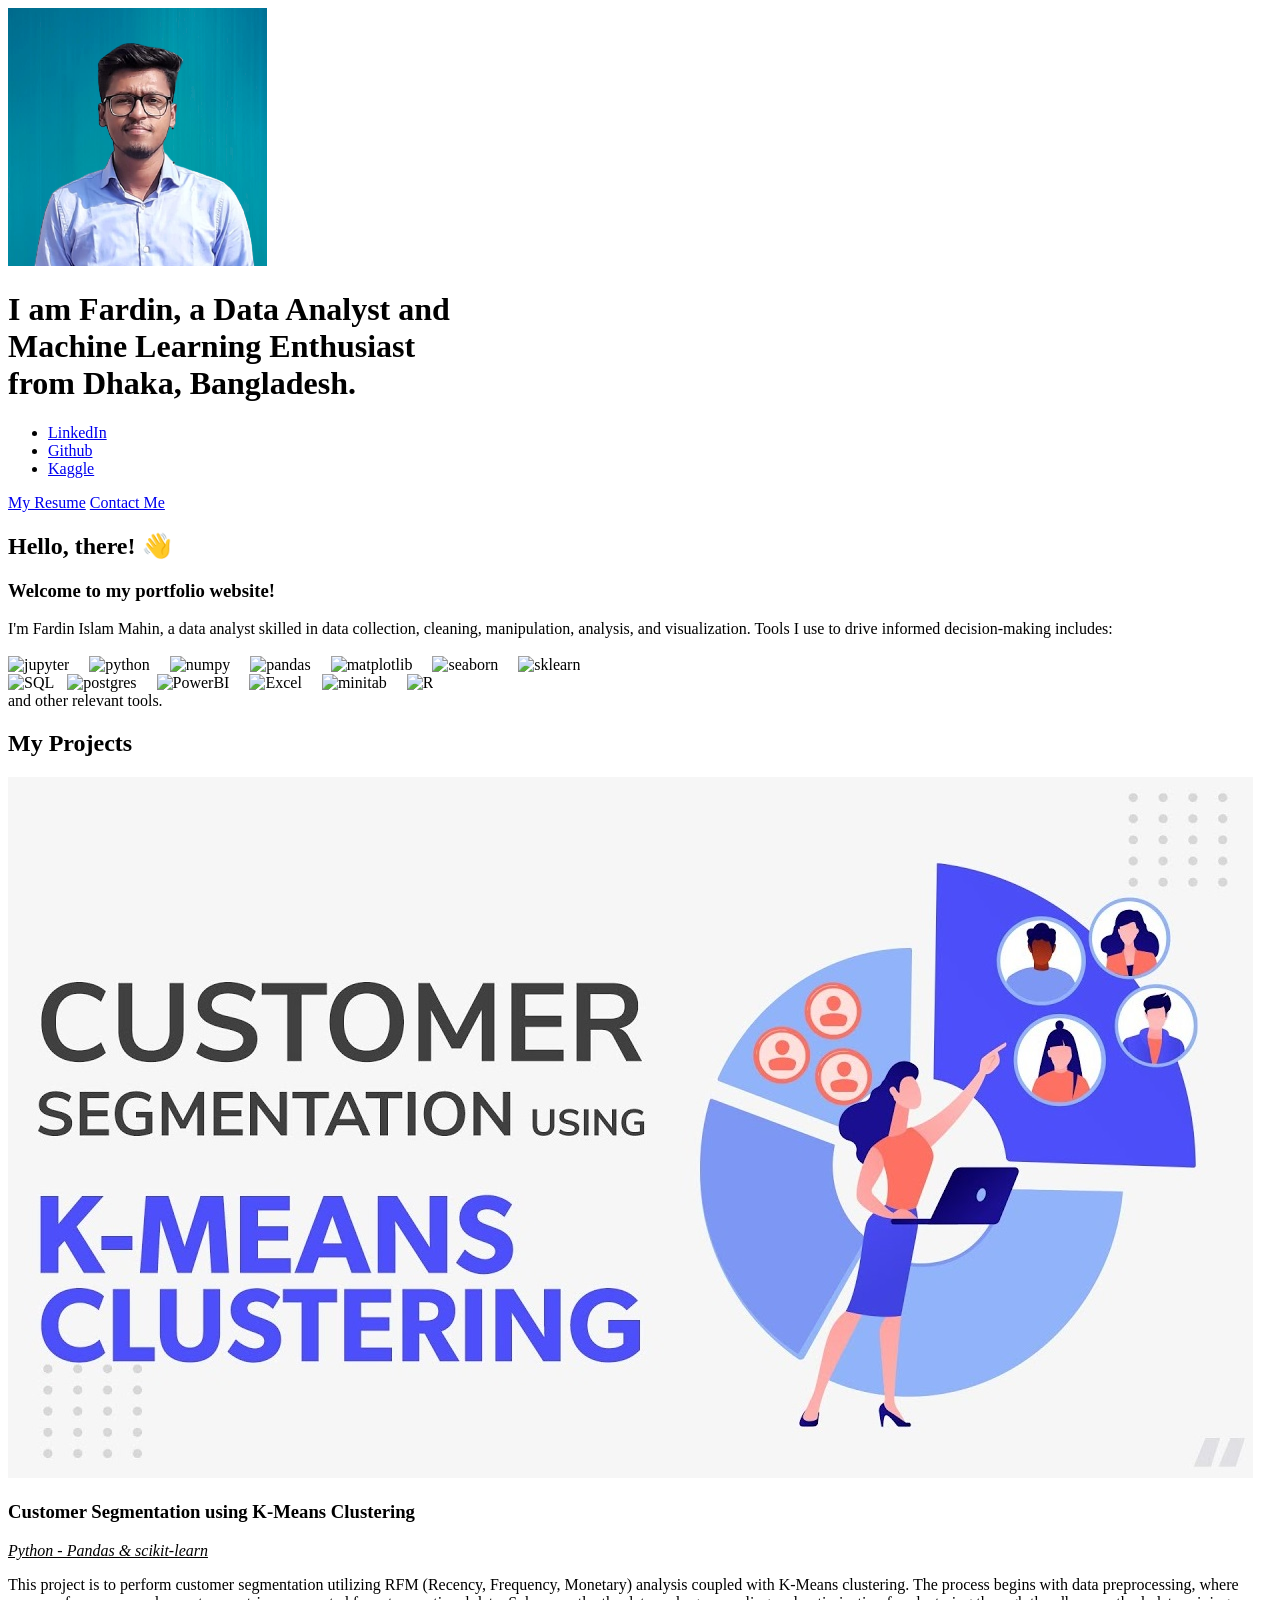
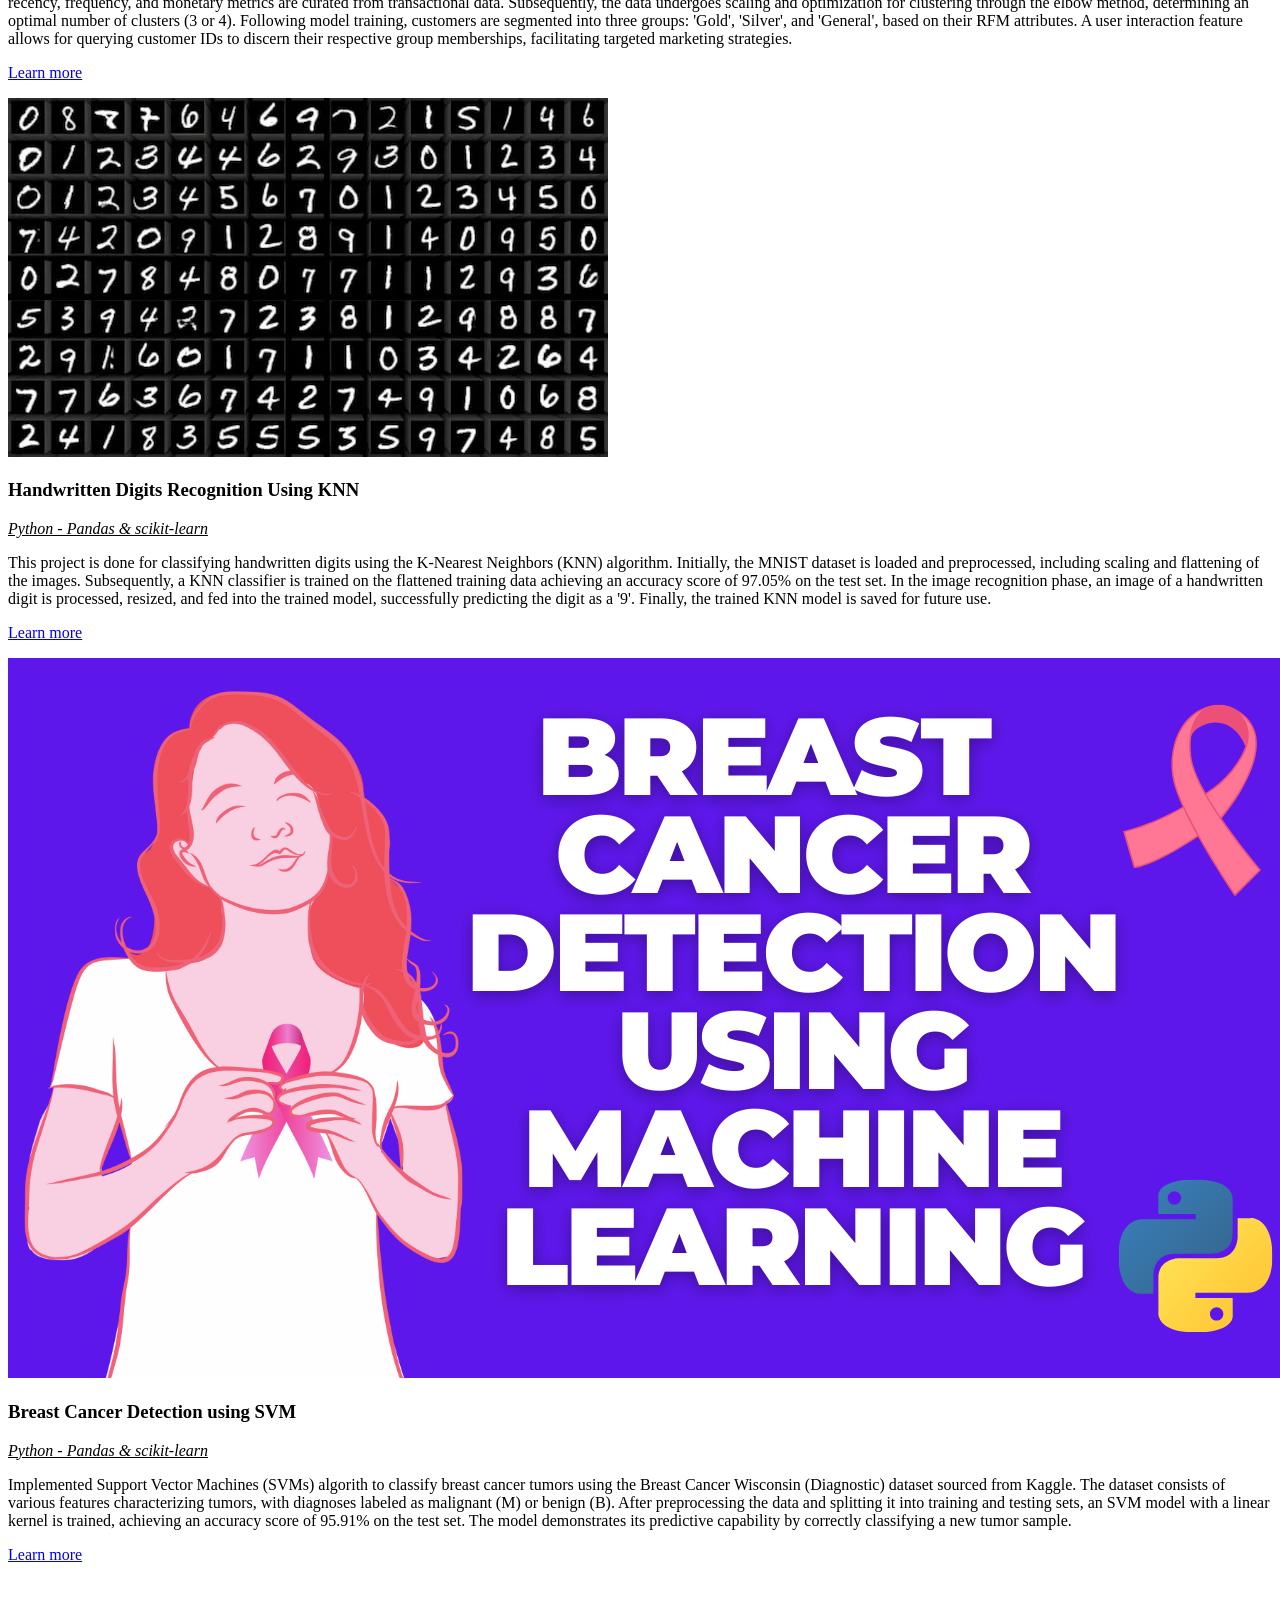
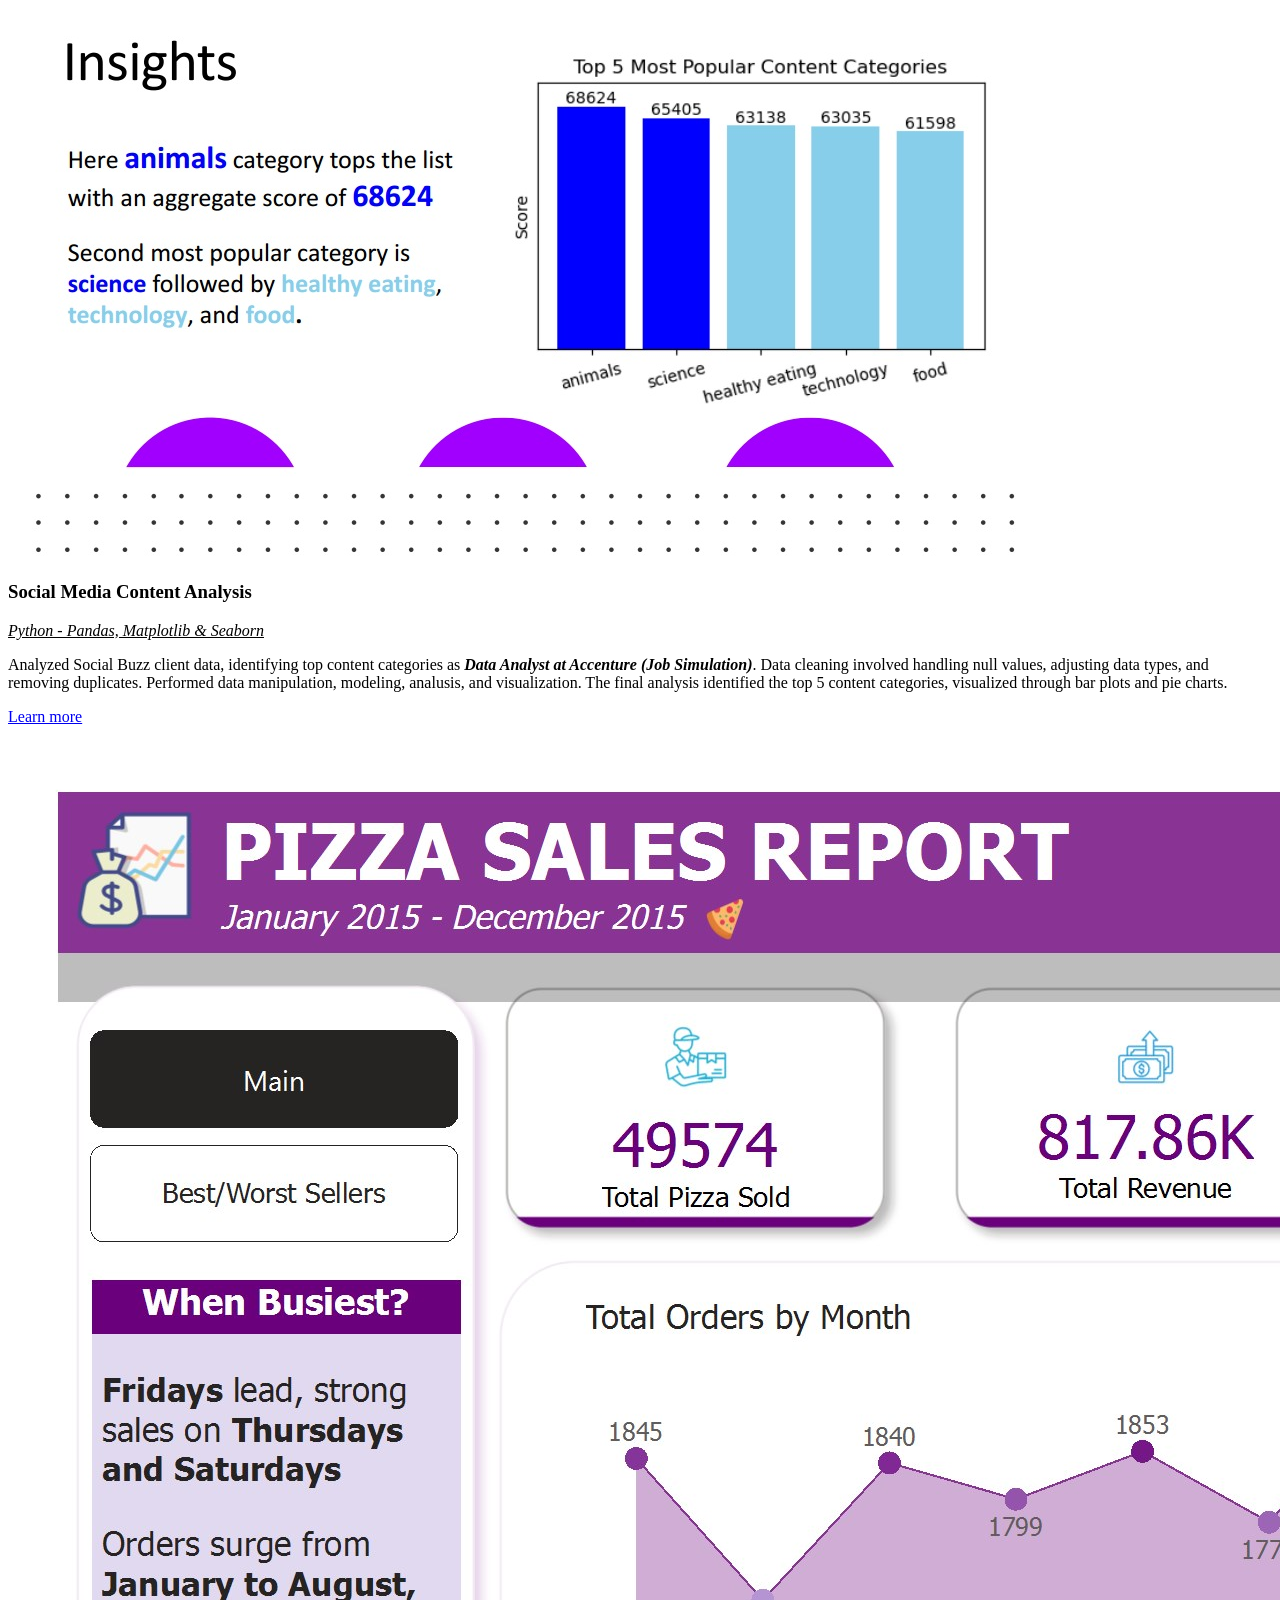
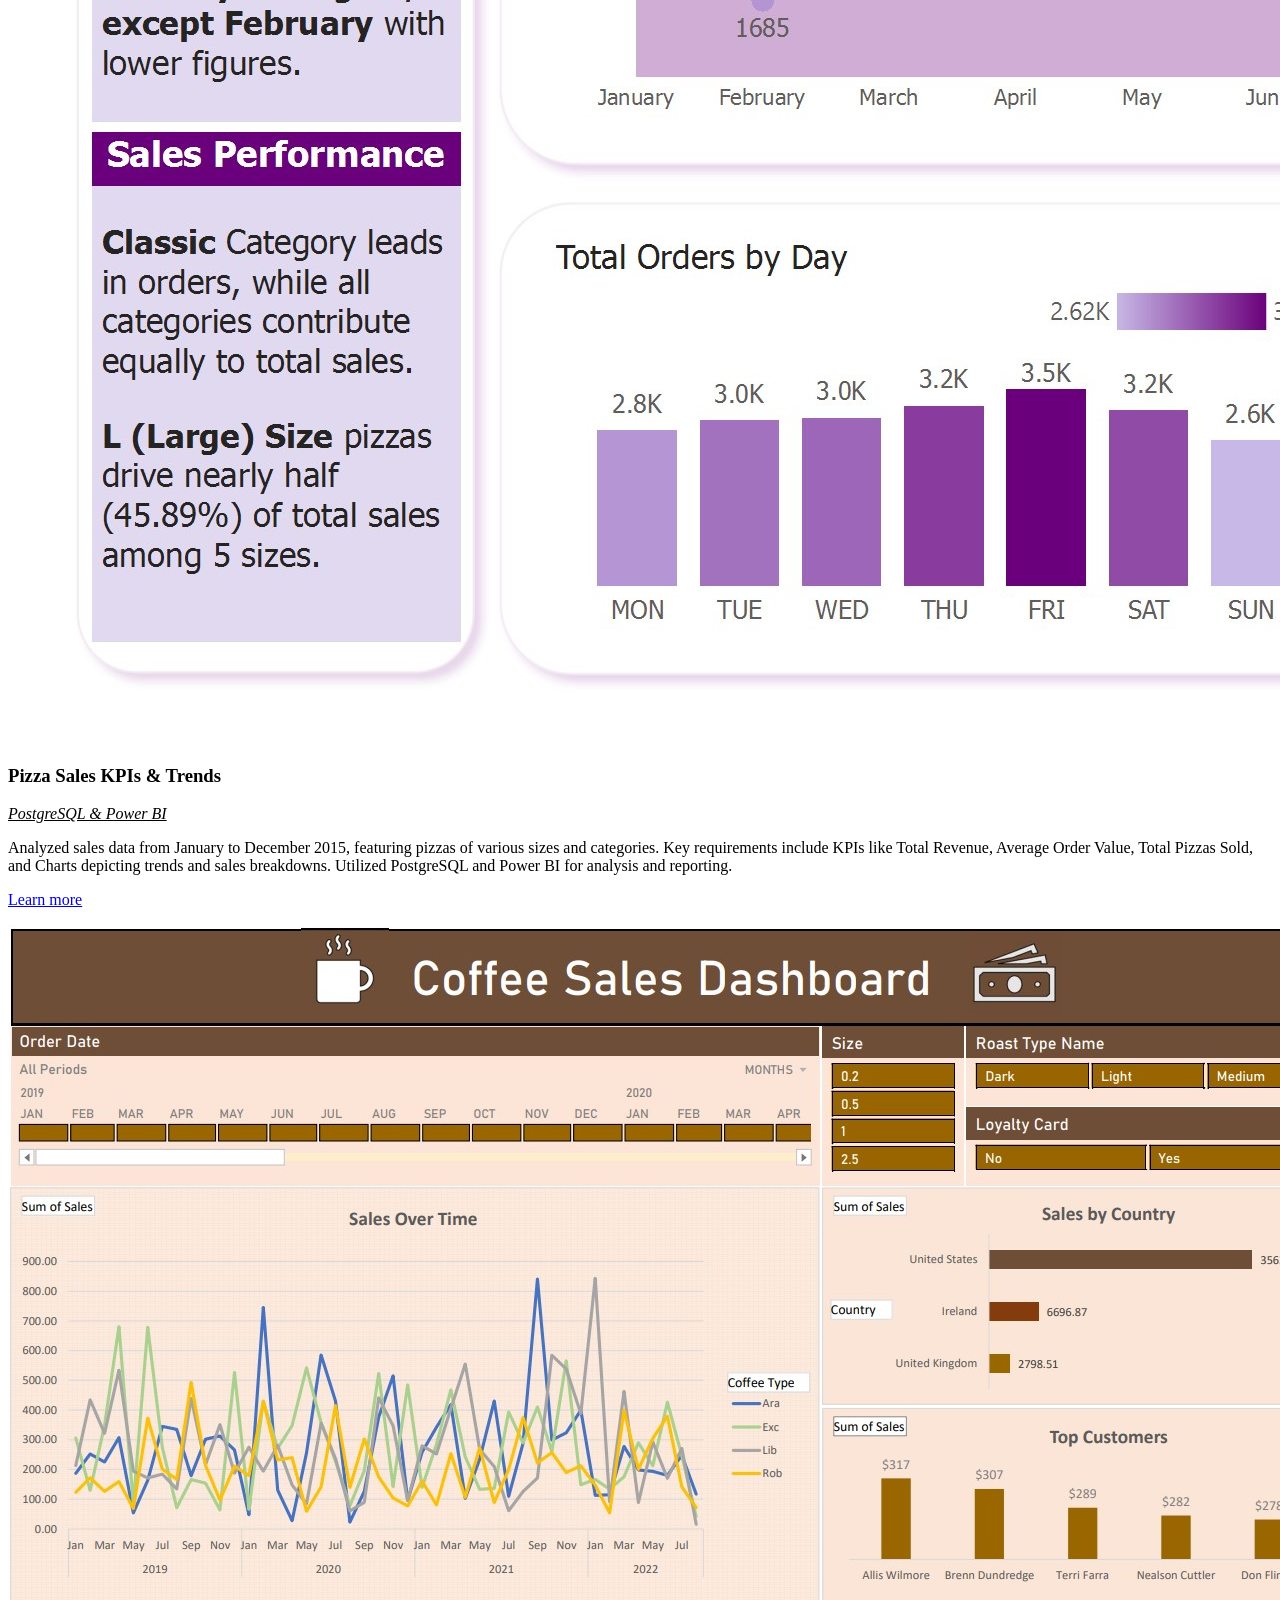
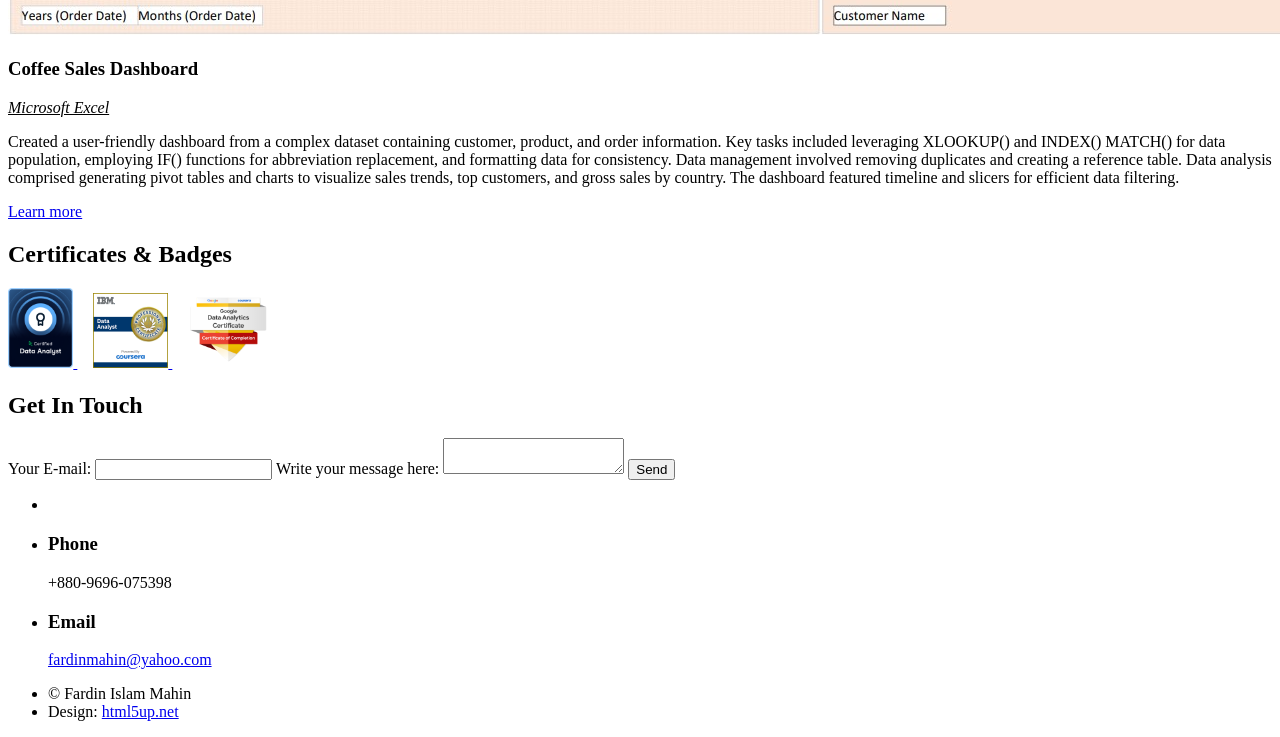
==== index.html @ 9aa083cc "Update index.html" ====
<!DOCTYPE HTML>

<html>
	<head>
		<title>Fardin's Portfolio</title>
		<meta charset="utf-8" />
		<meta name="viewport" content="width=device-width, initial-scale=1, user-scalable=no" />
		<link rel="stylesheet" href="assets/css/main.css" />
	
		<link rel="icon" type="image/x-icon" href="favicon_bar.ico" />
	</head>
	<body class="is-preload">

		<!-- Header -->
			<header id="header">
				<div class="inner">
					<a href="#" class="image avatar"><img src="images/avatar.jpg" alt="" /></a>
					<h1><strong>I am Fardin</strong>, a Data Analyst and<br/>Machine Learning Enthusiast<br/>
					from Dhaka, Bangladesh.</h1>
				</div>
				<p>
					<ul class="icons">
						<li><a href="https://www.linkedin.com/in/fardin-islam-mahin/" class="icon brands fa-linkedin"><span class="label">LinkedIn</span></a></li>
						<li><a href="https://github.com/fardiiin" class="icon brands fa-github"><span class="label">Github</span></a></li>
						<li><a href="https://www.kaggle.com/fardinmahin" class="icon brands fa-kaggle"><span class="label">Kaggle</span></a></li>
					</ul>
				</p>
				<p>
					<a href="https://www.overleaf.com/read/scmyfkswdjpd#27a4f5" class="button primary small">My Resume</a>
					<a href="#three" class="button primary small">Contact Me</a>
				</p>
			</header>

		<!-- Main -->
			<div id="main">

				<!-- One -->
					<section id="one">
						<header class="major">
							<h2>Hello, there! 👋</h2>
							<h3>Welcome to my portfolio website!</h3>
						</header>
						<p>I'm Fardin Islam Mahin, a data analyst skilled in data collection, cleaning, manipulation, analysis, and visualization.
							Tools I use to drive informed decision-making includes: <br><br>
								<img src="https://upload.wikimedia.org/wikipedia/commons/3/38/Jupyter_logo.svg" height="25" alt="jupyter"  />
								<img width="12" />
								<img src="https://upload.wikimedia.org/wikipedia/commons/c/c3/Python-logo-notext.svg" height="25" alt="python"  />
								<img width="12" /> 
								<img src="https://numpy.org/images/logo.svg" height="25" alt="numpy"  />
								<img width="12" />
								<img src="https://pandas.pydata.org/static/img/pandas_mark.svg" height="25" alt="pandas"  />
								<img width="12" />
								<img src="https://upload.wikimedia.org/wikipedia/commons/8/84/Matplotlib_icon.svg" height="25" alt="matplotlib"  />
								<img width="12" />
								<img src="https://seaborn.pydata.org/_images/logo-mark-lightbg.svg" height="25" alt="seaborn"  />
								<img width="12" />
								<img src="https://scikit-learn.org/stable/_images/scikit-learn-logo-notext.png" height="25" alt="sklearn"  /> <br>
								<img src="https://upload.wikimedia.org/wikipedia/commons/8/87/Sql_data_base_with_logo.png" height="25" alt="SQL"  />
								<img width="5" />
								<img src="https://upload.wikimedia.org/wikipedia/commons/2/29/Postgresql_elephant.svg" height="25" alt="postgres"  />
								<img width="12" /> 
								<img src="https://upload.wikimedia.org/wikipedia/commons/c/cf/New_Power_BI_Logo.svg" height="25" alt="PowerBI"  />
								<img width="12" />
								<img src="https://github.com/fardiiin/fardiiin.github.io/blob/main/images/excel.png" height="25" alt="Excel"  />
								<img width="12" />
								<img src="https://upload.wikimedia.org/wikipedia/commons/thumb/d/d2/Minitab_Logo.svg/135px-Minitab_Logo.svg.png" height="25" alt="minitab"  />
								<img width="12" />
								<img src="https://upload.wikimedia.org/wikipedia/commons/thumb/1/1b/R_logo.svg/1086px-R_logo.svg.png?20240131042527" height="22" alt="R"  />
								<img width="12" /> <br>
							and other relevant tools.
						</p>
						<!-- <ul class="actions">
							<li><a href="https://www.overleaf.com/read/scmyfkswdjpd#27a4f5" class="button">My Resume</a></li>
							<li><a href="#three" class="button">Contact Me</a></li> -->
					</section>

				<!-- Two -->
					<section id="two">
						<h2>My Projects</h2>
						<div class="row">

							<article class="col-6 col-12-xsmall work-item">
								<a href="images/fulls/05.jpg" class="image fit thumb"><img src="images/thumbs/05.jpg" alt="" /></a>
								<h3><strong></strong>Customer Segmentation using K-Means Clustering</strong></h3>
								<p><u><i>Python - Pandas & scikit-learn</i></u></p>
								<p>This project is to perform customer segmentation utilizing RFM (Recency, Frequency, Monetary) analysis coupled with K-Means clustering. The process begins 
									with data preprocessing, where recency, frequency, and monetary metrics are curated from transactional data. Subsequently, the data undergoes 
									scaling and optimization for clustering through the elbow method, determining an optimal number of clusters (3 or 4). Following model training, 
									customers are segmented into three groups: 'Gold', 'Silver', and 'General', based on their RFM attributes. A user interaction feature allows for 
									querying customer IDs to discern their respective group memberships, facilitating targeted marketing strategies.</p>
								<p><a href="https://github.com/fardiiin/ostad-ds-32/tree/main/Customer_Segmentation_RFM_using_K_Mean_Clustering" alt="kmeans_customer_seg">Learn more</a></p>
							</article>
							
							<article class="col-6 col-12-xsmall work-item">
								<a href="images/fulls/04.jpg" class="image fit thumb"><img src="images/thumbs/04.jpg" alt="" /></a>
								<h3><strong></strong>Handwritten Digits Recognition Using KNN</strong></h3>
								<p><u><i>Python - Pandas & scikit-learn</i></u></p>
								<p>This project is done for classifying handwritten digits using the K-Nearest Neighbors (KNN) algorithm. Initially, the MNIST dataset is loaded and preprocessed, 
									including scaling and flattening of the images. Subsequently, a KNN classifier is trained on the flattened training data achieving an accuracy score of 
									97.05% on the test set. In the image recognition phase, an image of a handwritten digit is processed, resized, and fed into the trained model, successfully
									predicting the digit as a '9'. Finally, the trained KNN model is saved for future use.</p>
								<p><a href="https://github.com/fardiiin/ostad-ds-32/tree/main/Digits_recognition_knn" alt="knn_digit_rec">Learn more</a></p>
							</article>
							
							<article class="col-6 col-12-xsmall work-item">
								<a href="images/fulls/03.png" class="image fit thumb"><img src="images/thumbs/03.png" alt="" /></a>
								<h3><strong></strong>Breast Cancer Detection using SVM</strong></h3>
								<p><u><i>Python - Pandas & scikit-learn</i></u></p>
								<p>Implemented Support Vector Machines (SVMs) algorith to classify breast cancer tumors using 
									the Breast Cancer Wisconsin (Diagnostic) dataset sourced from Kaggle. The dataset consists of various features characterizing tumors, 
									with diagnoses labeled as malignant (M) or benign (B). After preprocessing the data and splitting it into training and testing sets, an 
									SVM model with a linear kernel is trained, achieving an accuracy score of 95.91% on the test set. The model demonstrates its predictive 
									capability by correctly classifying a new tumor sample.</p>
								<p><a href="https://github.com/fardiiin/ostad-ds-32/blob/main/svm_breast_cancer_prediction/svm_breast_cancer_prediction.ipynb" alt="svm_breast_cancer">Learn more</a></p>
							</article>
							
							<article class="col-6 col-12-xsmall work-item">
								<a href="images/fulls/01.jpg" class="image fit thumb"><img src="images/thumbs/01.jpg" alt="" /></a>
								<h3><strong></strong>Social Media Content Analysis</strong></h3>
								<p><u><i>Python - Pandas, Matplotlib & Seaborn</i></u></p>
								<p>Analyzed Social Buzz client data, identifying top content categories as <b><i>Data Analyst at Accenture (Job Simulation)</i></b>. 
									Data cleaning involved handling null values, adjusting data types, and removing duplicates. 
									Performed data manipulation, modeling, analusis, and visualization. 
									The final analysis identified the top 5 content categories, visualized through bar plots and 
									pie charts.</p>
								<p><a href="https://github.com/fardiiin/accenture-social-buzz/" alt="accenture">Learn more</a></p>
							</article>

							<article class="col-6 col-12-xsmall work-item">
								<a href="images/fulls/02.jpg" class="image fit thumb"><img src="images/thumbs/02.jpg" alt="" /></a>
								<h3><strong>Pizza Sales KPIs & Trends</strong></h3>
								<p><u><i>PostgreSQL & Power BI</i></u></p>
								<p>Analyzed sales data from January to December 2015, featuring pizzas of various sizes and categories. 
									Key requirements include KPIs like Total Revenue, Average Order Value, Total Pizzas Sold, and 
									Charts depicting trends and sales breakdowns. Utilized PostgreSQL and Power BI for analysis and reporting.</p>
								<p><a href="https://github.com/fardiiin/Pizza-Sales-KPIs-Trends-and-Insights" alt="Pizza-PowerBI">Learn more</a></p>
							</article>

							<article class="col-6 col-12-xsmall work-item">
								<a href="images/fulls/0.jpg" class="image fit thumb"><img src="images/thumbs/0.jpg" alt="" /></a>
								<h3><strong></strong>Coffee Sales Dashboard</strong></h3>
								<p><u><i>Microsoft Excel</i></u></p>
								<p>Created a user-friendly dashboard from a complex dataset containing customer, product, and order information. Key tasks included 
									leveraging XLOOKUP() and INDEX() MATCH() for data population, employing IF() functions for abbreviation replacement, and 
									formatting data for consistency. Data management involved removing duplicates and creating a reference table. Data analysis 
									comprised generating pivot tables and charts to visualize sales trends, top customers, and gross 
									sales by country. The dashboard featured timeline and slicers for efficient data filtering.</p>
								<p><a href="https://github.com/fardiiin/Coffee-Sales-Excel" alt="cofee_sales_excel">Learn more</a></p>
							</article>
						</div>
						<!--
						<ul class="actions">
							<li><a href="#" class="button">Full Portfolio</a></li>
						</ul> -->
					</section>

					<section id="two.1">
						<h2>Certificates & Badges</h2>
							<a href="https://www.datacamp.com/certificate/DA0026322188772">
							<img src="images/badges/DA_Badge_with_outline.png" alt="datacamp" style="height: 80px;" />
							</a>
							<img width="12" /> 
							<a href="https://www.credly.com/badges/72d4d0ea-7f81-4b77-afaf-230e9be0acf6/public_url">
							<img src="images/badges/ibm-data-analyst-professional-certificate.png" alt="ibm" style="height: 75px;" />
							</a>
							<img width="12" /> 
							<a href="https://www.credly.com/badges/44e04091-5e87-43d4-b211-81f739883a97/public_url">
							<img src="images/badges/google-data-analytics-professional-certificate.2.png" alt="ggl" style="height: 80px;" />
							</a>
					</section>

				<!-- Three -->
					<section id="three">
						<h2>Get In Touch</h2>
						<!-- <p>Accumsan pellentesque commodo blandit enim arcu non at amet id arcu magna. Accumsan orci faucibus id eu lorem semper nunc nisi lorem vulputate lorem neque lorem ipsum dolor.</p> -->
						<div class="row">
							<div class="col-8 col-12-small">
								
								<!-- modify this form HTML and place wherever you want your form -->
								<form
								action="https://formspree.io/f/xpzvyjlj"
								method="POST"
								>
								<label>
									Your E-mail:
									<input type="email" name="email">
								</label>
								<label>
									Write your message here:
									<textarea name="message"></textarea>
								</label>
								<!-- your other form fields go here -->
								<button type="submit" class="button small">Send</button>
								</form>

							</div>
							<div class="col-4 col-12-small">
								<ul class="labeled-icons">
									<li>

									</li>
									<li>
										<h3 class="icon solid fa-mobile-alt"><span class="label">Phone</span></h3>
										+880-9696-075398
									</li>
									<li>
										<h3 class="icon solid fa-envelope"><span class="label">Email</span></h3>
										<a href="mailto:fardinmahin@yahoo.com">fardinmahin@yahoo.com</a>
									</li>
								</ul>
							</div>
						</div>
					</section>

				<!-- Four -->

		<!-- Footer -->
			<footer id="footer">
				<div class="inner">
					<!-- <ul class="icons">
						<li><a href="https://www.linkedin.com/in/fardin-islam-mahin/" class="icon brands fa-linkedin"><span class="label">LinkedIn</span></a></li>
						<li><a href="https://github.com/fardiiin" class="icon brands fa-github"><span class="label">Github</span></a></li>
						<li><a href="https://www.kaggle.com/fardinmahin" class="icon brands fa-kaggle"><span class="label">Kaggle</span></a></li>
					</ul> -->
					<ul class="copyright">
						<li>&copy; Fardin Islam Mahin</li><li>Design: <a href="http://html5up.net">html5up.net</a></li>
					</ul>
				</div>
			</footer>

		<!-- Scripts -->
			<script src="assets/js/jquery.min.js"></script>
			<script src="assets/js/jquery.poptrox.min.js"></script>
			<script src="assets/js/browser.min.js"></script>
			<script src="assets/js/breakpoints.min.js"></script>
			<script src="assets/js/util.js"></script>
			<script src="assets/js/main.js"></script>

	</body>
</html>
---- assets/css/main.css ----
@import url("fontawesome-all.min.css");
@import url("https://fonts.googleapis.com/css?family=Source+Sans+Pro:400,400italic");

/*
	Strata by HTML5 UP
	html5up.net | @ajlkn
	Free for personal and commercial use under the CCA 3.0 license (html5up.net/license)
*/

html, body, div, span, applet, object,
iframe, h1, h2, h3, h4, h5, h6, p, blockquote,
pre, a, abbr, acronym, address, big, cite,
code, del, dfn, em, img, ins, kbd, q, s, samp,
small, strike, strong, sub, sup, tt, var, b,
u, i, center, dl, dt, dd, ol, ul, li, fieldset,
form, label, legend, table, caption, tbody,
tfoot, thead, tr, th, td, article, aside,
canvas, details, embed, figure, figcaption,
footer, header, hgroup, menu, nav, output, ruby,
section, summary, time, mark, audio, video {
	margin: 0;
	padding: 0;
	border: 0;
	font-size: 100%;
	font: inherit;
	vertical-align: baseline;}

article, aside, details, figcaption, figure,
footer, header, hgroup, menu, nav, section {
	display: block;}

body {
	line-height: 1;
}

ol, ul {
	list-style: none;
}

blockquote, q {
	quotes: none;
}

	blockquote:before, blockquote:after, q:before, q:after {
		content: '';
		content: none;
	}

table {
	border-collapse: collapse;
	border-spacing: 0;
}

body {
	-webkit-text-size-adjust: none;
}

mark {
	background-color: transparent;
	color: inherit;
}

input::-moz-focus-inner {
	border: 0;
	padding: 0;
}

input, select, textarea {
	-moz-appearance: none;
	-webkit-appearance: none;
	-ms-appearance: none;
	appearance: none;
}

/* Basic */

	html {
		box-sizing: border-box;
	}

	*, *:before, *:after {
		box-sizing: inherit;
	}

	body {
		background: #fff;
	}

		body.is-preload *, body.is-preload *:before, body.is-preload *:after {
			-moz-animation: none !important;
			-webkit-animation: none !important;
			-ms-animation: none !important;
			animation: none !important;
			-moz-transition: none !important;
			-webkit-transition: none !important;
			-ms-transition: none !important;
			transition: none !important;
		}

	body, input, select, textarea {
		color: #a2a2a2;
		font-family: "Source Sans Pro", Helvetica, sans-serif;
		font-size: 16pt;
		font-weight: 400;
		line-height: 1.75em;
	}

	a {
		-moz-transition: color 0.2s ease-in-out, border-color 0.2s ease-in-out;
		-webkit-transition: color 0.2s ease-in-out, border-color 0.2s ease-in-out;
		-ms-transition: color 0.2s ease-in-out, border-color 0.2s ease-in-out;
		transition: color 0.2s ease-in-out, border-color 0.2s ease-in-out;
		border-bottom: dotted 1px;
		color: #49bf9d;
		text-decoration: none;
	}

		a:hover {
			border-bottom-color: transparent;
			color: #49bf9d !important;
			text-decoration: none;
		}

	strong, b {
		color: #787878;
		font-weight: 400;
	}

	em, i {
		font-style: italic;
	}

	p {
		margin: 0 0 2em 0;
	}

	h1, h2, h3, h4, h5, h6 {
		color: #787878;
		font-weight: 400;
		line-height: 1em;
		margin: 0 0 1em 0;
	}

		h1 a, h2 a, h3 a, h4 a, h5 a, h6 a {
			color: inherit;
			text-decoration: none;
		}

	h1 {
		font-size: 2em;
		line-height: 1.5em;
	}

	h2 {
		font-size: 1.5em;
		line-height: 1.5em;
	}

	h3 {
		font-size: 1.25em;
		line-height: 1.5em;
	}

	h4 {
		font-size: 1.1em;
		line-height: 1.5em;
	}

	h5 {
		font-size: 0.9em;
		line-height: 1.5em;
	}

	h6 {
		font-size: 0.7em;
		line-height: 1.5em;
	}

	sub {
		font-size: 0.8em;
		position: relative;
		top: 0.5em;
	}

	sup {
		font-size: 0.8em;
		position: relative;
		top: -0.5em;
	}

	hr {
		border: 0;
		border-bottom: solid 2px #efefef;
		margin: 2em 0;
	}

		hr.major {
			margin: 3em 0;
		}

	blockquote {
		border-left: solid 6px #efefef;
		font-style: italic;
		margin: 0 0 2em 0;
		padding: 0.5em 0 0.5em 1.5em;
	}

	code {
		background: #f7f7f7;
		border-radius: 0.35em;
		border: solid 2px #efefef;
		font-family: "Courier New", monospace;
		font-size: 0.9em;
		margin: 0 0.25em;
		padding: 0.25em 0.65em;
	}

	pre {
		-webkit-overflow-scrolling: touch;
		font-family: "Courier New", monospace;
		font-size: 0.9em;
		margin: 0 0 2em 0;
	}

		pre code {
			display: block;
			line-height: 1.75em;
			padding: 1em 1.5em;
			overflow-x: auto;
		}

	.align-left {
		text-align: left;
	}

	.align-center {
		text-align: center;
	}

	.align-right {
		text-align: right;
	}

/* Container */

	.container {
		margin: 0 auto;
		max-width: calc(100% - 4em);
		width: 100%;
	}

		.container.xsmall {
			width: 25%;
		}

		.container.small {
			width: 50%;
		}

		.container.medium {
			width: 75%;
		}

		.container.large {
			width: 125%;
		}

		.container.xlarge {
			width: 150%;
		}

		.container.max {
			width: 100%;
		}

		@media screen and (max-width: 980px) {

			.container {
				width: 100% !important;
				max-width: 100% !important;
			}

		}

		@media screen and (max-width: 480px) {

			.container {
				max-width: calc(100% - 3em);
			}

		}

/* Row */

	.row {
		display: flex;
		flex-wrap: wrap;
		box-sizing: border-box;
		align-items: stretch;
	}

		.row > * {
			box-sizing: border-box;
		}

		.row.gtr-uniform > * > :last-child {
			margin-bottom: 0;
		}

		.row.aln-left {
			justify-content: flex-start;
		}

		.row.aln-center {
			justify-content: center;
		}

		.row.aln-right {
			justify-content: flex-end;
		}

		.row.aln-top {
			align-items: flex-start;
		}

		.row.aln-middle {
			align-items: center;
		}

		.row.aln-bottom {
			align-items: flex-end;
		}

		.row > .imp {
			order: -1;
		}

		.row > .col-1 {
			width: 8.33333%;
		}

		.row > .off-1 {
			margin-left: 8.33333%;
		}

		.row > .col-2 {
			width: 16.66667%;
		}

		.row > .off-2 {
			margin-left: 16.66667%;
		}

		.row > .col-3 {
			width: 25%;
		}

		.row > .off-3 {
			margin-left: 25%;
		}

		.row > .col-4 {
			width: 33.33333%;
		}

		.row > .off-4 {
			margin-left: 33.33333%;
		}

		.row > .col-5 {
			width: 41.66667%;
		}

		.row > .off-5 {
			margin-left: 41.66667%;
		}

		.row > .col-6 {
			width: 50%;
		}

		.row > .off-6 {
			margin-left: 50%;
		}

		.row > .col-7 {
			width: 58.33333%;
		}

		.row > .off-7 {
			margin-left: 58.33333%;
		}

		.row > .col-8 {
			width: 66.66667%;
		}

		.row > .off-8 {
			margin-left: 66.66667%;
		}

		.row > .col-9 {
			width: 75%;
		}

		.row > .off-9 {
			margin-left: 75%;
		}

		.row > .col-10 {
			width: 83.33333%;
		}

		.row > .off-10 {
			margin-left: 83.33333%;
		}

		.row > .col-11 {
			width: 91.66667%;
		}

		.row > .off-11 {
			margin-left: 91.66667%;
		}

		.row > .col-12 {
			width: 100%;
		}

		.row > .off-12 {
			margin-left: 100%;
		}

		.row.gtr-0 {
			margin-top: 0;
			margin-left: 0em;
		}

			.row.gtr-0 > * {
				padding: 0 0 0 0em;
			}

			.row.gtr-0.gtr-uniform {
				margin-top: 0em;
			}

				.row.gtr-0.gtr-uniform > * {
					padding-top: 0em;
				}

		.row.gtr-25 {
			margin-top: 0;
			margin-left: -0.625em;
		}

			.row.gtr-25 > * {
				padding: 0 0 0 0.625em;
			}

			.row.gtr-25.gtr-uniform {
				margin-top: -0.625em;
			}

				.row.gtr-25.gtr-uniform > * {
					padding-top: 0.625em;
				}

		.row.gtr-50 {
			margin-top: 0;
			margin-left: -1.25em;
		}

			.row.gtr-50 > * {
				padding: 0 0 0 1.25em;
			}

			.row.gtr-50.gtr-uniform {
				margin-top: -1.25em;
			}

				.row.gtr-50.gtr-uniform > * {
					padding-top: 1.25em;
				}

		.row {
			margin-top: 0;
			margin-left: -2.5em;
		}

			.row > * {
				padding: 0 0 0 2.5em;
			}

			.row.gtr-uniform {
				margin-top: -2.5em;
			}

				.row.gtr-uniform > * {
					padding-top: 2.5em;
				}

		.row.gtr-150 {
			margin-top: 0;
			margin-left: -3.75em;
		}

			.row.gtr-150 > * {
				padding: 0 0 0 3.75em;
			}

			.row.gtr-150.gtr-uniform {
				margin-top: -3.75em;
			}

				.row.gtr-150.gtr-uniform > * {
					padding-top: 3.75em;
				}

		.row.gtr-200 {
			margin-top: 0;
			margin-left: -5em;
		}

			.row.gtr-200 > * {
				padding: 0 0 0 5em;
			}

			.row.gtr-200.gtr-uniform {
				margin-top: -5em;
			}

				.row.gtr-200.gtr-uniform > * {
					padding-top: 5em;
				}

		@media screen and (max-width: 1800px) {

			.row {
				display: flex;
				flex-wrap: wrap;
				box-sizing: border-box;
				align-items: stretch;
			}

				.row > * {
					box-sizing: border-box;
				}

				.row.gtr-uniform > * > :last-child {
					margin-bottom: 0;
				}

				.row.aln-left {
					justify-content: flex-start;
				}

				.row.aln-center {
					justify-content: center;
				}

				.row.aln-right {
					justify-content: flex-end;
				}

				.row.aln-top {
					align-items: flex-start;
				}

				.row.aln-middle {
					align-items: center;
				}

				.row.aln-bottom {
					align-items: flex-end;
				}

				.row > .imp-xlarge {
					order: -1;
				}

				.row > .col-1-xlarge {
					width: 8.33333%;
				}

				.row > .off-1-xlarge {
					margin-left: 8.33333%;
				}

				.row > .col-2-xlarge {
					width: 16.66667%;
				}

				.row > .off-2-xlarge {
					margin-left: 16.66667%;
				}

				.row > .col-3-xlarge {
					width: 25%;
				}

				.row > .off-3-xlarge {
					margin-left: 25%;
				}

				.row > .col-4-xlarge {
					width: 33.33333%;
				}

				.row > .off-4-xlarge {
					margin-left: 33.33333%;
				}

				.row > .col-5-xlarge {
					width: 41.66667%;
				}

				.row > .off-5-xlarge {
					margin-left: 41.66667%;
				}

				.row > .col-6-xlarge {
					width: 50%;
				}

				.row > .off-6-xlarge {
					margin-left: 50%;
				}

				.row > .col-7-xlarge {
					width: 58.33333%;
				}

				.row > .off-7-xlarge {
					margin-left: 58.33333%;
				}

				.row > .col-8-xlarge {
					width: 66.66667%;
				}

				.row > .off-8-xlarge {
					margin-left: 66.66667%;
				}

				.row > .col-9-xlarge {
					width: 75%;
				}

				.row > .off-9-xlarge {
					margin-left: 75%;
				}

				.row > .col-10-xlarge {
					width: 83.33333%;
				}

				.row > .off-10-xlarge {
					margin-left: 83.33333%;
				}

				.row > .col-11-xlarge {
					width: 91.66667%;
				}

				.row > .off-11-xlarge {
					margin-left: 91.66667%;
				}

				.row > .col-12-xlarge {
					width: 100%;
				}

				.row > .off-12-xlarge {
					margin-left: 100%;
				}

				.row.gtr-0 {
					margin-top: 0;
					margin-left: 0em;
				}

					.row.gtr-0 > * {
						padding: 0 0 0 0em;
					}

					.row.gtr-0.gtr-uniform {
						margin-top: 0em;
					}

						.row.gtr-0.gtr-uniform > * {
							padding-top: 0em;
						}

				.row.gtr-25 {
					margin-top: 0;
					margin-left: -0.625em;
				}

					.row.gtr-25 > * {
						padding: 0 0 0 0.625em;
					}

					.row.gtr-25.gtr-uniform {
						margin-top: -0.625em;
					}

						.row.gtr-25.gtr-uniform > * {
							padding-top: 0.625em;
						}

				.row.gtr-50 {
					margin-top: 0;
					margin-left: -1.25em;
				}

					.row.gtr-50 > * {
						padding: 0 0 0 1.25em;
					}

					.row.gtr-50.gtr-uniform {
						margin-top: -1.25em;
					}

						.row.gtr-50.gtr-uniform > * {
							padding-top: 1.25em;
						}

				.row {
					margin-top: 0;
					margin-left: -2.5em;
				}

					.row > * {
						padding: 0 0 0 2.5em;
					}

					.row.gtr-uniform {
						margin-top: -2.5em;
					}

						.row.gtr-uniform > * {
							padding-top: 2.5em;
						}

				.row.gtr-150 {
					margin-top: 0;
					margin-left: -3.75em;
				}

					.row.gtr-150 > * {
						padding: 0 0 0 3.75em;
					}

					.row.gtr-150.gtr-uniform {
						margin-top: -3.75em;
					}

						.row.gtr-150.gtr-uniform > * {
							padding-top: 3.75em;
						}

				.row.gtr-200 {
					margin-top: 0;
					margin-left: -5em;
				}

					.row.gtr-200 > * {
						padding: 0 0 0 5em;
					}

					.row.gtr-200.gtr-uniform {
						margin-top: -5em;
					}

						.row.gtr-200.gtr-uniform > * {
							padding-top: 5em;
						}

		}

		@media screen and (max-width: 1280px) {

			.row {
				display: flex;
				flex-wrap: wrap;
				box-sizing: border-box;
				align-items: stretch;
			}

				.row > * {
					box-sizing: border-box;
				}

				.row.gtr-uniform > * > :last-child {
					margin-bottom: 0;
				}

				.row.aln-left {
					justify-content: flex-start;
				}

				.row.aln-center {
					justify-content: center;
				}

				.row.aln-right {
					justify-content: flex-end;
				}

				.row.aln-top {
					align-items: flex-start;
				}

				.row.aln-middle {
					align-items: center;
				}

				.row.aln-bottom {
					align-items: flex-end;
				}

				.row > .imp-large {
					order: -1;
				}

				.row > .col-1-large {
					width: 8.33333%;
				}

				.row > .off-1-large {
					margin-left: 8.33333%;
				}

				.row > .col-2-large {
					width: 16.66667%;
				}

				.row > .off-2-large {
					margin-left: 16.66667%;
				}

				.row > .col-3-large {
					width: 25%;
				}

				.row > .off-3-large {
					margin-left: 25%;
				}

				.row > .col-4-large {
					width: 33.33333%;
				}

				.row > .off-4-large {
					margin-left: 33.33333%;
				}

				.row > .col-5-large {
					width: 41.66667%;
				}

				.row > .off-5-large {
					margin-left: 41.66667%;
				}

				.row > .col-6-large {
					width: 50%;
				}

				.row > .off-6-large {
					margin-left: 50%;
				}

				.row > .col-7-large {
					width: 58.33333%;
				}

				.row > .off-7-large {
					margin-left: 58.33333%;
				}

				.row > .col-8-large {
					width: 66.66667%;
				}

				.row > .off-8-large {
					margin-left: 66.66667%;
				}

				.row > .col-9-large {
					width: 75%;
				}

				.row > .off-9-large {
					margin-left: 75%;
				}

				.row > .col-10-large {
					width: 83.33333%;
				}

				.row > .off-10-large {
					margin-left: 83.33333%;
				}

				.row > .col-11-large {
					width: 91.66667%;
				}

				.row > .off-11-large {
					margin-left: 91.66667%;
				}

				.row > .col-12-large {
					width: 100%;
				}

				.row > .off-12-large {
					margin-left: 100%;
				}

				.row.gtr-0 {
					margin-top: 0;
					margin-left: 0em;
				}

					.row.gtr-0 > * {
						padding: 0 0 0 0em;
					}

					.row.gtr-0.gtr-uniform {
						margin-top: 0em;
					}

						.row.gtr-0.gtr-uniform > * {
							padding-top: 0em;
						}

				.row.gtr-25 {
					margin-top: 0;
					margin-left: -0.5em;
				}

					.row.gtr-25 > * {
						padding: 0 0 0 0.5em;
					}

					.row.gtr-25.gtr-uniform {
						margin-top: -0.5em;
					}

						.row.gtr-25.gtr-uniform > * {
							padding-top: 0.5em;
						}

				.row.gtr-50 {
					margin-top: 0;
					margin-left: -1em;
				}

					.row.gtr-50 > * {
						padding: 0 0 0 1em;
					}

					.row.gtr-50.gtr-uniform {
						margin-top: -1em;
					}

						.row.gtr-50.gtr-uniform > * {
							padding-top: 1em;
						}

				.row {
					margin-top: 0;
					margin-left: -2em;
				}

					.row > * {
						padding: 0 0 0 2em;
					}

					.row.gtr-uniform {
						margin-top: -2em;
					}

						.row.gtr-uniform > * {
							padding-top: 2em;
						}

				.row.gtr-150 {
					margin-top: 0;
					margin-left: -3em;
				}

					.row.gtr-150 > * {
						padding: 0 0 0 3em;
					}

					.row.gtr-150.gtr-uniform {
						margin-top: -3em;
					}

						.row.gtr-150.gtr-uniform > * {
							padding-top: 3em;
						}

				.row.gtr-200 {
					margin-top: 0;
					margin-left: -4em;
				}

					.row.gtr-200 > * {
						padding: 0 0 0 4em;
					}

					.row.gtr-200.gtr-uniform {
						margin-top: -4em;
					}

						.row.gtr-200.gtr-uniform > * {
							padding-top: 4em;
						}

		}

		@media screen and (max-width: 980px) {

			.row {
				display: flex;
				flex-wrap: wrap;
				box-sizing: border-box;
				align-items: stretch;
			}

				.row > * {
					box-sizing: border-box;
				}

				.row.gtr-uniform > * > :last-child {
					margin-bottom: 0;
				}

				.row.aln-left {
					justify-content: flex-start;
				}

				.row.aln-center {
					justify-content: center;
				}

				.row.aln-right {
					justify-content: flex-end;
				}

				.row.aln-top {
					align-items: flex-start;
				}

				.row.aln-middle {
					align-items: center;
				}

				.row.aln-bottom {
					align-items: flex-end;
				}

				.row > .imp-medium {
					order: -1;
				}

				.row > .col-1-medium {
					width: 8.33333%;
				}

				.row > .off-1-medium {
					margin-left: 8.33333%;
				}

				.row > .col-2-medium {
					width: 16.66667%;
				}

				.row > .off-2-medium {
					margin-left: 16.66667%;
				}

				.row > .col-3-medium {
					width: 25%;
				}

				.row > .off-3-medium {
					margin-left: 25%;
				}

				.row > .col-4-medium {
					width: 33.33333%;
				}

				.row > .off-4-medium {
					margin-left: 33.33333%;
				}

				.row > .col-5-medium {
					width: 41.66667%;
				}

				.row > .off-5-medium {
					margin-left: 41.66667%;
				}

				.row > .col-6-medium {
					width: 50%;
				}

				.row > .off-6-medium {
					margin-left: 50%;
				}

				.row > .col-7-medium {
					width: 58.33333%;
				}

				.row > .off-7-medium {
					margin-left: 58.33333%;
				}

				.row > .col-8-medium {
					width: 66.66667%;
				}

				.row > .off-8-medium {
					margin-left: 66.66667%;
				}

				.row > .col-9-medium {
					width: 75%;
				}

				.row > .off-9-medium {
					margin-left: 75%;
				}

				.row > .col-10-medium {
					width: 83.33333%;
				}

				.row > .off-10-medium {
					margin-left: 83.33333%;
				}

				.row > .col-11-medium {
					width: 91.66667%;
				}

				.row > .off-11-medium {
					margin-left: 91.66667%;
				}

				.row > .col-12-medium {
					width: 100%;
				}

				.row > .off-12-medium {
					margin-left: 100%;
				}

				.row.gtr-0 {
					margin-top: 0;
					margin-left: 0em;
				}

					.row.gtr-0 > * {
						padding: 0 0 0 0em;
					}

					.row.gtr-0.gtr-uniform {
						margin-top: 0em;
					}

						.row.gtr-0.gtr-uniform > * {
							padding-top: 0em;
						}

				.row.gtr-25 {
					margin-top: 0;
					margin-left: -0.5em;
				}

					.row.gtr-25 > * {
						padding: 0 0 0 0.5em;
					}

					.row.gtr-25.gtr-uniform {
						margin-top: -0.5em;
					}

						.row.gtr-25.gtr-uniform > * {
							padding-top: 0.5em;
						}

				.row.gtr-50 {
					margin-top: 0;
					margin-left: -1em;
				}

					.row.gtr-50 > * {
						padding: 0 0 0 1em;
					}

					.row.gtr-50.gtr-uniform {
						margin-top: -1em;
					}

						.row.gtr-50.gtr-uniform > * {
							padding-top: 1em;
						}

				.row {
					margin-top: 0;
					margin-left: -2em;
				}

					.row > * {
						padding: 0 0 0 2em;
					}

					.row.gtr-uniform {
						margin-top: -2em;
					}

						.row.gtr-uniform > * {
							padding-top: 2em;
						}

				.row.gtr-150 {
					margin-top: 0;
					margin-left: -3em;
				}

					.row.gtr-150 > * {
						padding: 0 0 0 3em;
					}

					.row.gtr-150.gtr-uniform {
						margin-top: -3em;
					}

						.row.gtr-150.gtr-uniform > * {
							padding-top: 3em;
						}

				.row.gtr-200 {
					margin-top: 0;
					margin-left: -4em;
				}

					.row.gtr-200 > * {
						padding: 0 0 0 4em;
					}

					.row.gtr-200.gtr-uniform {
						margin-top: -4em;
					}

						.row.gtr-200.gtr-uniform > * {
							padding-top: 4em;
						}

		}

		@media screen and (max-width: 736px) {

			.row {
				display: flex;
				flex-wrap: wrap;
				box-sizing: border-box;
				align-items: stretch;
			}

				.row > * {
					box-sizing: border-box;
				}

				.row.gtr-uniform > * > :last-child {
					margin-bottom: 0;
				}

				.row.aln-left {
					justify-content: flex-start;
				}

				.row.aln-center {
					justify-content: center;
				}

				.row.aln-right {
					justify-content: flex-end;
				}

				.row.aln-top {
					align-items: flex-start;
				}

				.row.aln-middle {
					align-items: center;
				}

				.row.aln-bottom {
					align-items: flex-end;
				}

				.row > .imp-small {
					order: -1;
				}

				.row > .col-1-small {
					width: 8.33333%;
				}

				.row > .off-1-small {
					margin-left: 8.33333%;
				}

				.row > .col-2-small {
					width: 16.66667%;
				}

				.row > .off-2-small {
					margin-left: 16.66667%;
				}

				.row > .col-3-small {
					width: 25%;
				}

				.row > .off-3-small {
					margin-left: 25%;
				}

				.row > .col-4-small {
					width: 33.33333%;
				}

				.row > .off-4-small {
					margin-left: 33.33333%;
				}

				.row > .col-5-small {
					width: 41.66667%;
				}

				.row > .off-5-small {
					margin-left: 41.66667%;
				}

				.row > .col-6-small {
					width: 50%;
				}

				.row > .off-6-small {
					margin-left: 50%;
				}

				.row > .col-7-small {
					width: 58.33333%;
				}

				.row > .off-7-small {
					margin-left: 58.33333%;
				}

				.row > .col-8-small {
					width: 66.66667%;
				}

				.row > .off-8-small {
					margin-left: 66.66667%;
				}

				.row > .col-9-small {
					width: 75%;
				}

				.row > .off-9-small {
					margin-left: 75%;
				}

				.row > .col-10-small {
					width: 83.33333%;
				}

				.row > .off-10-small {
					margin-left: 83.33333%;
				}

				.row > .col-11-small {
					width: 91.66667%;
				}

				.row > .off-11-small {
					margin-left: 91.66667%;
				}

				.row > .col-12-small {
					width: 100%;
				}

				.row > .off-12-small {
					margin-left: 100%;
				}

				.row.gtr-0 {
					margin-top: 0;
					margin-left: 0em;
				}

					.row.gtr-0 > * {
						padding: 0 0 0 0em;
					}

					.row.gtr-0.gtr-uniform {
						margin-top: 0em;
					}

						.row.gtr-0.gtr-uniform > * {
							padding-top: 0em;
						}

				.row.gtr-25 {
					margin-top: 0;
					margin-left: -0.375em;
				}

					.row.gtr-25 > * {
						padding: 0 0 0 0.375em;
					}

					.row.gtr-25.gtr-uniform {
						margin-top: -0.375em;
					}

						.row.gtr-25.gtr-uniform > * {
							padding-top: 0.375em;
						}

				.row.gtr-50 {
					margin-top: 0;
					margin-left: -0.75em;
				}

					.row.gtr-50 > * {
						padding: 0 0 0 0.75em;
					}

					.row.gtr-50.gtr-uniform {
						margin-top: -0.75em;
					}

						.row.gtr-50.gtr-uniform > * {
							padding-top: 0.75em;
						}

				.row {
					margin-top: 0;
					margin-left: -1.5em;
				}

					.row > * {
						padding: 0 0 0 1.5em;
					}

					.row.gtr-uniform {
						margin-top: -1.5em;
					}

						.row.gtr-uniform > * {
							padding-top: 1.5em;
						}

				.row.gtr-150 {
					margin-top: 0;
					margin-left: -2.25em;
				}

					.row.gtr-150 > * {
						padding: 0 0 0 2.25em;
					}

					.row.gtr-150.gtr-uniform {
						margin-top: -2.25em;
					}

						.row.gtr-150.gtr-uniform > * {
							padding-top: 2.25em;
						}

				.row.gtr-200 {
					margin-top: 0;
					margin-left: -3em;
				}

					.row.gtr-200 > * {
						padding: 0 0 0 3em;
					}

					.row.gtr-200.gtr-uniform {
						margin-top: -3em;
					}

						.row.gtr-200.gtr-uniform > * {
							padding-top: 3em;
						}

		}

		@media screen and (max-width: 480px) {

			.row {
				display: flex;
				flex-wrap: wrap;
				box-sizing: border-box;
				align-items: stretch;
			}

				.row > * {
					box-sizing: border-box;
				}

				.row.gtr-uniform > * > :last-child {
					margin-bottom: 0;
				}

				.row.aln-left {
					justify-content: flex-start;
				}

				.row.aln-center {
					justify-content: center;
				}

				.row.aln-right {
					justify-content: flex-end;
				}

				.row.aln-top {
					align-items: flex-start;
				}

				.row.aln-middle {
					align-items: center;
				}

				.row.aln-bottom {
					align-items: flex-end;
				}

				.row > .imp-xsmall {
					order: -1;
				}

				.row > .col-1-xsmall {
					width: 8.33333%;
				}

				.row > .off-1-xsmall {
					margin-left: 8.33333%;
				}

				.row > .col-2-xsmall {
					width: 16.66667%;
				}

				.row > .off-2-xsmall {
					margin-left: 16.66667%;
				}

				.row > .col-3-xsmall {
					width: 25%;
				}

				.row > .off-3-xsmall {
					margin-left: 25%;
				}

				.row > .col-4-xsmall {
					width: 33.33333%;
				}

				.row > .off-4-xsmall {
					margin-left: 33.33333%;
				}

				.row > .col-5-xsmall {
					width: 41.66667%;
				}

				.row > .off-5-xsmall {
					margin-left: 41.66667%;
				}

				.row > .col-6-xsmall {
					width: 50%;
				}

				.row > .off-6-xsmall {
					margin-left: 50%;
				}

				.row > .col-7-xsmall {
					width: 58.33333%;
				}

				.row > .off-7-xsmall {
					margin-left: 58.33333%;
				}

				.row > .col-8-xsmall {
					width: 66.66667%;
				}

				.row > .off-8-xsmall {
					margin-left: 66.66667%;
				}

				.row > .col-9-xsmall {
					width: 75%;
				}

				.row > .off-9-xsmall {
					margin-left: 75%;
				}

				.row > .col-10-xsmall {
					width: 83.33333%;
				}

				.row > .off-10-xsmall {
					margin-left: 83.33333%;
				}

				.row > .col-11-xsmall {
					width: 91.66667%;
				}

				.row > .off-11-xsmall {
					margin-left: 91.66667%;
				}

				.row > .col-12-xsmall {
					width: 100%;
				}

				.row > .off-12-xsmall {
					margin-left: 100%;
				}

				.row.gtr-0 {
					margin-top: 0;
					margin-left: 0em;
				}

					.row.gtr-0 > * {
						padding: 0 0 0 0em;
					}

					.row.gtr-0.gtr-uniform {
						margin-top: 0em;
					}

						.row.gtr-0.gtr-uniform > * {
							padding-top: 0em;
						}

				.row.gtr-25 {
					margin-top: 0;
					margin-left: -0.375em;
				}

					.row.gtr-25 > * {
						padding: 0 0 0 0.375em;
					}

					.row.gtr-25.gtr-uniform {
						margin-top: -0.375em;
					}

						.row.gtr-25.gtr-uniform > * {
							padding-top: 0.375em;
						}

				.row.gtr-50 {
					margin-top: 0;
					margin-left: -0.75em;
				}

					.row.gtr-50 > * {
						padding: 0 0 0 0.75em;
					}

					.row.gtr-50.gtr-uniform {
						margin-top: -0.75em;
					}

						.row.gtr-50.gtr-uniform > * {
							padding-top: 0.75em;
						}

				.row {
					margin-top: 0;
					margin-left: -1.5em;
				}

					.row > * {
						padding: 0 0 0 1.5em;
					}

					.row.gtr-uniform {
						margin-top: -1.5em;
					}

						.row.gtr-uniform > * {
							padding-top: 1.5em;
						}

				.row.gtr-150 {
					margin-top: 0;
					margin-left: -2.25em;
				}

					.row.gtr-150 > * {
						padding: 0 0 0 2.25em;
					}

					.row.gtr-150.gtr-uniform {
						margin-top: -2.25em;
					}

						.row.gtr-150.gtr-uniform > * {
							padding-top: 2.25em;
						}

				.row.gtr-200 {
					margin-top: 0;
					margin-left: -3em;
				}

					.row.gtr-200 > * {
						padding: 0 0 0 3em;
					}

					.row.gtr-200.gtr-uniform {
						margin-top: -3em;
					}

						.row.gtr-200.gtr-uniform > * {
							padding-top: 3em;
						}

		}

/* Section/Article */

	section.special, article.special {
		text-align: center;
	}

	header p {
		color: #b2b2b2;
		position: relative;
		margin: 0 0 1.5em 0;
	}

	header h2 + p {
		font-size: 1.25em;
		margin-top: -1em;
		line-height: 1.5em;
	}

	header h3 + p {
		font-size: 1.1em;
		margin-top: -0.8em;
		line-height: 1.5em;
	}

	header h4 + p,
	header h5 + p,
	header h6 + p {
		font-size: 0.9em;
		margin-top: -0.6em;
		line-height: 1.5em;
	}

	header.major h2 {
		font-size: 2em;
	}

/* Form */

	form {
		margin: 0 0 2em 0;
	}

	label {
		color: #787878;
		display: block;
		font-size: 0.9em;
		font-weight: 400;
		margin: 0 0 1em 0;
	}

	input[type="text"],
	input[type="password"],
	input[type="email"],
	select,
	textarea {
		-moz-appearance: none;
		-webkit-appearance: none;
		-ms-appearance: none;
		appearance: none;
		background: #f7f7f7;
		border-radius: 0.35em;
		border: solid 2px transparent;
		color: inherit;
		display: block;
		outline: 0;
		padding: 0 0.75em;
		text-decoration: none;
		width: 100%;
	}

		input[type="text"]:invalid,
		input[type="password"]:invalid,
		input[type="email"]:invalid,
		select:invalid,
		textarea:invalid {
			box-shadow: none;
		}

		input[type="text"]:focus,
		input[type="password"]:focus,
		input[type="email"]:focus,
		select:focus,
		textarea:focus {
			border-color: #49bf9d;
		}

	select {
		background-image: url("data:image/svg+xml;charset=utf8,%3Csvg xmlns='http://www.w3.org/2000/svg' width='40' height='40' preserveAspectRatio='none' viewBox='0 0 40 40'%3E%3Cpath d='M9.4,12.3l10.4,10.4l10.4-10.4c0.2-0.2,0.5-0.4,0.9-0.4c0.3,0,0.6,0.1,0.9,0.4l3.3,3.3c0.2,0.2,0.4,0.5,0.4,0.9 c0,0.4-0.1,0.6-0.4,0.9L20.7,31.9c-0.2,0.2-0.5,0.4-0.9,0.4c-0.3,0-0.6-0.1-0.9-0.4L4.3,17.3c-0.2-0.2-0.4-0.5-0.4-0.9 c0-0.4,0.1-0.6,0.4-0.9l3.3-3.3c0.2-0.2,0.5-0.4,0.9-0.4S9.1,12.1,9.4,12.3z' fill='%23dfdfdf' /%3E%3C/svg%3E");
		background-size: 1.25rem;
		background-repeat: no-repeat;
		background-position: calc(100% - 1rem) center;
		height: 2.75em;
		padding-right: 2.75em;
		text-overflow: ellipsis;
	}

		select option {
			color: #787878;
			background: #fff;
		}

		select:focus::-ms-value {
			background-color: transparent;
		}

		select::-ms-expand {
			display: none;
		}

	input[type="text"],
	input[type="password"],
	input[type="email"],
	select {
		height: 2.75em;
	}

	textarea {
		padding: 0.75em;
	}

	input[type="checkbox"],
	input[type="radio"] {
		-moz-appearance: none;
		-webkit-appearance: none;
		-ms-appearance: none;
		appearance: none;
		display: block;
		float: left;
		margin-right: -2em;
		opacity: 0;
		width: 1em;
		z-index: -1;
	}

		input[type="checkbox"] + label,
		input[type="radio"] + label {
			text-decoration: none;
			color: #a2a2a2;
			cursor: pointer;
			display: inline-block;
			font-size: 1em;
			font-weight: 400;
			padding-left: 2.4em;
			padding-right: 0.75em;
			position: relative;
		}

			input[type="checkbox"] + label:before,
			input[type="radio"] + label:before {
				-moz-osx-font-smoothing: grayscale;
				-webkit-font-smoothing: antialiased;
				display: inline-block;
				font-style: normal;
				font-variant: normal;
				text-rendering: auto;
				line-height: 1;
				text-transform: none !important;
				font-family: 'Font Awesome 5 Free';
				font-weight: 900;
			}

			input[type="checkbox"] + label:before,
			input[type="radio"] + label:before {
				background: #f7f7f7;
				border-radius: 0.35em;
				border: solid 2px transparent;
				content: '';
				display: inline-block;
				font-size: 0.8em;
				height: 2.0625em;
				left: 0;
				line-height: 1.85625em;
				position: absolute;
				text-align: center;
				top: 0;
				width: 2.0625em;
			}

		input[type="checkbox"]:checked + label:before,
		input[type="radio"]:checked + label:before {
			background: #787878;
			border-color: #787878;
			color: #fff;
			content: '\f00c';
		}

		input[type="checkbox"]:focus + label:before,
		input[type="radio"]:focus + label:before {
			border-color: #49bf9d;
		}

	input[type="checkbox"] + label:before {
		border-radius: 0.35em;
	}

	input[type="radio"] + label:before {
		border-radius: 100%;
	}

	::-webkit-input-placeholder {
		color: #b2b2b2 !important;
		opacity: 1.0;
	}

	:-moz-placeholder {
		color: #b2b2b2 !important;
		opacity: 1.0;
	}

	::-moz-placeholder {
		color: #b2b2b2 !important;
		opacity: 1.0;
	}

	:-ms-input-placeholder {
		color: #b2b2b2 !important;
		opacity: 1.0;
	}

/* Box */

	.box {
		border-radius: 0.35em;
		border: solid 2px #efefef;
		margin-bottom: 2em;
		padding: 1.5em;
	}

		.box > :last-child,
		.box > :last-child > :last-child,
		.box > :last-child > :last-child > :last-child {
			margin-bottom: 0;
		}

		.box.alt {
			border: 0;
			border-radius: 0;
			padding: 0;
		}

/* Icon */

	.icon {
		text-decoration: none;
		border-bottom: none;
		position: relative;
	}

		.icon:before {
			-moz-osx-font-smoothing: grayscale;
			-webkit-font-smoothing: antialiased;
			display: inline-block;
			font-style: normal;
			font-variant: normal;
			text-rendering: auto;
			line-height: 1;
			text-transform: none !important;
			font-family: 'Font Awesome 5 Free';
			font-weight: 400;
		}

		.icon > .label {
			display: none;
		}

		.icon:before {
			line-height: inherit;
		}

		.icon.solid:before {
			font-weight: 900;
		}

		.icon.brands:before {
			font-family: 'Font Awesome 5 Brands';
		}

/* Image */

	.image {
		border-radius: 0.35em;
		border: 0;
		display: inline-block;
		position: relative;
	}

		.image:before {
			-moz-transition: opacity 0.2s ease-in-out;
			-webkit-transition: opacity 0.2s ease-in-out;
			-ms-transition: opacity 0.2s ease-in-out;
			transition: opacity 0.2s ease-in-out;
			background: url("images/overlay.png");
			border-radius: 0.35em;
			content: '';
			display: block;
			height: 100%;
			left: 0;
			opacity: 0.5;
			position: absolute;
			top: 0;
			width: 100%;
		}

		.image.thumb {
			text-align: center;
		}

			.image.thumb:after {
				-moz-transition: opacity 0.2s ease-in-out;
				-webkit-transition: opacity 0.2s ease-in-out;
				-ms-transition: opacity 0.2s ease-in-out;
				transition: opacity 0.2s ease-in-out;
				border-radius: 0.35em;
				border: solid 3px rgba(255, 255, 255, 0.5);
				color: #fff;
				content: 'View';
				display: inline-block;
				font-size: 0.8em;
				font-weight: 400;
				left: 50%;
				line-height: 2.25em;
				margin: -1.25em 0 0 -3em;
				opacity: 0;
				padding: 0 1.5em;
				position: absolute;
				text-align: center;
				text-decoration: none;
				top: 50%;
				white-space: nowrap;
			}

			.image.thumb:hover:after {
				opacity: 1.0;
			}

			.image.thumb:hover:before {
				background: url("images/overlay.png"), url("images/overlay.png");
				opacity: 1.0;
			}

		.image img {
			border-radius: 0.35em;
			display: block;
		}

		.image.left {
			float: left;
			margin: 0 1.5em 1em 0;
			top: 0.25em;
		}

		.image.right {
			float: right;
			margin: 0 0 1em 1.5em;
			top: 0.25em;
		}

		.image.left, .image.right {
			max-width: 40%;
		}

			.image.left img, .image.right img {
				width: 100%;
			}

		.image.fit {
			display: block;
			margin: 0 0 2em 0;
			width: 100%;
		}

			.image.fit img {
				width: 100%;
			}

		.image.avatar {
			border-radius: 100%;
		}

			.image.avatar:before {
				display: none;
			}

			.image.avatar img {
				border-radius: 100%;
				width: 100%;
			}

/* List */

	ol {
		list-style: decimal;
		margin: 0 0 2em 0;
		padding-left: 1.25em;
	}

		ol li {
			padding-left: 0.25em;
		}

	ul {
		list-style: disc;
		margin: 0 0 2em 0;
		padding-left: 1em;
	}

		ul li {
			padding-left: 0.5em;
		}

		ul.alt {
			list-style: none;
			padding-left: 0;
		}

			ul.alt li {
				border-top: solid 2px #efefef;
				padding: 0.5em 0;
			}

				ul.alt li:first-child {
					border-top: 0;
					padding-top: 0;
				}

	dl {
		margin: 0 0 2em 0;
	}

/* Icons */

	ul.icons {
		cursor: default;
		list-style: none;
		padding-left: 0;
	}

		ul.icons li {
			display: inline-block;
			padding: 0 1em 0 0;
		}

			ul.icons li:last-child {
				padding-right: 0;
			}

			ul.icons li .icon:before {
				font-size: 1.5em;
			}

/* Labeled Icons */

	ul.labeled-icons {
		list-style: none;
		padding: 0;
	}

		ul.labeled-icons li {
			line-height: 1.75em;
			margin: 1.5em 0 0 0;
			padding-left: 2.25em;
			position: relative;
		}

			ul.labeled-icons li:first-child {
				margin-top: 0;
			}

			ul.labeled-icons li a {
				color: inherit;
			}

			ul.labeled-icons li h3 {
				color: #b2b2b2;
				left: 0;
				position: absolute;
				text-align: center;
				top: 0;
				width: 1em;
			}

/* Actions */

	ul.actions {
		display: -moz-flex;
		display: -webkit-flex;
		display: -ms-flex;
		display: flex;
		cursor: default;
		list-style: none;
		margin-left: -1em;
		padding-left: 0;
	}

		ul.actions li {
			padding: 0 0 0 1em;
			vertical-align: middle;
		}

		ul.actions.special {
			-moz-justify-content: center;
			-webkit-justify-content: center;
			-ms-justify-content: center;
			justify-content: center;
			width: 100%;
			margin-left: 0;
		}

			ul.actions.special li:first-child {
				padding-left: 0;
			}

		ul.actions.stacked {
			-moz-flex-direction: column;
			-webkit-flex-direction: column;
			-ms-flex-direction: column;
			flex-direction: column;
			margin-left: 0;
		}

			ul.actions.stacked li {
				padding: 1.3em 0 0 0;
			}

				ul.actions.stacked li:first-child {
					padding-top: 0;
				}

		ul.actions.fit {
			width: calc(100% + 1em);
		}

			ul.actions.fit li {
				-moz-flex-grow: 1;
				-webkit-flex-grow: 1;
				-ms-flex-grow: 1;
				flex-grow: 1;
				-moz-flex-shrink: 1;
				-webkit-flex-shrink: 1;
				-ms-flex-shrink: 1;
				flex-shrink: 1;
				width: 100%;
			}

				ul.actions.fit li > * {
					width: 100%;
				}

			ul.actions.fit.stacked {
				width: 100%;
			}

		@media screen and (max-width: 480px) {

			ul.actions:not(.fixed) {
				-moz-flex-direction: column;
				-webkit-flex-direction: column;
				-ms-flex-direction: column;
				flex-direction: column;
				margin-left: 0;
				width: 100% !important;
			}

				ul.actions:not(.fixed) li {
					-moz-flex-grow: 1;
					-webkit-flex-grow: 1;
					-ms-flex-grow: 1;
					flex-grow: 1;
					-moz-flex-shrink: 1;
					-webkit-flex-shrink: 1;
					-ms-flex-shrink: 1;
					flex-shrink: 1;
					padding: 1em 0 0 0;
					text-align: center;
					width: 100%;
				}

					ul.actions:not(.fixed) li > * {
						width: 100%;
					}

					ul.actions:not(.fixed) li:first-child {
						padding-top: 0;
					}

					ul.actions:not(.fixed) li input[type="submit"],
					ul.actions:not(.fixed) li input[type="reset"],
					ul.actions:not(.fixed) li input[type="button"],
					ul.actions:not(.fixed) li button,
					ul.actions:not(.fixed) li .button {
						width: 100%;
					}

						ul.actions:not(.fixed) li input[type="submit"].icon:before,
						ul.actions:not(.fixed) li input[type="reset"].icon:before,
						ul.actions:not(.fixed) li input[type="button"].icon:before,
						ul.actions:not(.fixed) li button.icon:before,
						ul.actions:not(.fixed) li .button.icon:before {
							margin-left: -0.5em;
						}

		}

/* Table */

	.table-wrapper {
		-webkit-overflow-scrolling: touch;
		overflow-x: auto;
	}

	table {
		margin: 0 0 2em 0;
		width: 100%;
	}

		table tbody tr {
			border: solid 1px #efefef;
			border-left: 0;
			border-right: 0;
		}

			table tbody tr:nth-child(2n + 1) {
				background-color: #f7f7f7;
			}

		table td {
			padding: 0.75em 0.75em;
		}

		table th {
			color: #787878;
			font-size: 0.9em;
			font-weight: 400;
			padding: 0 0.75em 0.75em 0.75em;
			text-align: left;
		}

		table thead {
			border-bottom: solid 2px #efefef;
		}

		table tfoot {
			border-top: solid 2px #efefef;
		}

		table.alt {
			border-collapse: separate;
		}

			table.alt tbody tr td {
				border: solid 2px #efefef;
				border-left-width: 0;
				border-top-width: 0;
			}

				table.alt tbody tr td:first-child {
					border-left-width: 2px;
				}

			table.alt tbody tr:first-child td {
				border-top-width: 2px;
			}

			table.alt thead {
				border-bottom: 0;
			}

			table.alt tfoot {
				border-top: 0;
			}

/* Button */

	input[type="submit"],
	input[type="reset"],
	input[type="button"],
	.button {
		-moz-appearance: none;
		-webkit-appearance: none;
		-ms-appearance: none;
		appearance: none;
		-moz-transition: background-color 0.2s ease-in-out, color 0.2s ease-in-out, border-color 0.2s ease-in-out;
		-webkit-transition: background-color 0.2s ease-in-out, color 0.2s ease-in-out, border-color 0.2s ease-in-out;
		-ms-transition: background-color 0.2s ease-in-out, color 0.2s ease-in-out, border-color 0.2s ease-in-out;
		transition: background-color 0.2s ease-in-out, color 0.2s ease-in-out, border-color 0.2s ease-in-out;
		background-color: transparent;
		border-radius: 0.35em;
		border: solid 3px #efefef;
		color: #787878 !important;
		cursor: pointer;
		display: inline-block;
		font-weight: 400;
		height: 3.15em;
		height: calc(2.75em + 6px);
		line-height: 2.75em;
		min-width: 10em;
		padding: 0 1.5em;
		text-align: center;
		text-decoration: none;
		white-space: nowrap;
	}

		input[type="submit"]:hover,
		input[type="reset"]:hover,
		input[type="button"]:hover,
		.button:hover {
			border-color: #49bf9d;
			color: #49bf9d !important;
		}

		input[type="submit"]:active,
		input[type="reset"]:active,
		input[type="button"]:active,
		.button:active {
			background-color: rgba(73, 191, 157, 0.1);
			border-color: #49bf9d;
			color: #49bf9d !important;
		}

		input[type="submit"].icon,
		input[type="reset"].icon,
		input[type="button"].icon,
		.button.icon {
			padding-left: 1.35em;
		}

			input[type="submit"].icon:before,
			input[type="reset"].icon:before,
			input[type="button"].icon:before,
			.button.icon:before {
				margin-right: 0.5em;
			}

		input[type="submit"].fit,
		input[type="reset"].fit,
		input[type="button"].fit,
		.button.fit {
			min-width: 0;
			width: 100%;
		}

		input[type="submit"].small,
		input[type="reset"].small,
		input[type="button"].small,
		.button.small {
			font-size: 0.8em;
		}

		input[type="submit"].large,
		input[type="reset"].large,
		input[type="button"].large,
		.button.large {
			font-size: 1.35em;
		}

		input[type="submit"].primary,
		input[type="reset"].primary,
		input[type="button"].primary,
		.button.primary {
			background-color: #49bf9d;
			border-color: #49bf9d;
			color: #ffffff !important;
		}

			input[type="submit"].primary:hover,
			input[type="reset"].primary:hover,
			input[type="button"].primary:hover,
			.button.primary:hover {
				background-color: #5cc6a7;
				border-color: #5cc6a7;
			}

			input[type="submit"].primary:active,
			input[type="reset"].primary:active,
			input[type="button"].primary:active,
			.button.primary:active {
				background-color: #3eb08f;
				border-color: #3eb08f;
			}

		input[type="submit"].disabled, input[type="submit"]:disabled,
		input[type="reset"].disabled,
		input[type="reset"]:disabled,
		input[type="button"].disabled,
		input[type="button"]:disabled,
		.button.disabled,
		.button:disabled {
			background-color: #e7e7e7 !important;
			border-color: #e7e7e7 !important;
			color: #b2b2b2 !important;
			cursor: default;
		}

/* Work Item */

	.work-item {
		margin: 0 0 2em 0;
	}

		.work-item .image {
			margin: 0 0 1.5em 0;
		}

		.work-item h3 {
			font-size: 1em;
			margin: 0 0 0.5em 0;
		}

		.work-item p {
			font-size: 0.8em;
			line-height: 1.5em;
			margin: 0;
		}

/* Header */

	#header {
		display: -moz-flex;
		display: -webkit-flex;
		display: -ms-flex;
		display: flex;
		-moz-flex-direction: column;
		-webkit-flex-direction: column;
		-ms-flex-direction: column;
		flex-direction: column;
		-moz-align-items: -moz-flex-end;
		-webkit-align-items: -webkit-flex-end;
		-ms-align-items: -ms-flex-end;
		align-items: flex-end;
		-moz-justify-content: space-between;
		-webkit-justify-content: space-between;
		-ms-justify-content: space-between;
		justify-content: space-between;
		background-color: #1f1815;
		background-attachment: scroll,								scroll;
		background-image: url("images/overlay.png"), url("../../images/bg.jpg");
		background-position: top left,							top left;
		background-repeat: repeat,								no-repeat;
		background-size: auto,								150%;
		color: rgba(255, 255, 255, 0.5);
		height: 100%;
		left: 0;
		padding: 8em 4em;
		position: fixed;
		text-align: right;
		top: 0;
		width: 35%;
	}

		#header > * {
			-moz-flex-shrink: 0;
			-webkit-flex-shrink: 0;
			-ms-flex-shrink: 0;
			flex-shrink: 0;
			width: 100%;
		}

		#header > .inner {
			-moz-flex-grow: 1;
			-webkit-flex-grow: 1;
			-ms-flex-grow: 1;
			flex-grow: 1;
			margin: 0 0 2em 0;
		}

		#header strong, #header b {
			color: #ffffff;
		}

		#header h2, #header h3, #header h4, #header h5, #header h6 {
			color: #ffffff;
		}

		#header h1 {
			color: rgba(255, 255, 255, 0.5);
			font-size: 1.35em;
			line-height: 1.75em;
			margin: 0;
		}

		#header .image.avatar {
			margin: 0 0 1em 0;
			width: 6.25em;
		}

/* Footer */

	#footer .icons {
		margin: 1em 0 0 0;
	}

		#footer .icons a {
			color: rgba(255, 255, 255, 0.4);
		}

	#footer .copyright {
		color: rgba(255, 255, 255, 0.4);
		font-size: 0.8em;
		list-style: none;
		margin: 1em 0 0 0;
		padding: 0;
	}

		#footer .copyright li {
			border-left: solid 1px rgba(255, 255, 255, 0.25);
			display: inline-block;
			line-height: 1em;
			margin-left: 0.75em;
			padding-left: 0.75em;
		}

			#footer .copyright li:first-child {
				border-left: 0;
				margin-left: 0;
				padding-left: 0;
			}

			#footer .copyright li a {
				color: inherit;
			}

/* Main */

	#main {
		margin-left: 35%;
		max-width: 54em;
		padding: 8em 4em 4em 4em;
		width: calc(100% - 35%);
	}

		#main > section {
			border-top: solid 2px #efefef;
			margin: 4em 0 0 0;
			padding: 4em 0 0 0;
		}

			#main > section:first-child {
				border-top: 0;
				margin-top: 0;
				padding-top: 0;
			}

/* Poptrox */

	@-moz-keyframes spin {
		0% {
			-moz-transform: rotate(0deg);
			-webkit-transform: rotate(0deg);
			-ms-transform: rotate(0deg);
			transform: rotate(0deg);
		}

		100% {
			-moz-transform: rotate(360deg);
			-webkit-transform: rotate(360deg);
			-ms-transform: rotate(360deg);
			transform: rotate(360deg);
		}
	}

	@-webkit-keyframes spin {
		0% {
			-moz-transform: rotate(0deg);
			-webkit-transform: rotate(0deg);
			-ms-transform: rotate(0deg);
			transform: rotate(0deg);
		}

		100% {
			-moz-transform: rotate(360deg);
			-webkit-transform: rotate(360deg);
			-ms-transform: rotate(360deg);
			transform: rotate(360deg);
		}
	}

	@-ms-keyframes spin {
		0% {
			-moz-transform: rotate(0deg);
			-webkit-transform: rotate(0deg);
			-ms-transform: rotate(0deg);
			transform: rotate(0deg);
		}

		100% {
			-moz-transform: rotate(360deg);
			-webkit-transform: rotate(360deg);
			-ms-transform: rotate(360deg);
			transform: rotate(360deg);
		}
	}

	@keyframes spin {
		0% {
			-moz-transform: rotate(0deg);
			-webkit-transform: rotate(0deg);
			-ms-transform: rotate(0deg);
			transform: rotate(0deg);
		}

		100% {
			-moz-transform: rotate(360deg);
			-webkit-transform: rotate(360deg);
			-ms-transform: rotate(360deg);
			transform: rotate(360deg);
		}
	}

	.poptrox-popup {
		-moz-box-sizing: content-box;
		-webkit-box-sizing: content-box;
		-ms-box-sizing: content-box;
		box-sizing: content-box;
		-webkit-tap-highlight-color: rgba(255, 255, 255, 0);
		background: #fff;
		border-radius: 0.35em;
		box-shadow: 0 0.1em 0.15em 0 rgba(0, 0, 0, 0.15);
		overflow: hidden;
		padding-bottom: 3em;
	}

		.poptrox-popup .loader {
			text-decoration: none;
			-moz-animation: spin 1s linear infinite;
			-webkit-animation: spin 1s linear infinite;
			-ms-animation: spin 1s linear infinite;
			animation: spin 1s linear infinite;
			font-size: 1.5em;
			height: 1em;
			left: 50%;
			line-height: 1em;
			margin: -0.5em 0 0 -0.5em;
			position: absolute;
			top: 50%;
			width: 1em;
		}

			.poptrox-popup .loader:before {
				-moz-osx-font-smoothing: grayscale;
				-webkit-font-smoothing: antialiased;
				display: inline-block;
				font-style: normal;
				font-variant: normal;
				text-rendering: auto;
				line-height: 1;
				text-transform: none !important;
				font-family: 'Font Awesome 5 Free';
				font-weight: 900;
			}

			.poptrox-popup .loader:before {
				content: '\f1ce';
			}

		.poptrox-popup .caption {
			background: #fff;
			bottom: 0;
			cursor: default;
			font-size: 0.9em;
			height: 3em;
			left: 0;
			line-height: 2.8em;
			position: absolute;
			text-align: center;
			width: 100%;
			z-index: 1;
		}

		.poptrox-popup .nav-next,
		.poptrox-popup .nav-previous {
			text-decoration: none;
			-moz-transition: opacity 0.2s ease-in-out;
			-webkit-transition: opacity 0.2s ease-in-out;
			-ms-transition: opacity 0.2s ease-in-out;
			transition: opacity 0.2s ease-in-out;
			-webkit-tap-highlight-color: rgba(255, 255, 255, 0);
			background: rgba(0, 0, 0, 0.01);
			cursor: pointer;
			height: 100%;
			opacity: 0;
			position: absolute;
			top: 0;
			width: 50%;
		}

			.poptrox-popup .nav-next:before,
			.poptrox-popup .nav-previous:before {
				-moz-osx-font-smoothing: grayscale;
				-webkit-font-smoothing: antialiased;
				display: inline-block;
				font-style: normal;
				font-variant: normal;
				text-rendering: auto;
				line-height: 1;
				text-transform: none !important;
				font-family: 'Font Awesome 5 Free';
				font-weight: 900;
			}

			.poptrox-popup .nav-next:before,
			.poptrox-popup .nav-previous:before {
				color: #fff;
				font-size: 2.5em;
				height: 1em;
				line-height: 1em;
				margin-top: -0.75em;
				position: absolute;
				text-align: center;
				top: 50%;
				width: 1.5em;
			}

		.poptrox-popup .nav-next {
			right: 0;
		}

			.poptrox-popup .nav-next:before {
				content: '\f105';
				right: 0;
			}

		.poptrox-popup .nav-previous {
			left: 0;
		}

			.poptrox-popup .nav-previous:before {
				content: '\f104';
				left: 0;
			}

		.poptrox-popup .closer {
			text-decoration: none;
			-moz-transition: opacity 0.2s ease-in-out;
			-webkit-transition: opacity 0.2s ease-in-out;
			-ms-transition: opacity 0.2s ease-in-out;
			transition: opacity 0.2s ease-in-out;
			-webkit-tap-highlight-color: rgba(255, 255, 255, 0);
			color: #fff;
			height: 4em;
			line-height: 4em;
			opacity: 0;
			position: absolute;
			right: 0;
			text-align: center;
			top: 0;
			width: 4em;
			z-index: 2;
		}

			.poptrox-popup .closer:before {
				-moz-osx-font-smoothing: grayscale;
				-webkit-font-smoothing: antialiased;
				display: inline-block;
				font-style: normal;
				font-variant: normal;
				text-rendering: auto;
				line-height: 1;
				text-transform: none !important;
				font-family: 'Font Awesome 5 Free';
				font-weight: 900;
			}

			.poptrox-popup .closer:before {
				-moz-box-sizing: content-box;
				-webkit-box-sizing: content-box;
				-ms-box-sizing: content-box;
				box-sizing: content-box;
				border-radius: 100%;
				border: solid 3px rgba(255, 255, 255, 0.5);
				content: '\f00d';
				display: block;
				font-size: 1em;
				height: 1.75em;
				left: 50%;
				line-height: 1.75em;
				margin: -0.875em 0 0 -0.875em;
				position: absolute;
				top: 50%;
				width: 1.75em;
			}

		.poptrox-popup:hover .nav-next,
		.poptrox-popup:hover .nav-previous {
			opacity: 0.5;
		}

			.poptrox-popup:hover .nav-next:hover,
			.poptrox-popup:hover .nav-previous:hover {
				opacity: 1.0;
			}

		.poptrox-popup:hover .closer {
			opacity: 0.5;
		}

			.poptrox-popup:hover .closer:hover {
				opacity: 1.0;
			}

/* Touch */

	body.is-touch .image.thumb:before {
		opacity: 0.5 !important;
	}

	body.is-touch .image.thumb:after {
		display: none !important;
	}

	body.is-touch #header {
		background-attachment: scroll;
		background-size: auto, cover;
	}

	body.is-touch .poptrox-popup .nav-next,
	body.is-touch .poptrox-popup .nav-previous,
	body.is-touch .poptrox-popup .closer {
		opacity: 1.0 !important;
	}

/* XLarge */

	@media screen and (max-width: 1800px) {

		/* Basic */

			body, input, select, textarea {
				font-size: 12pt;
			}

	}

/* Large */

	@media screen and (max-width: 1280px) {

		/* Header */

			#header {
				padding: 6em 3em 3em 3em;
				width: 30%;
			}

				#header h1 {
					font-size: 1.25em;
				}

					#header h1 br {
						display: none;
					}

				#header > .inner {
					margin-bottom: 0;
				}

		/* Footer */

			#footer .copyright li {
				border-left-width: 0;
				display: block;
				line-height: 2.25em;
				margin-left: 0;
				padding-left: 0;
			}

		/* Main */

			#main {
				margin-left: 30%;
				max-width: none;
				padding: 6em 3em 3em 3em;
				width: calc(100% - 30%);
			}

	}

/* Medium */

	@media screen and (max-width: 980px) {

		/* Basic */

			h1 br, h2 br, h3 br, h4 br, h5 br, h6 br {
				display: none;
			}

		/* List */

			ul.icons li .icon {
				font-size: 1.25em;
			}

		/* Header */

			#header {
				background-attachment: scroll;
				background-position: top left, center center;
				background-size: auto,		cover;
				left: auto;
				padding: 6em 4em;
				position: relative;
				text-align: center;
				top: auto;
				width: 100%;
				display: block;
			}

				#header h1 {
					font-size: 1.75em;
				}

					#header h1 br {
						display: inline;
					}

		/* Footer */

			#footer {
				background-attachment: scroll;
				background-color: #1f1815;
				background-image: url("images/overlay.png"), url("../../images/bg.jpg");
				background-position: top left,						bottom center;
				background-repeat: repeat,							no-repeat;
				background-size: auto,							cover;
				bottom: auto;
				left: auto;
				padding: 4em 4em 6em 4em;
				position: relative;
				text-align: center;
				width: 100%;
			}

				#footer .icons {
					margin: 0 0 1em 0;
				}

				#footer .copyright {
					margin: 0 0 1em 0;
				}

					#footer .copyright li {
						border-left-width: 1px;
						display: inline-block;
						line-height: 1em;
						margin-left: 0.75em;
						padding-left: 0.75em;
					}

		/* Main */

			#main {
				margin: 0;
				padding: 6em 4em;
				width: 100%;
			}

	}

/* Small */

	@media screen and (max-width: 736px) {

		/* Basic */

			h1 {
				font-size: 1.5em;
			}

			h2 {
				font-size: 1.2em;
			}

			h3 {
				font-size: 1em;
			}

		/* Section/Article */

			section.special, article.special {
				text-align: center;
			}

			header.major h2 {
				font-size: 1.35em;
			}

		/* List */

			ul.labeled-icons li {
				padding-left: 2em;
			}

				ul.labeled-icons li h3 {
					line-height: 1.75em;
				}

		/* Header */

			#header {
				padding: 2.25em 1.5em;
			}

				#header h1 {
					font-size: 1.35em;
				}

		/* Footer */

			#footer {
				padding: 2.25em 1.5em;
			}

		/* Main */

			#main {
				padding: 2.25em 1.5em 0.25em 1.5em;
			}

				#main > section {
					margin: 2.25em 0 0 0;
					padding: 2.25em 0 0 0;
				}

		/* Poptrox */

			.poptrox-popup {
				border-radius: 0;
			}

				.poptrox-popup .nav-next:before,
				.poptrox-popup .nav-previous:before {
					margin-top: -1em;
				}

	}

/* XSmall */

	@media screen and (max-width: 480px) {

		/* Header */

			#header {
				padding: 4.5em 1.5em;
			}

				#header h1 br {
					display: none;
				}

		/* Footer */

			#footer .copyright li {
				border-left-width: 0;
				display: block;
				line-height: 2.25em;
				margin-left: 0;
				padding-left: 0;
			}

	}
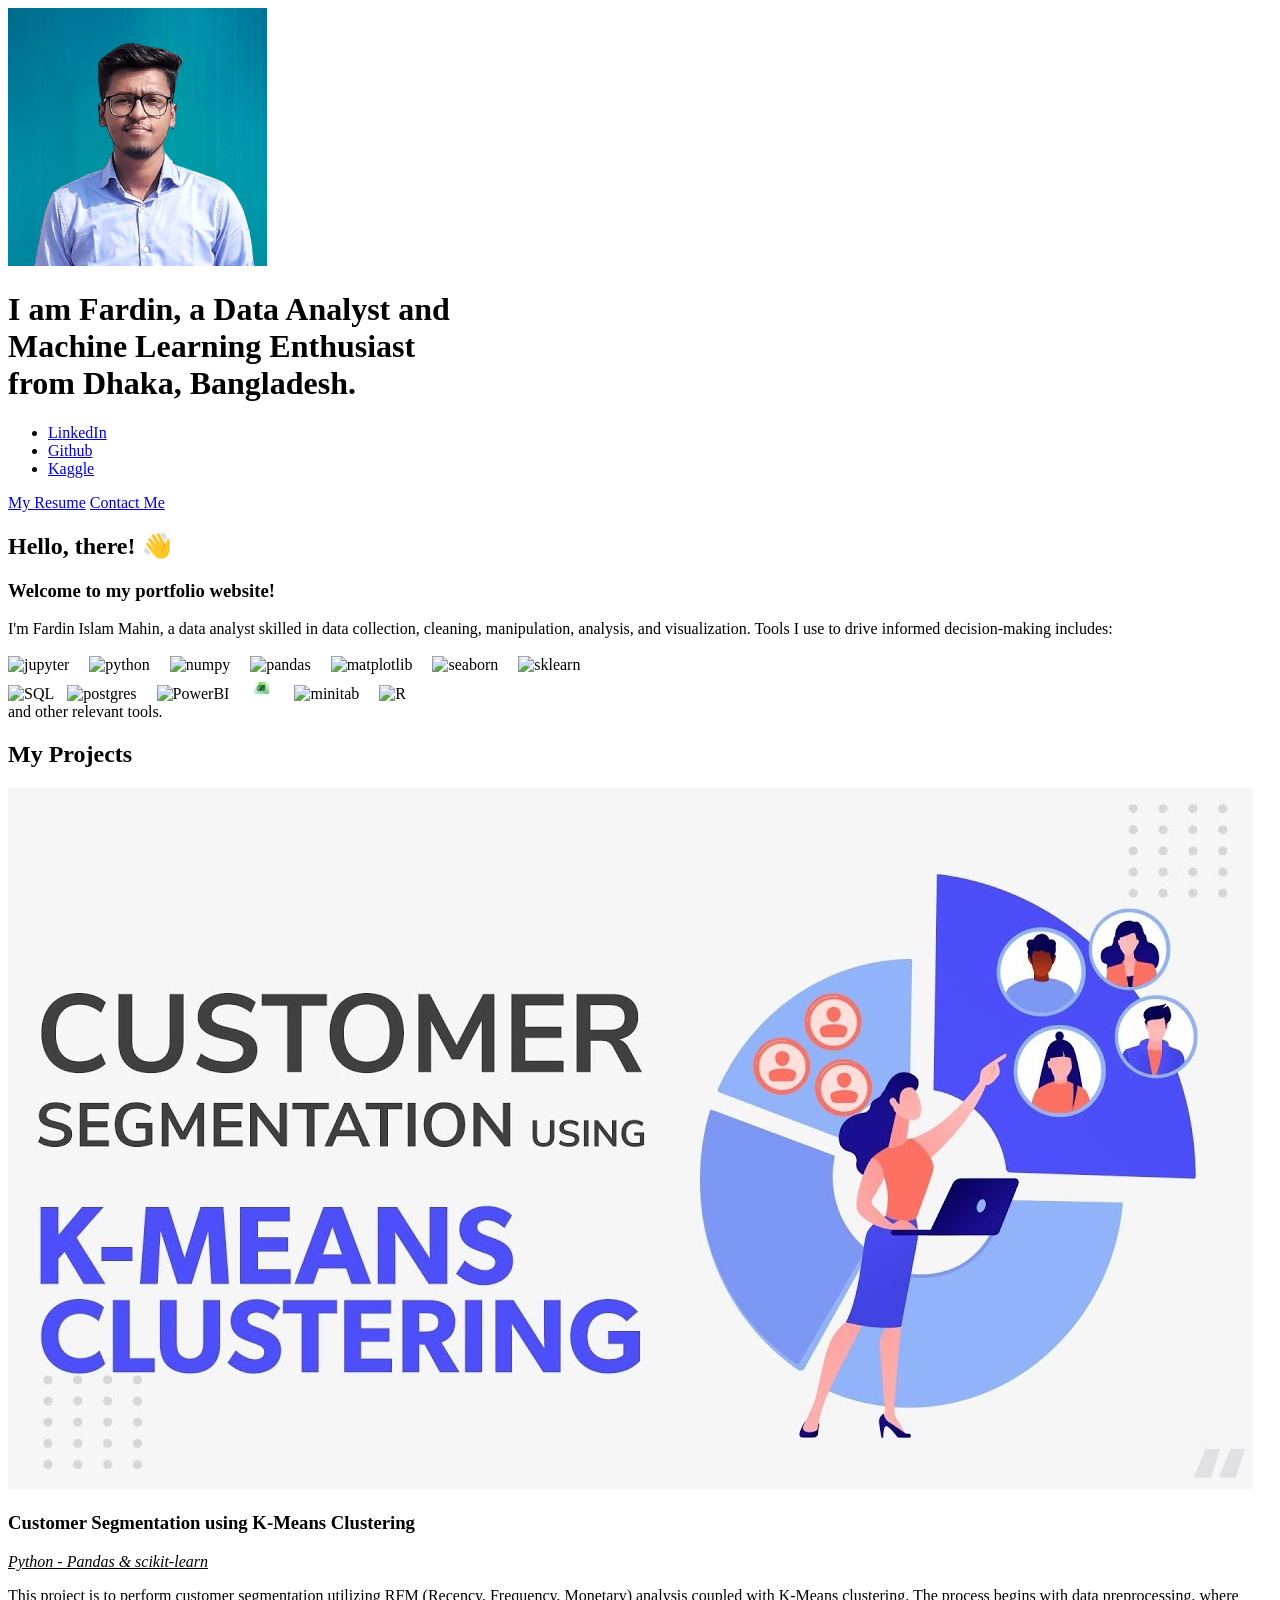
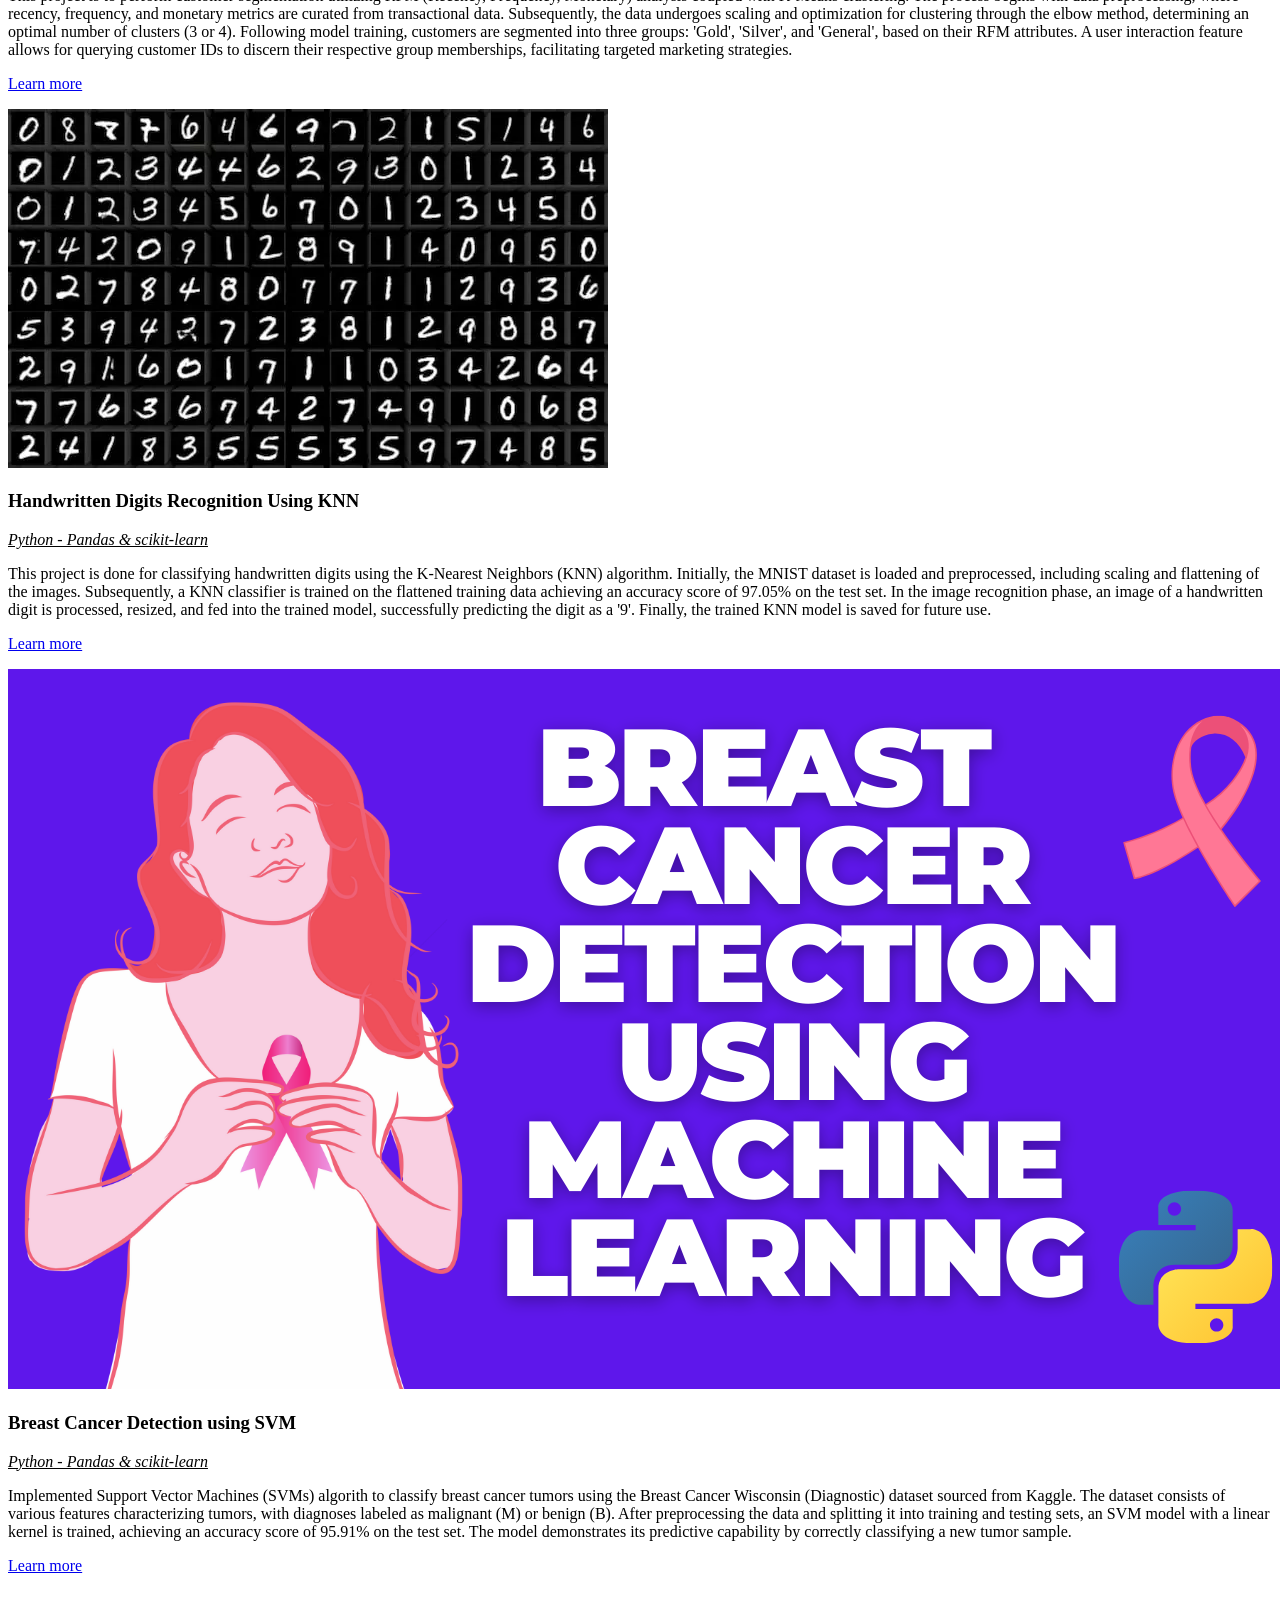
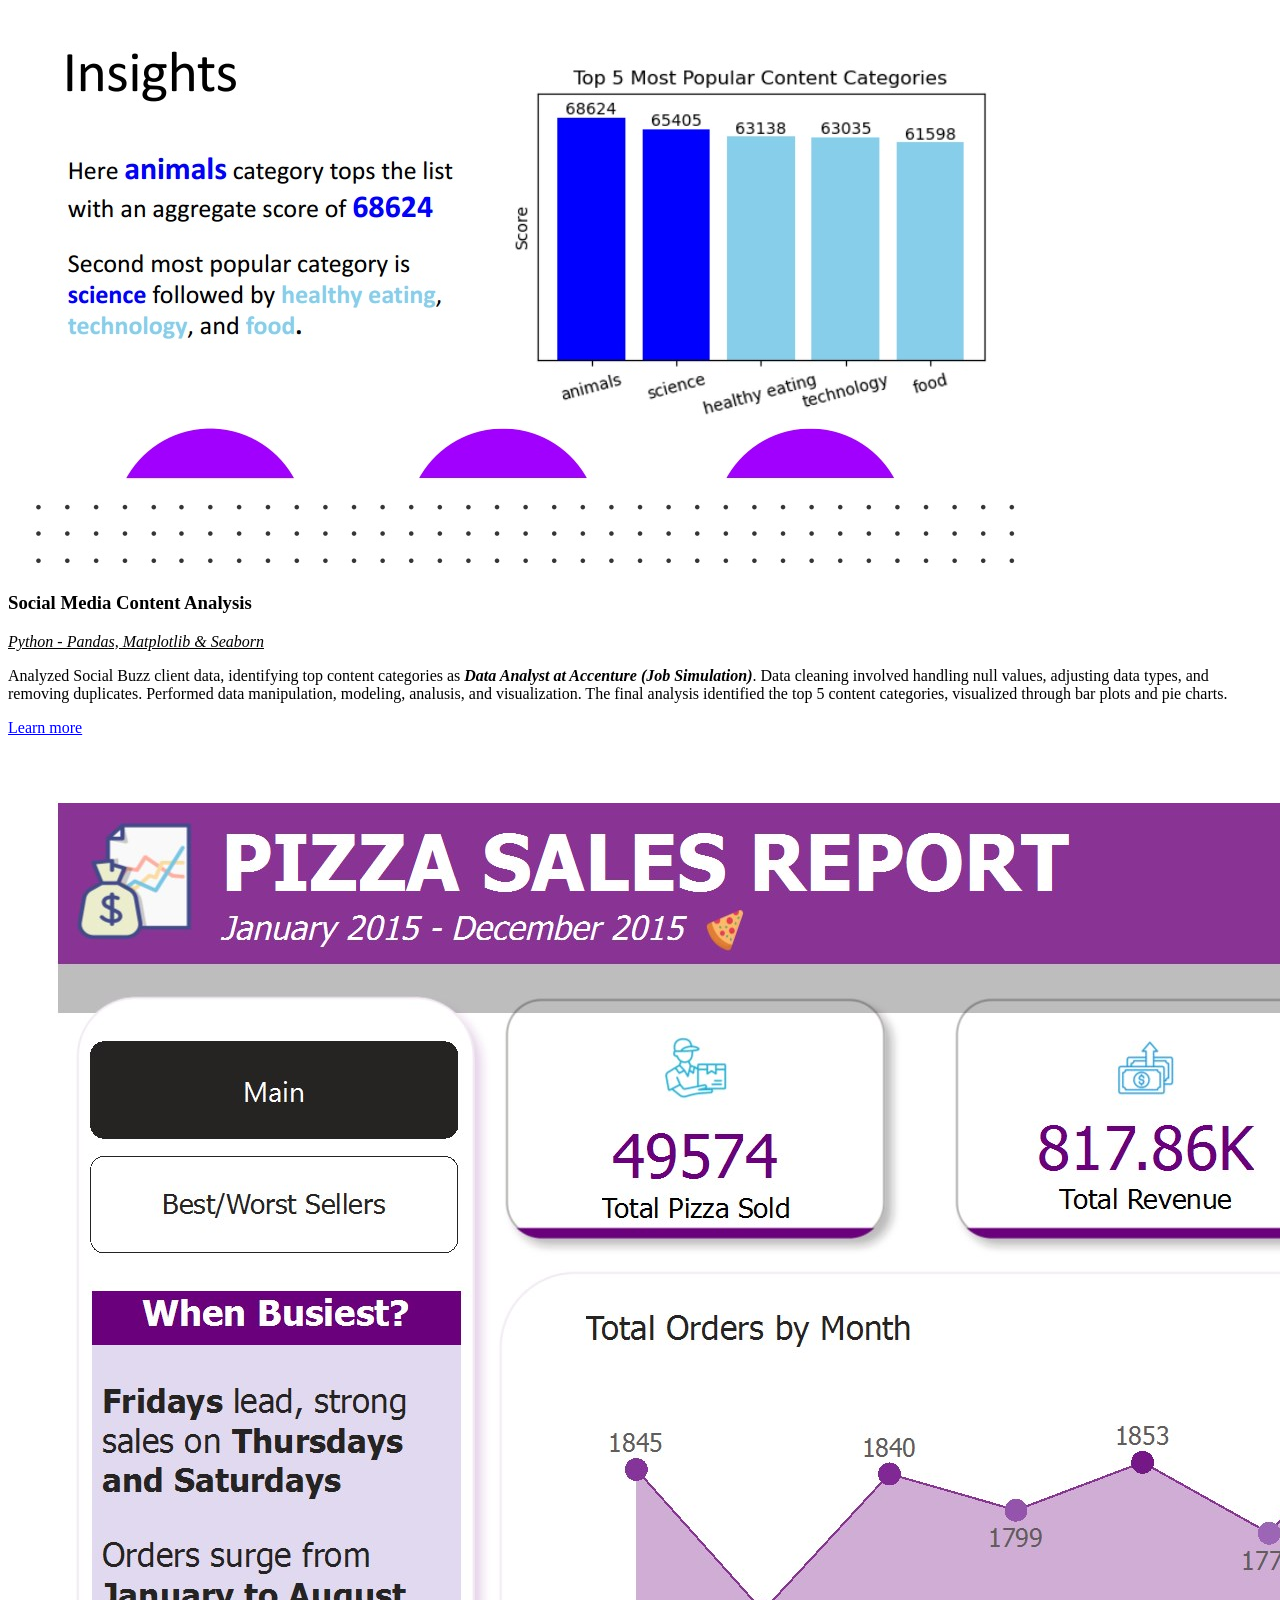
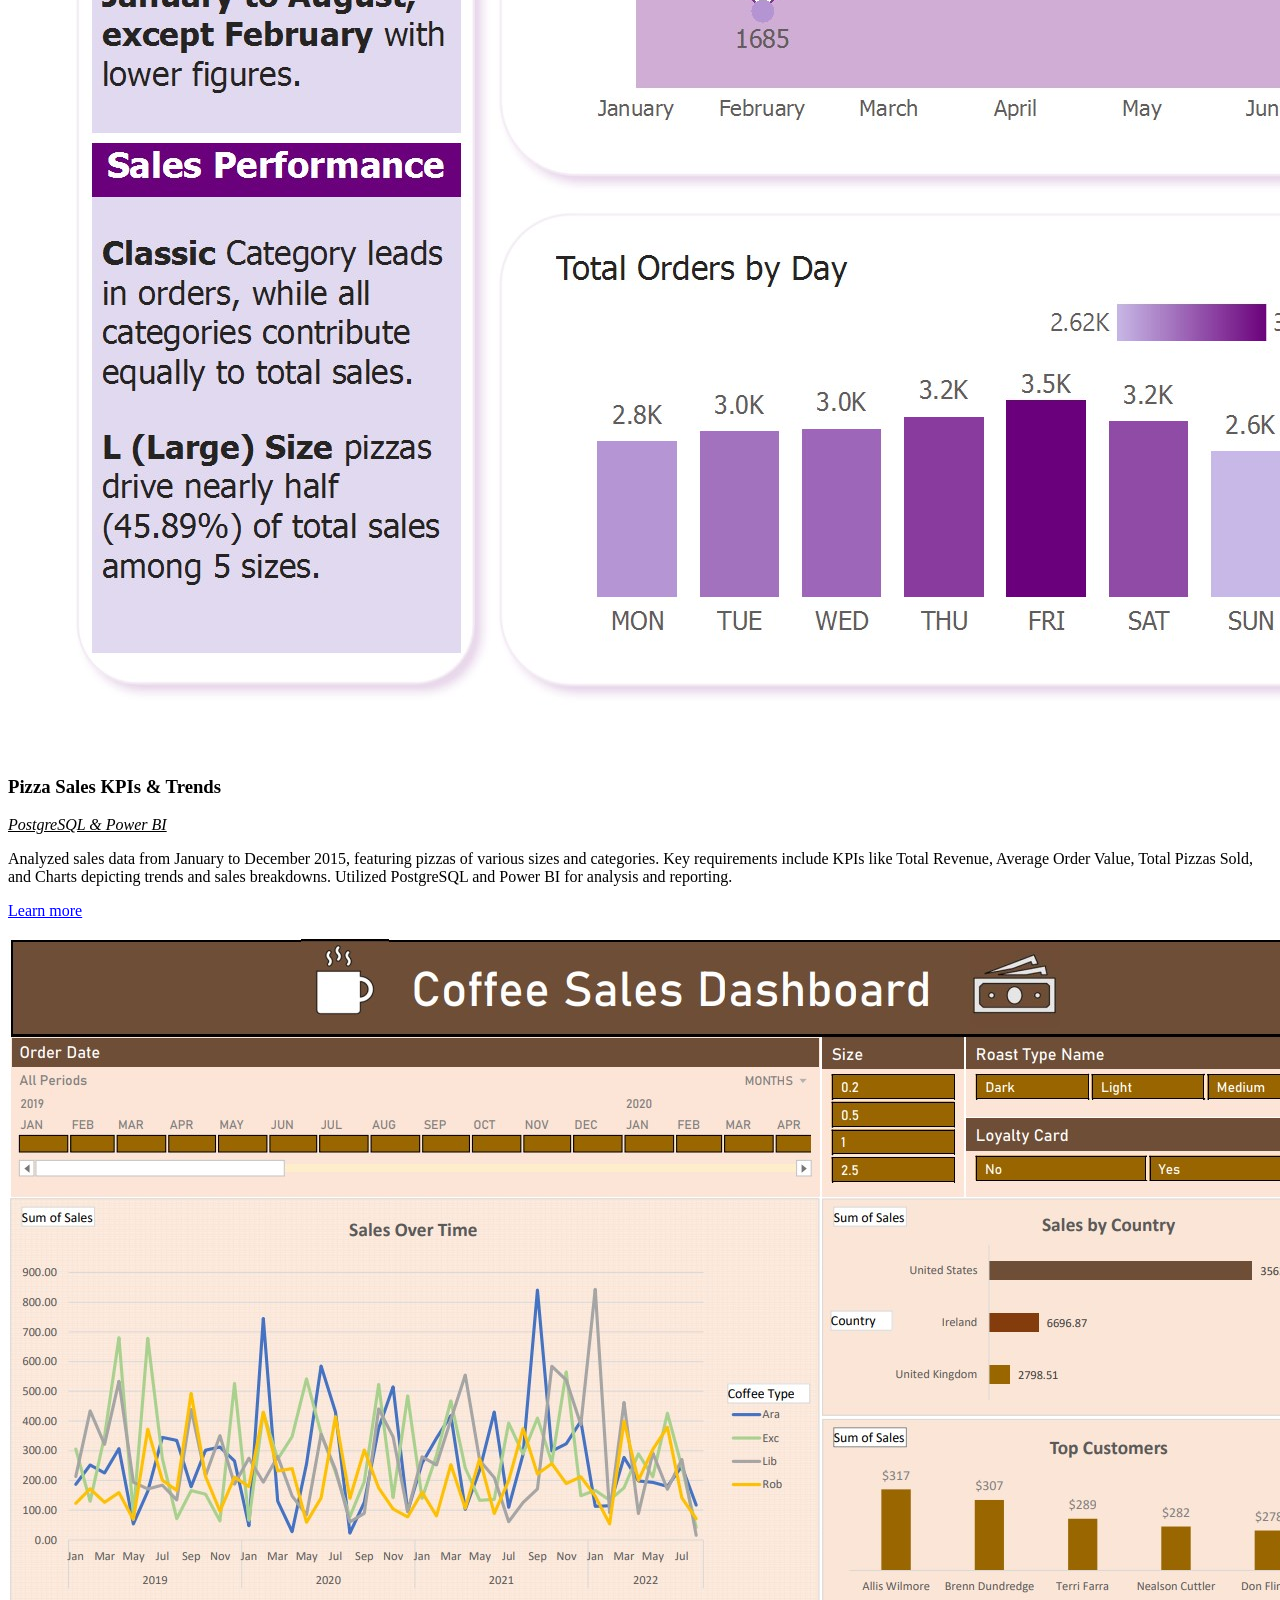
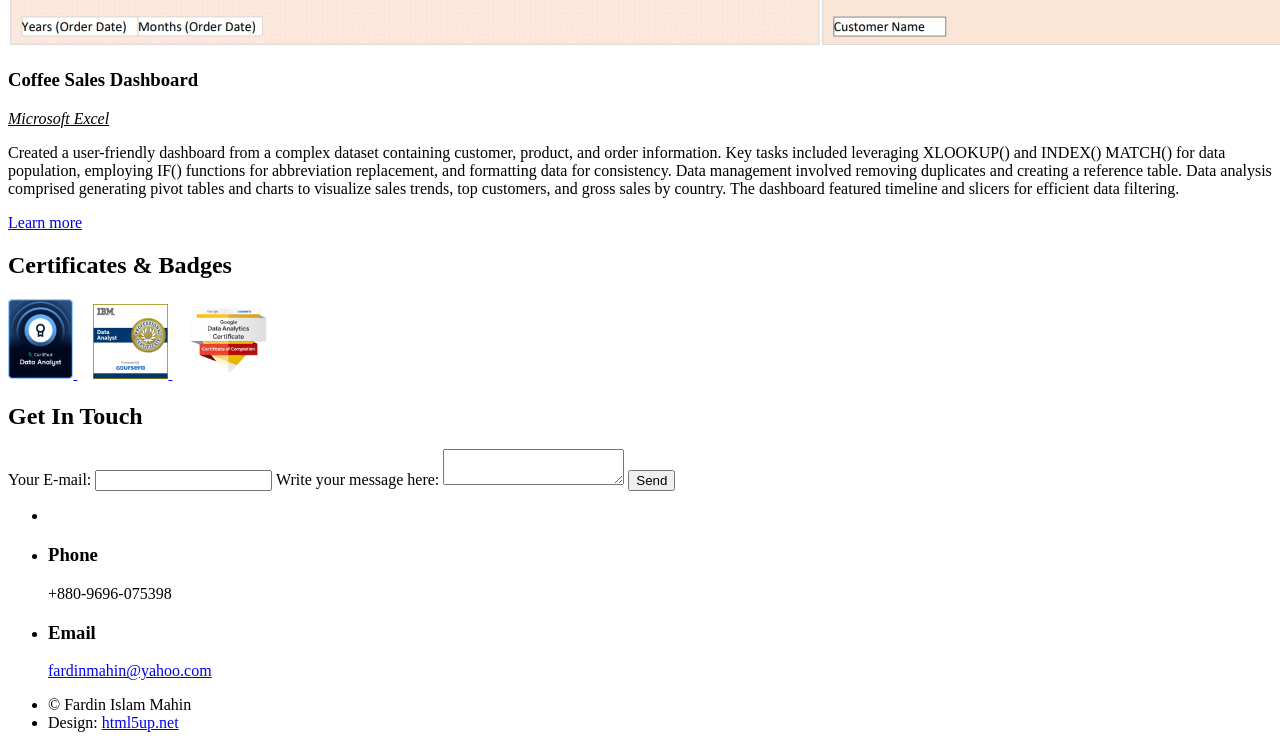
==== commit 912cf5d8: "Update index.html" ====
--- a/index.html
+++ b/index.html
@@ -26,7 +26,7 @@
 					</ul>
 				</p>
 				<p>
-					<a href="https://www.overleaf.com/read/scmyfkswdjpd#27a4f5" class="button primary small">My Resume</a>
+					<a href="Fardin_Mahin_Resume.pdf" class="button primary small">My Resume</a>
 					<a href="#three" class="button primary small">Contact Me</a>
 				</p>
 			</header>
@@ -61,7 +61,7 @@
 								<img width="12" /> 
 								<img src="https://upload.wikimedia.org/wikipedia/commons/c/cf/New_Power_BI_Logo.svg" height="25" alt="PowerBI"  />
 								<img width="12" />
-								<img src="https://github.com/fardiiin/fardiiin.github.io/blob/main/images/excel.png" height="25" alt="Excel"  />
+								<img src="images/excel.png" height="25" alt="Excel"  />
 								<img width="12" />
 								<img src="https://upload.wikimedia.org/wikipedia/commons/thumb/d/d2/Minitab_Logo.svg/135px-Minitab_Logo.svg.png" height="25" alt="minitab"  />
 								<img width="12" />
@@ -240,3 +240,4 @@
 </html>
 
 
+
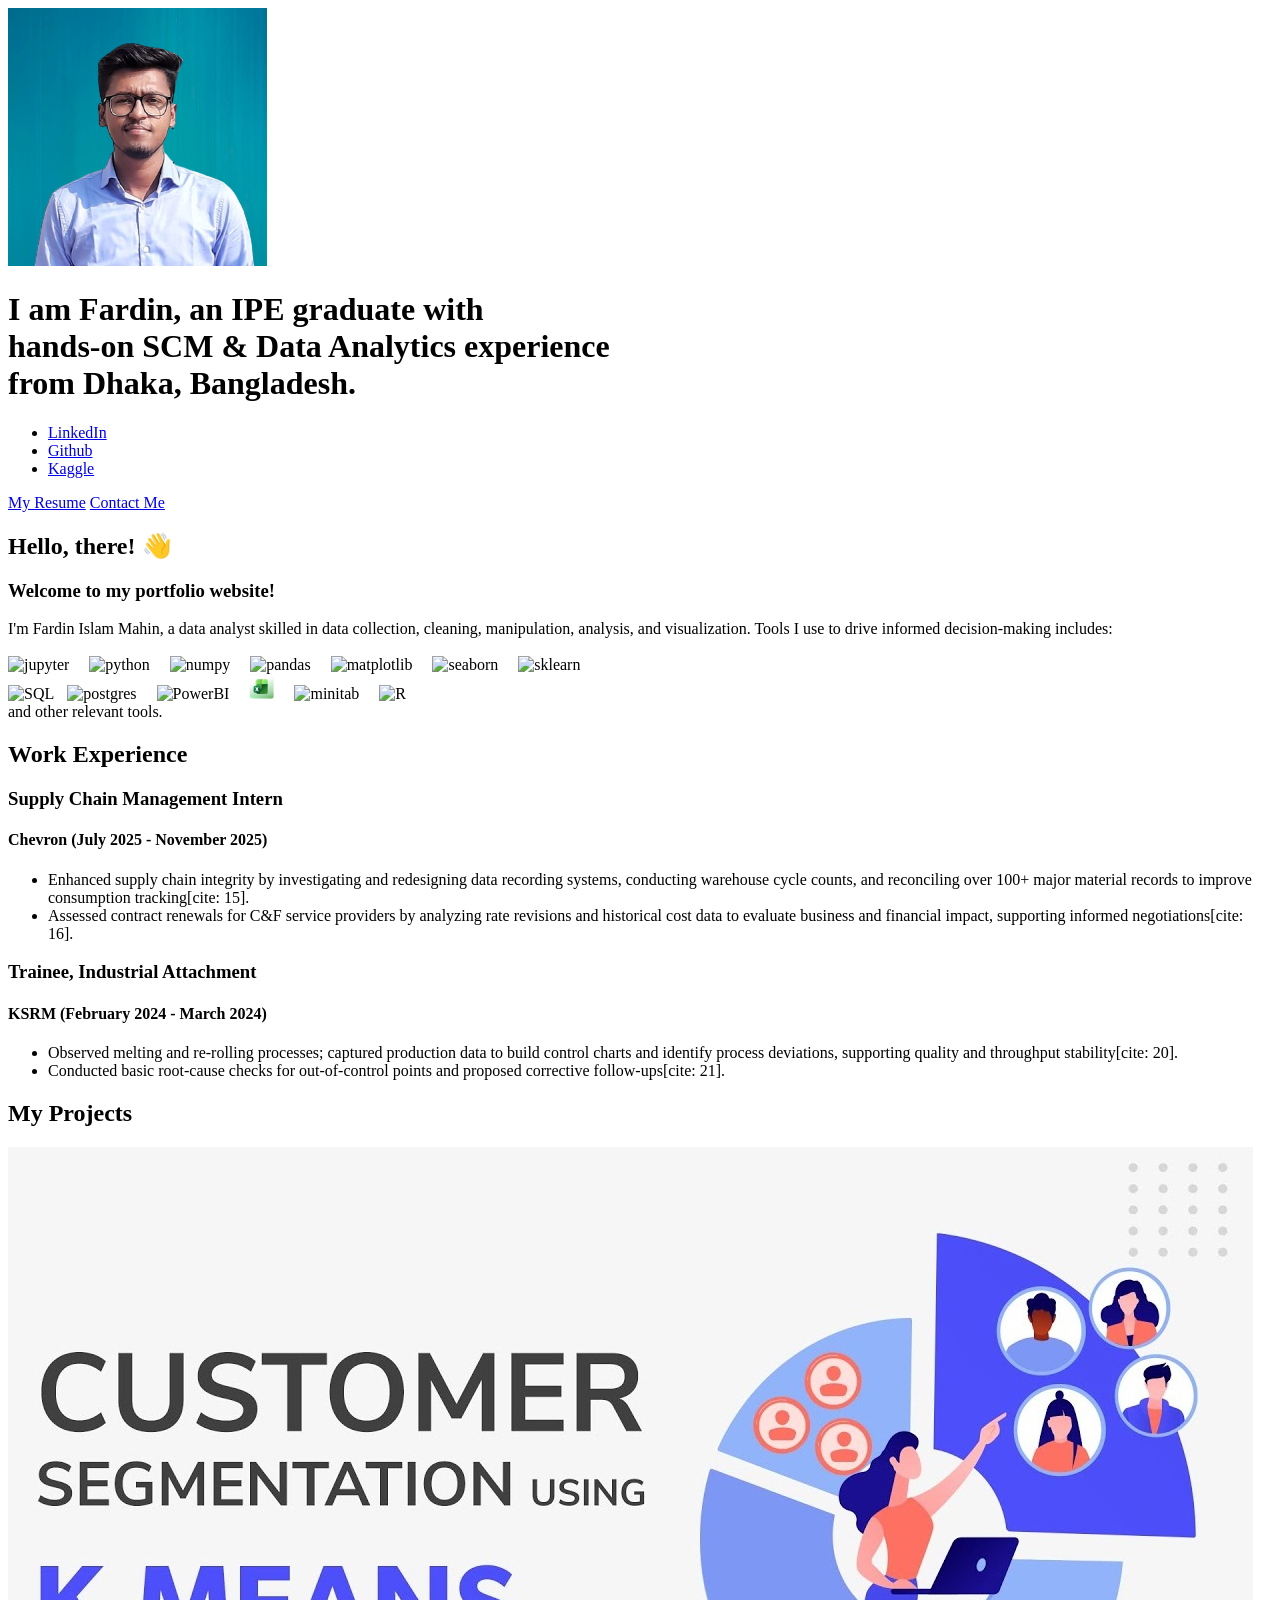
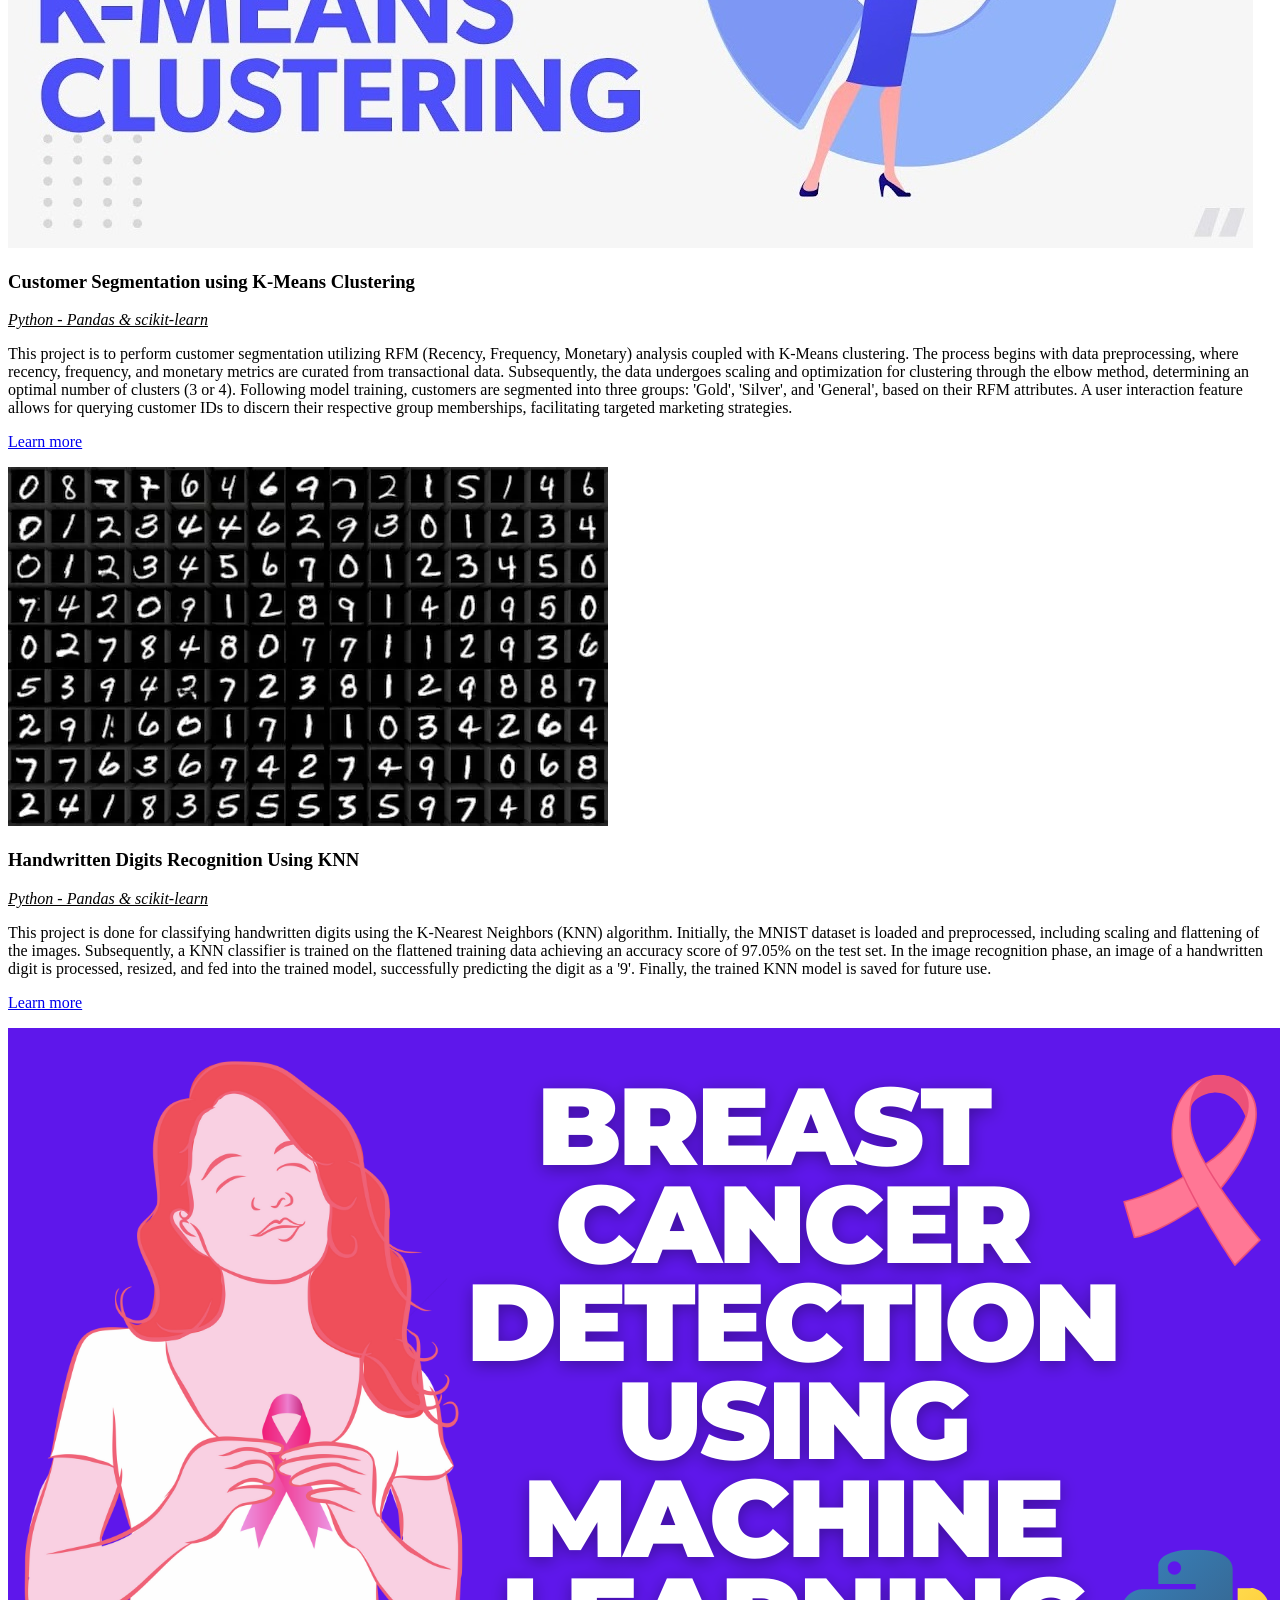
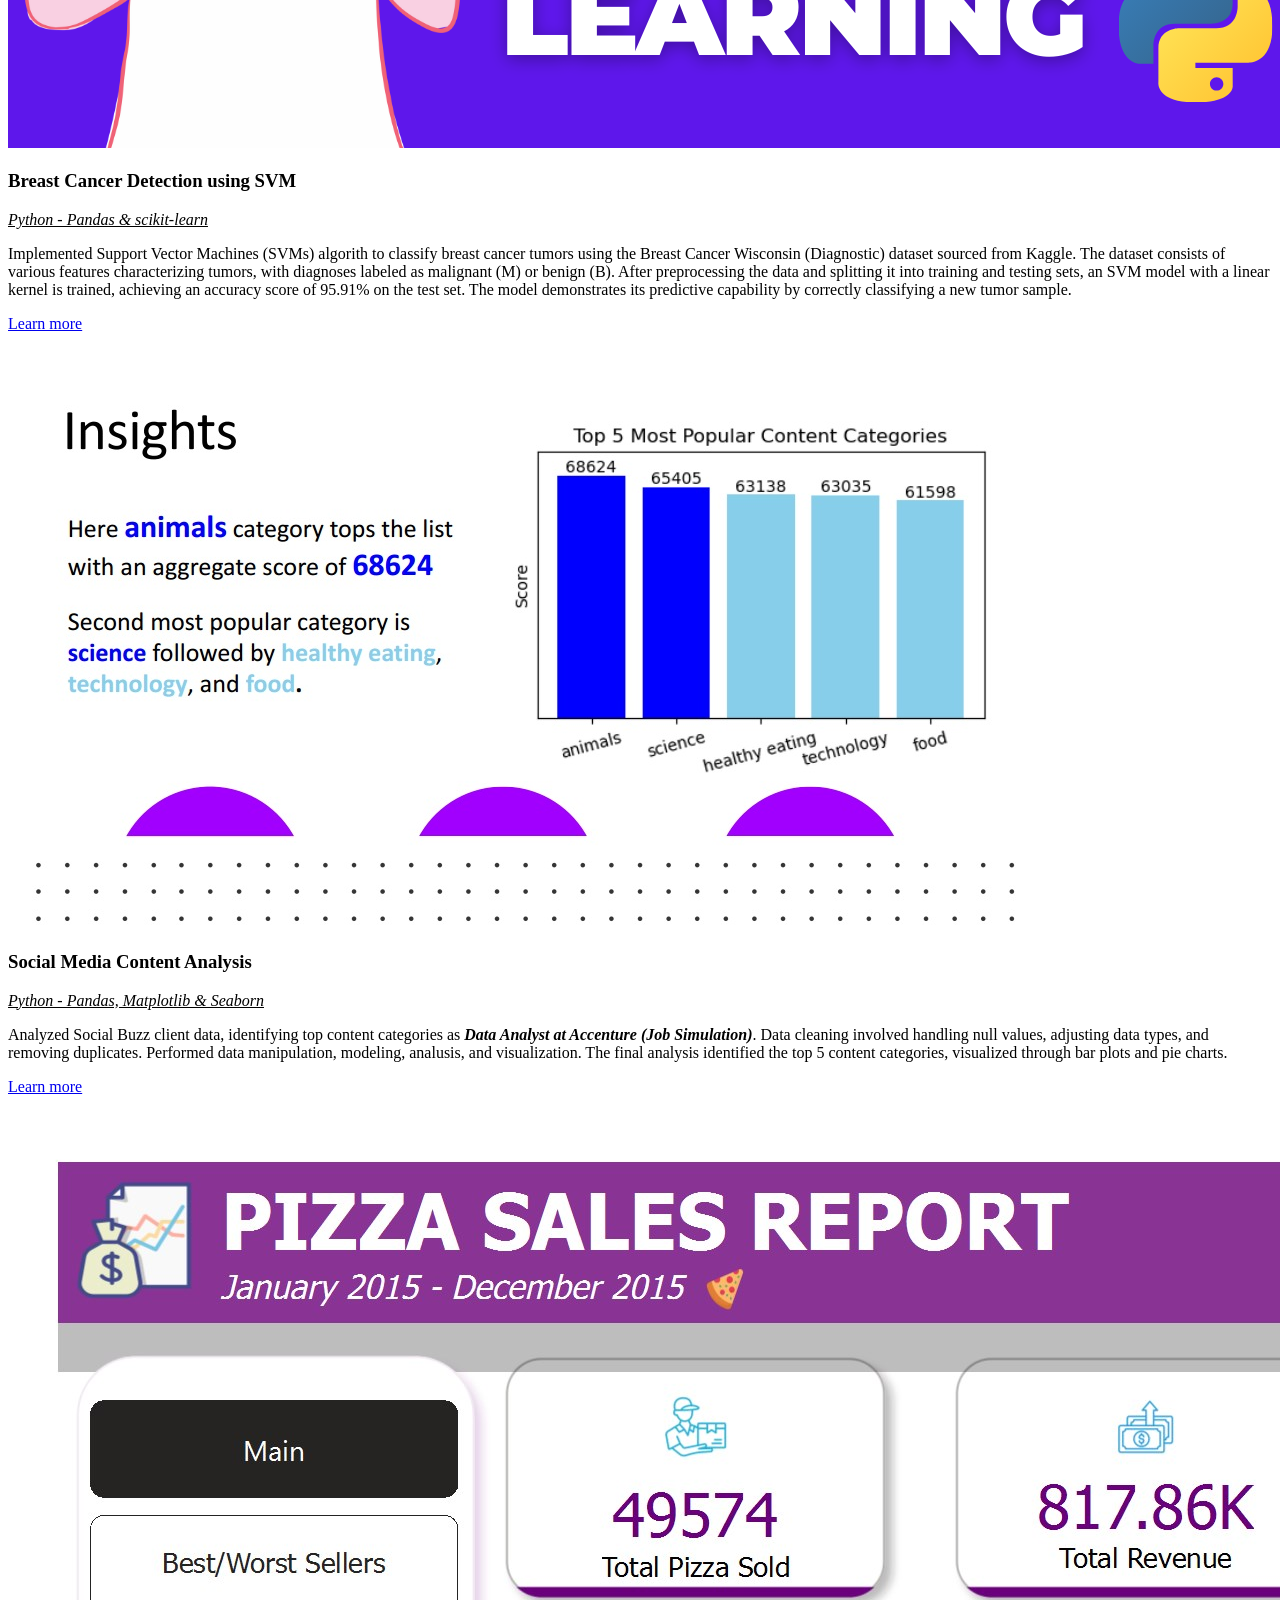
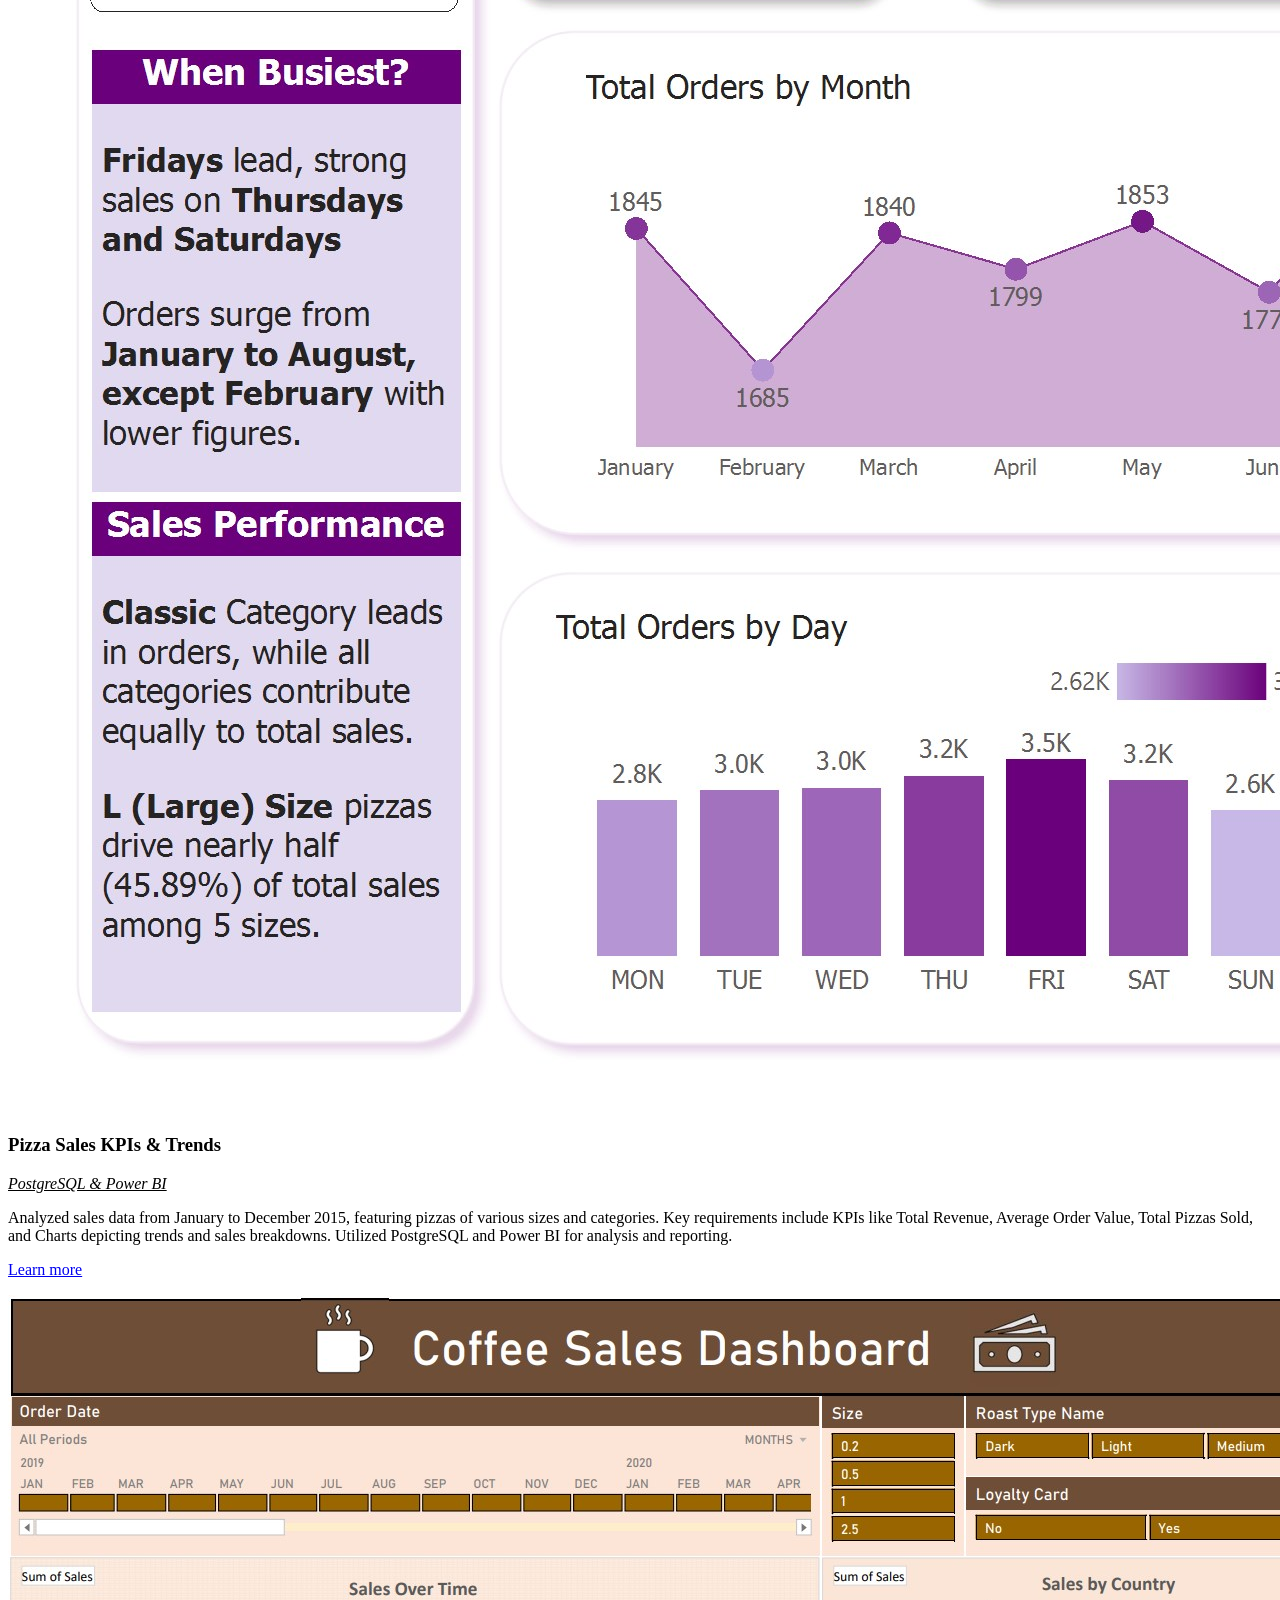
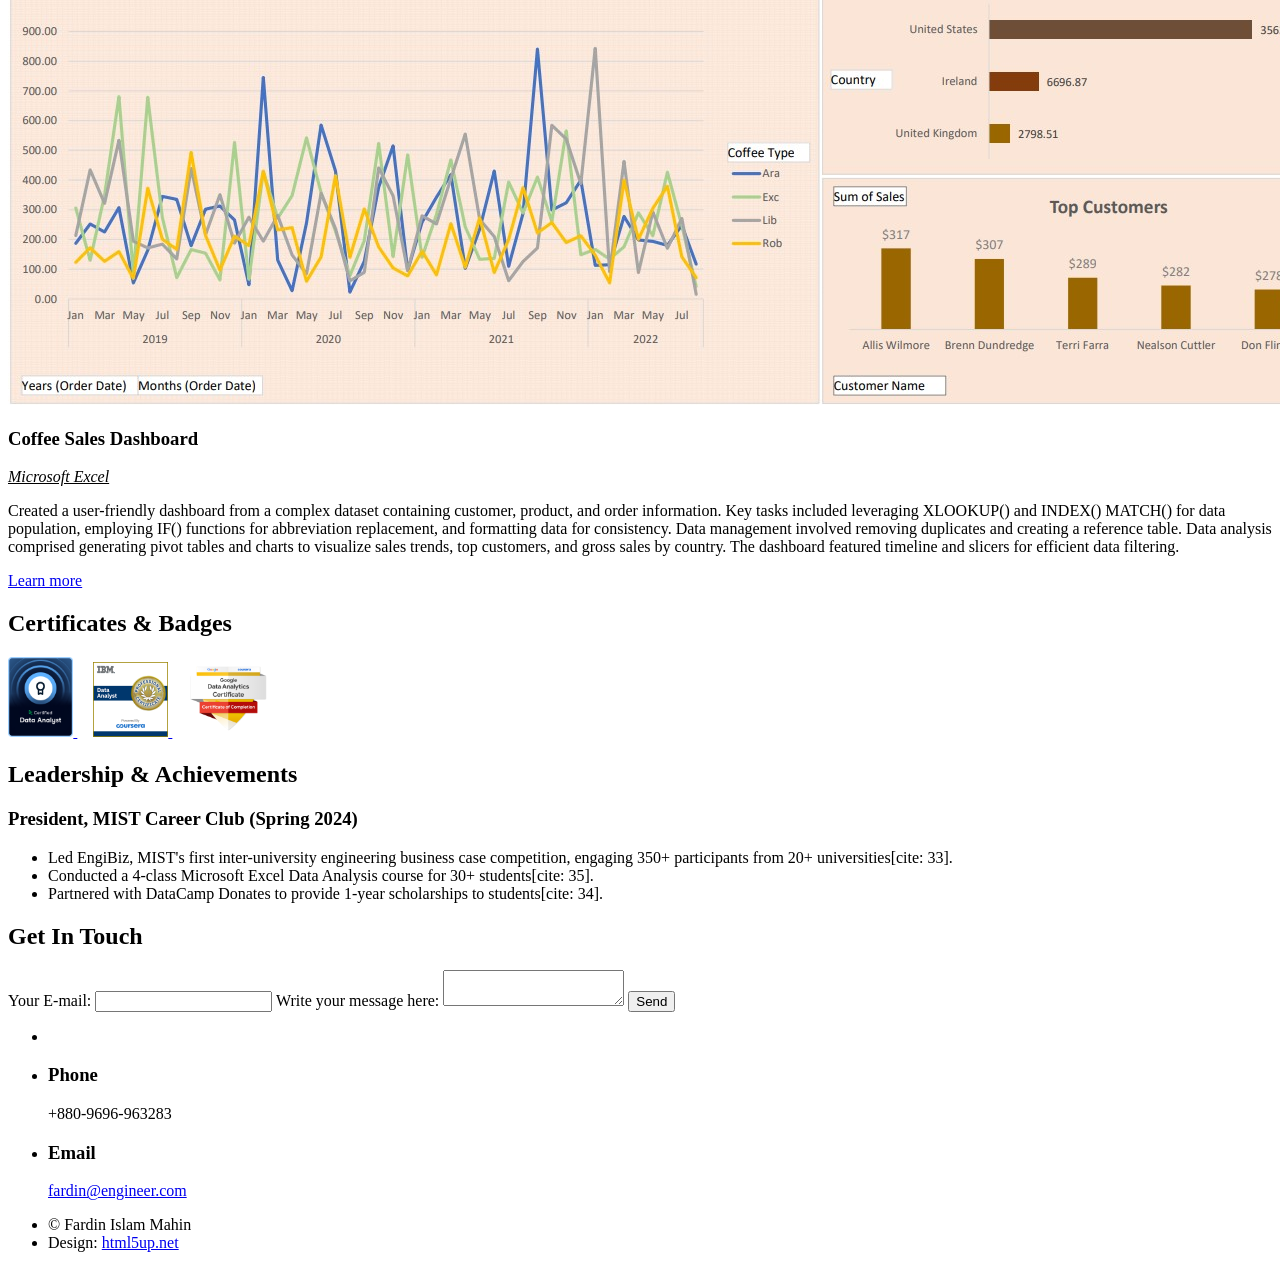
==== commit 59495e96: "Update index.html" ====
--- a/index.html
+++ b/index.html
@@ -15,7 +15,8 @@
 			<header id="header">
 				<div class="inner">
 					<a href="#" class="image avatar"><img src="images/avatar.jpg" alt="" /></a>
-					<h1><strong>I am Fardin</strong>, a Data Analyst and<br/>Machine Learning Enthusiast<br/>
+					<h1><strong>I am Fardin</strong>, an IPE graduate with<br/>
+						hands-on SCM & Data Analytics experience<br/>
 					from Dhaka, Bangladesh.</h1>
 				</div>
 				<p>
@@ -73,7 +74,28 @@
 							<li><a href="https://www.overleaf.com/read/scmyfkswdjpd#27a4f5" class="button">My Resume</a></li>
 							<li><a href="#three" class="button">Contact Me</a></li> -->
 					</section>
-
+				<!-- Experience new added -->
+					<section id="experience">
+						<h2>Work Experience</h2>
+						
+						<div class="work-item">
+							<h3>Supply Chain Management Intern</h3>
+							<h4>Chevron (July 2025 - November 2025)</h4>
+							<ul>
+								<li>Enhanced supply chain integrity by investigating and redesigning data recording systems, conducting warehouse cycle counts, and reconciling over 100+ major material records to improve consumption tracking[cite: 15].</li>
+								<li>Assessed contract renewals for C&F service providers by analyzing rate revisions and historical cost data to evaluate business and financial impact, supporting informed negotiations[cite: 16].</li>
+							</ul>
+						</div>
+					
+						<div class="work-item">
+							<h3>Trainee, Industrial Attachment</h3>
+							<h4>KSRM (February 2024 - March 2024)</h4>
+							<ul>
+								<li>Observed melting and re-rolling processes; captured production data to build control charts and identify process deviations, supporting quality and throughput stability[cite: 20].</li>
+								<li>Conducted basic root-cause checks for out-of-control points and proposed corrective follow-ups[cite: 21].</li>
+							</ul>
+						</div>
+					</section>
 				<!-- Two -->
 					<section id="two">
 						<h2>My Projects</h2>
@@ -168,7 +190,19 @@
 							<img src="images/badges/google-data-analytics-professional-certificate.2.png" alt="ggl" style="height: 80px;" />
 							</a>
 					</section>
-
+<!-- Leadership new added -->
+				<section id="leadership">
+				    <h2>Leadership & Achievements</h2>
+				
+				    <div class="work-item">
+				        <h3>President, MIST Career Club (Spring 2024)</h3>
+				        <ul>
+				            <li>Led EngiBiz, MIST's first inter-university engineering business case competition, engaging 350+ participants from 20+ universities[cite: 33].</li>
+				            <li>Conducted a 4-class Microsoft Excel Data Analysis course for 30+ students[cite: 35].</li>
+				            <li>Partnered with DataCamp Donates to provide 1-year scholarships to students[cite: 34].</li>
+				        </ul>
+				    </div>
+				</section>
 				<!-- Three -->
 					<section id="three">
 						<h2>Get In Touch</h2>
@@ -201,11 +235,11 @@
 									</li>
 									<li>
 										<h3 class="icon solid fa-mobile-alt"><span class="label">Phone</span></h3>
-										+880-9696-075398
+										+880-9696-963283
 									</li>
 									<li>
 										<h3 class="icon solid fa-envelope"><span class="label">Email</span></h3>
-										<a href="mailto:fardinmahin@yahoo.com">fardinmahin@yahoo.com</a>
+										<a href="mailto:fardin@engineer.com">fardin@engineer.com</a>
 									</li>
 								</ul>
 							</div>
@@ -241,3 +275,4 @@
 
 
 
+
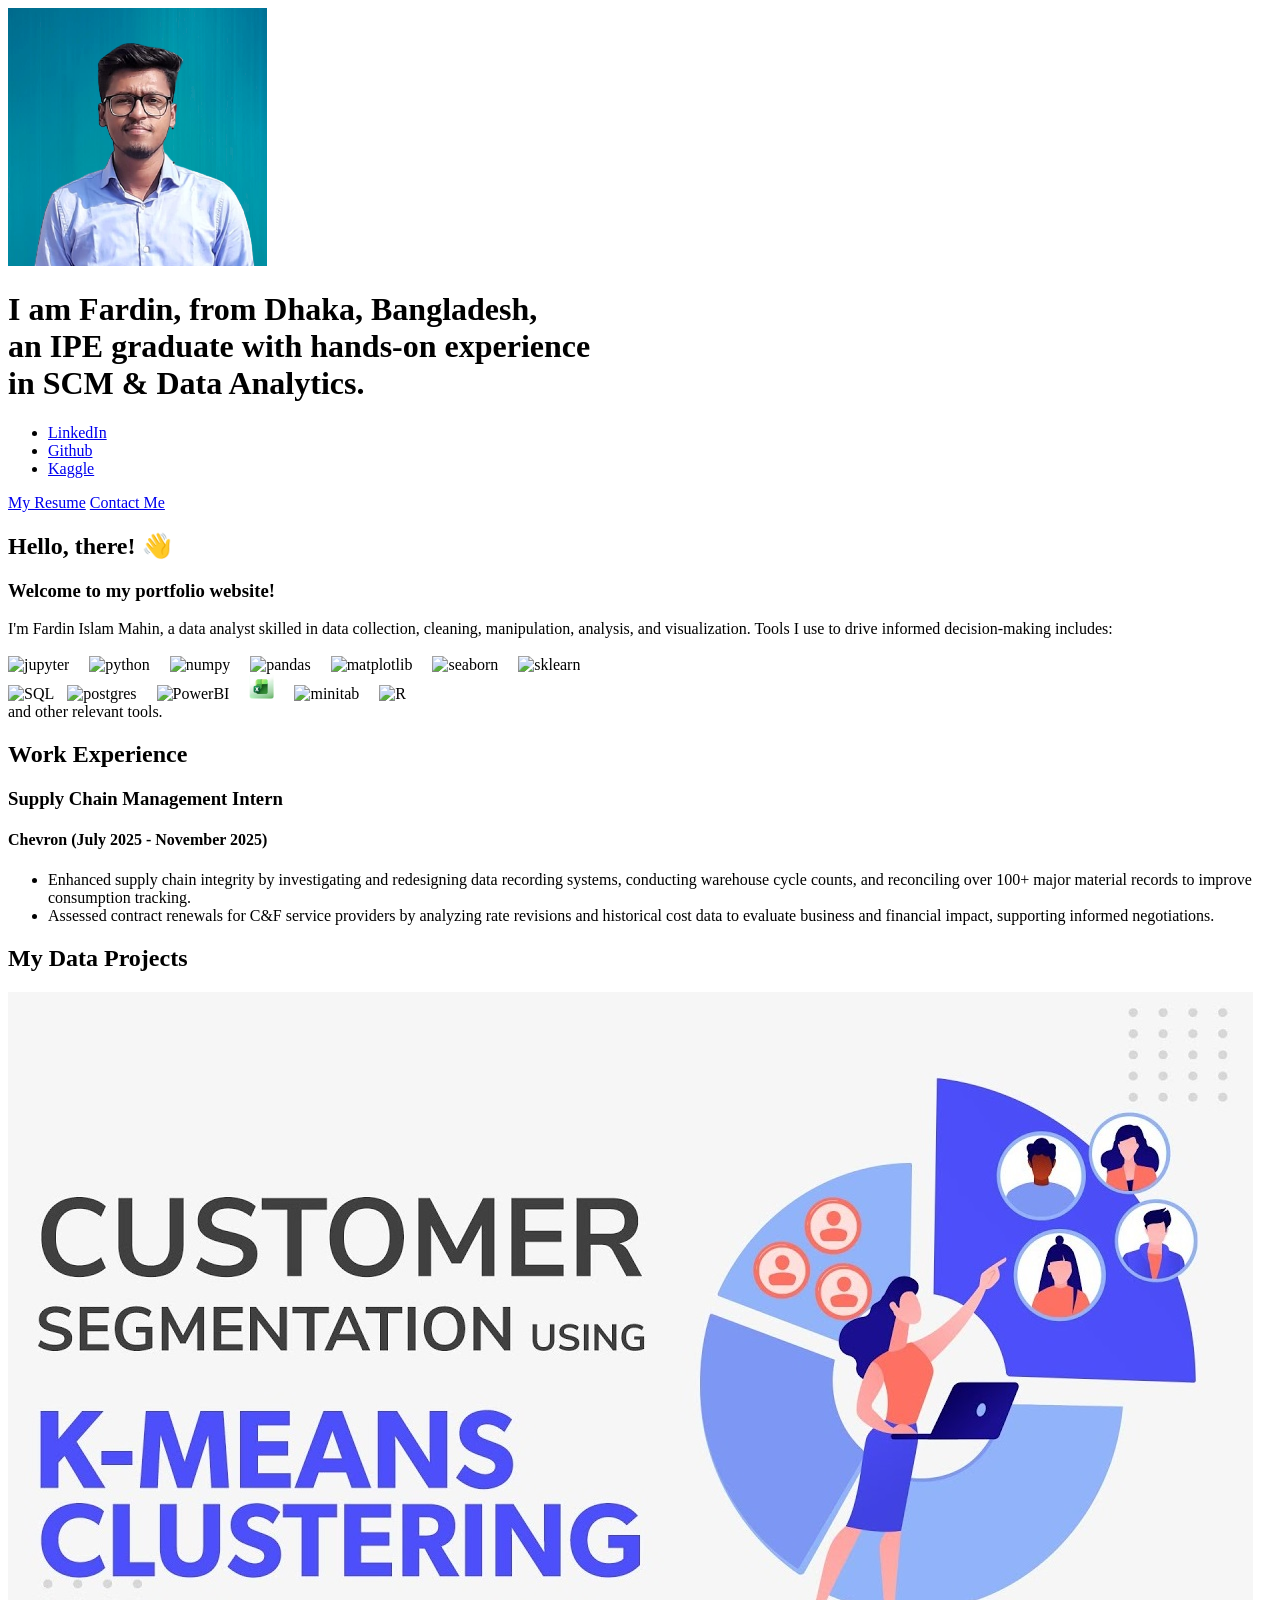
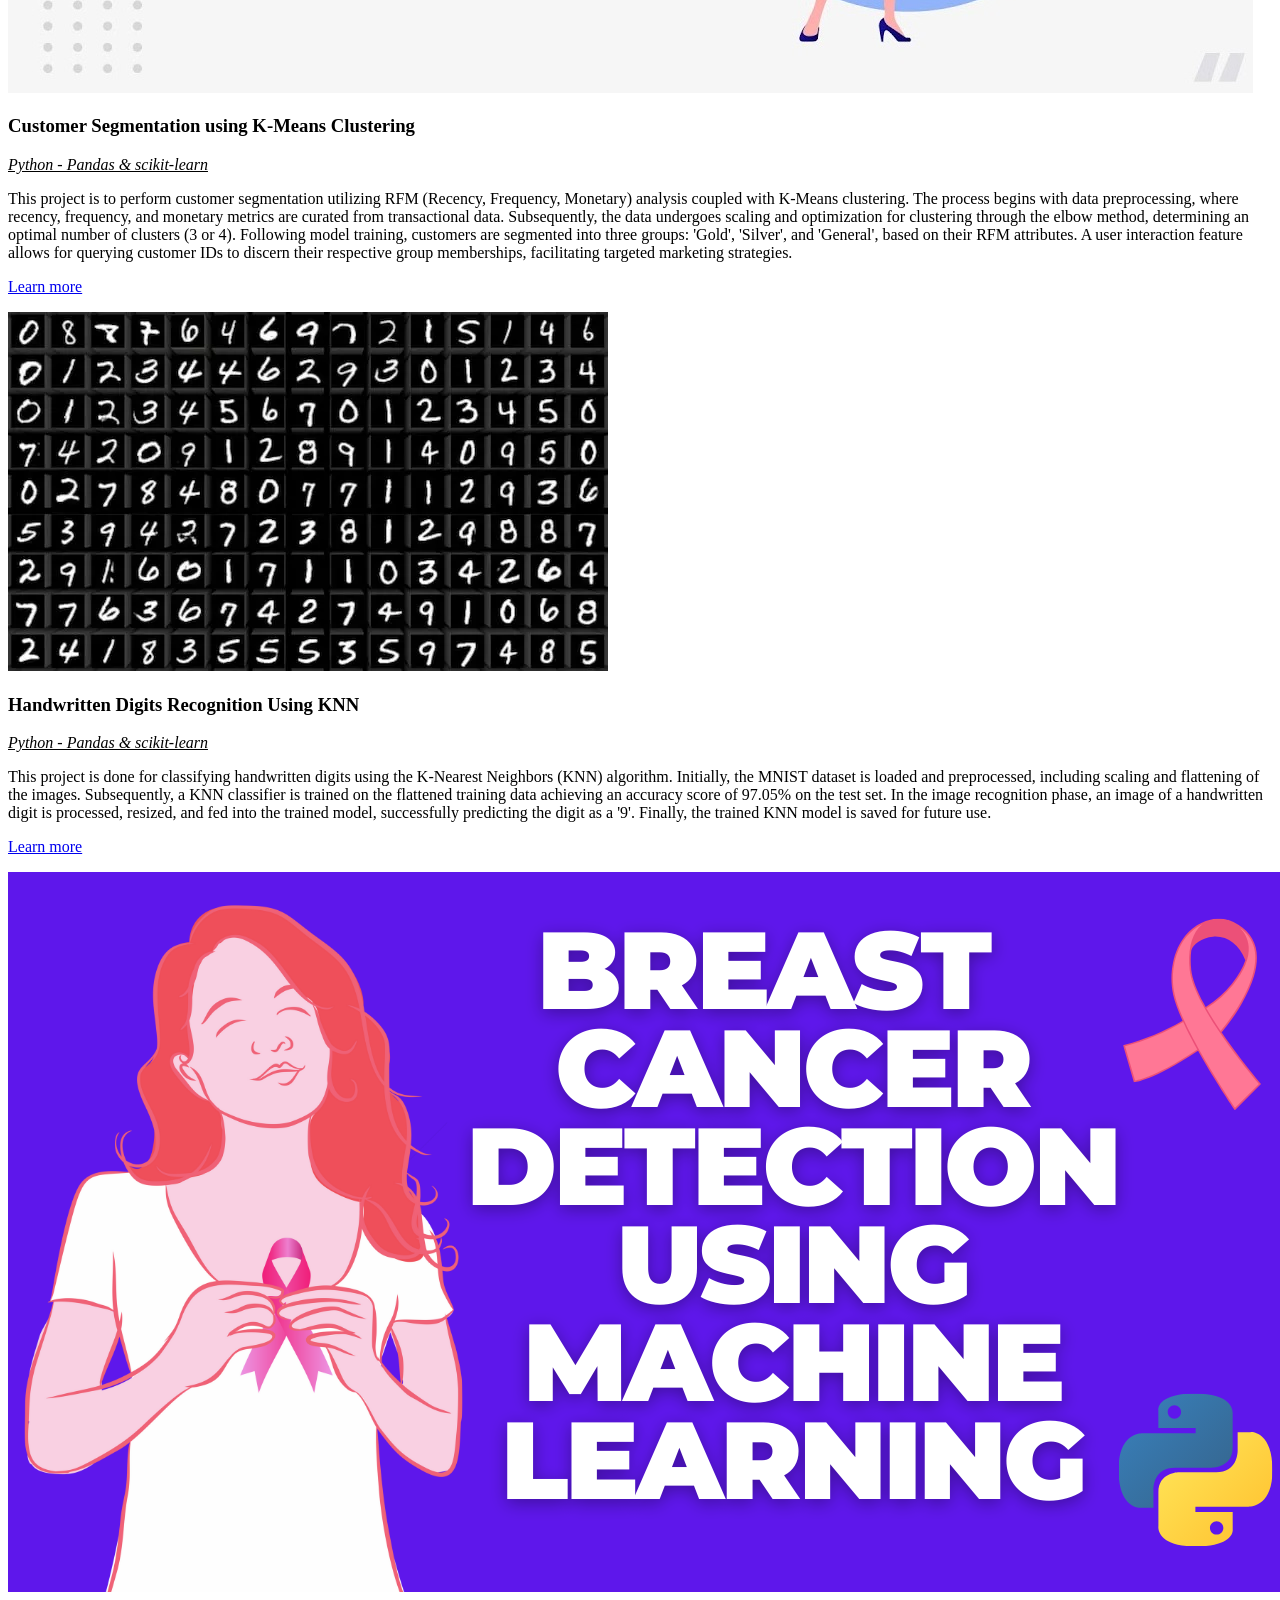
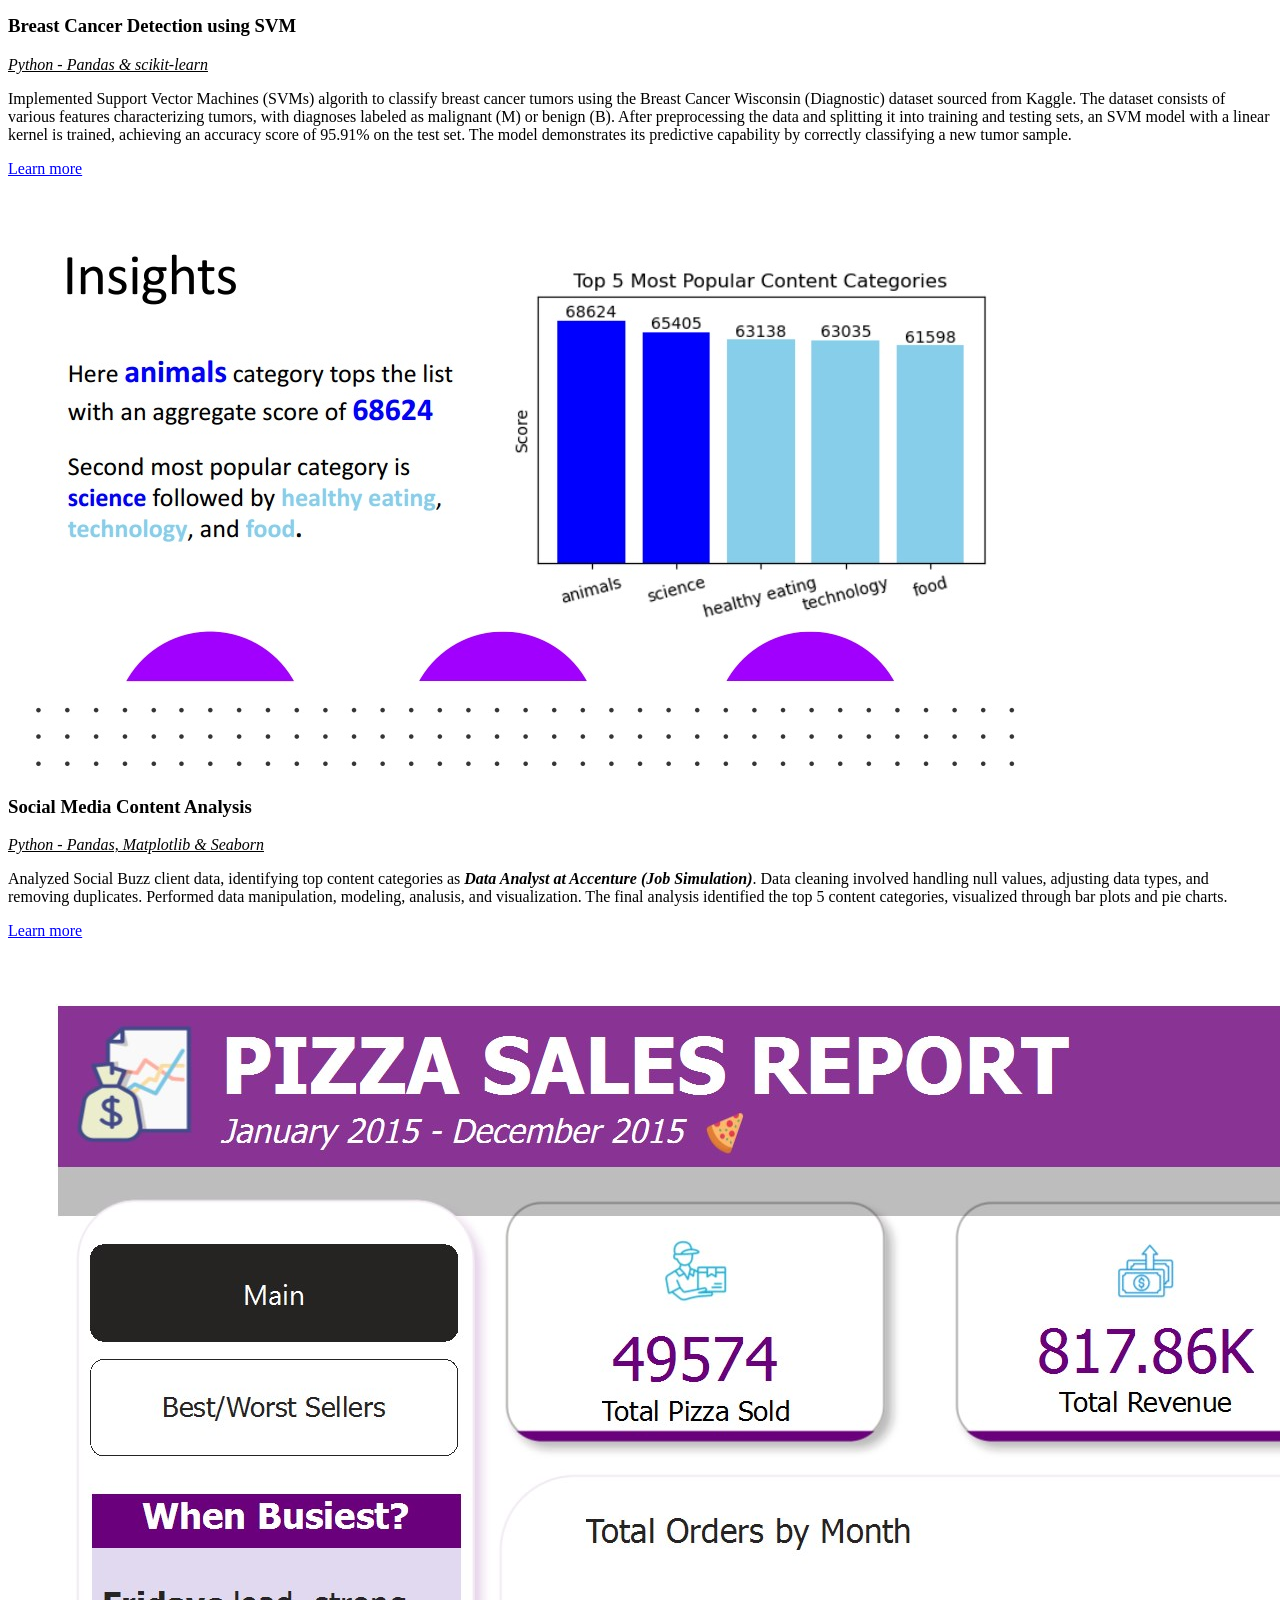
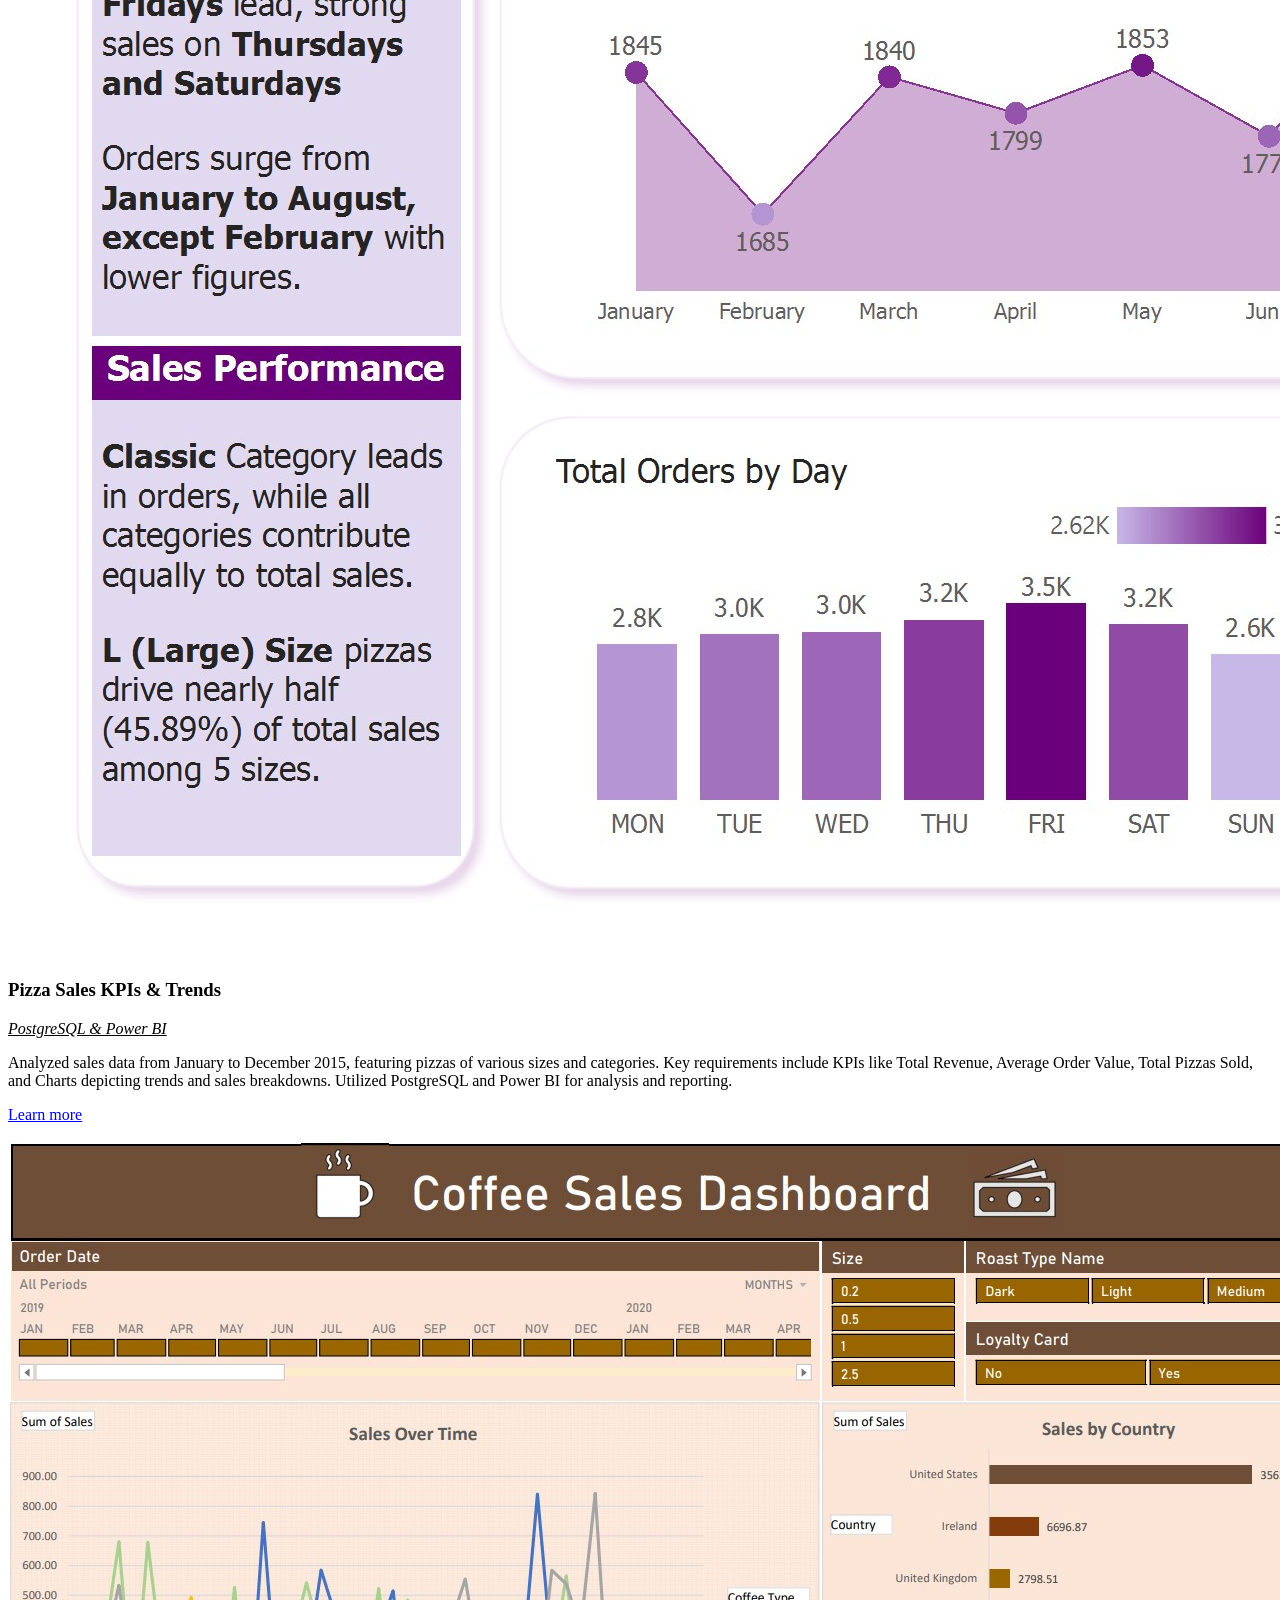
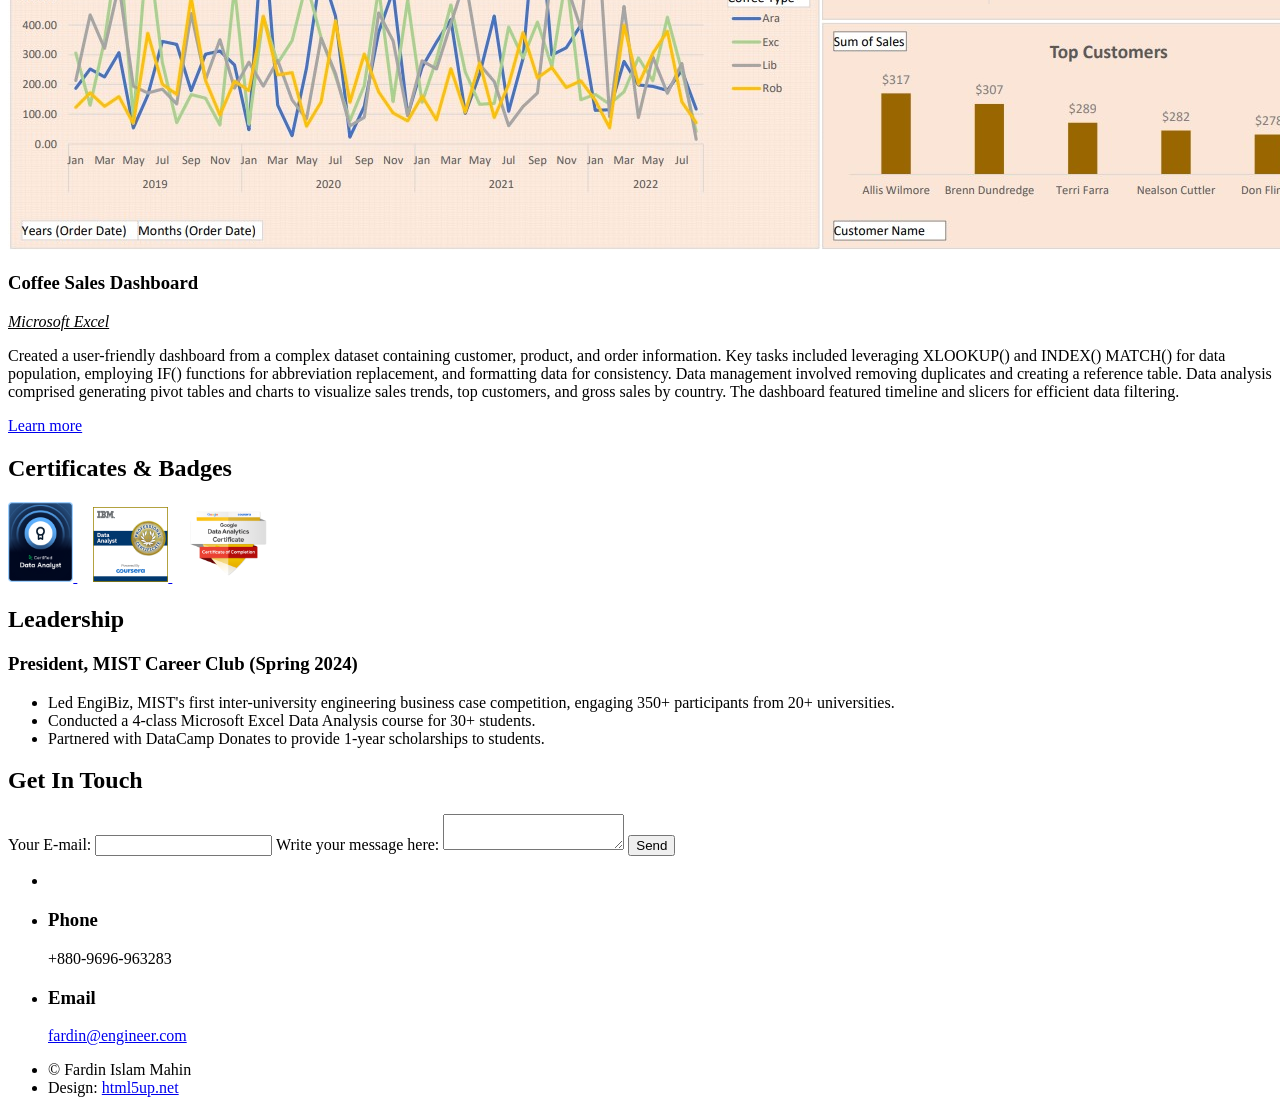
==== commit 38e75b4e: "Update index.html" ====
--- a/index.html
+++ b/index.html
@@ -15,9 +15,9 @@
 			<header id="header">
 				<div class="inner">
 					<a href="#" class="image avatar"><img src="images/avatar.jpg" alt="" /></a>
-					<h1><strong>I am Fardin</strong>, an IPE graduate with<br/>
-						hands-on SCM & Data Analytics experience<br/>
-					from Dhaka, Bangladesh.</h1>
+					<h1><strong>I am Fardin</strong>, from Dhaka, Bangladesh,<br/>
+						an IPE graduate with hands-on experience<br/>
+						in SCM & Data Analytics.</h1>
 				</div>
 				<p>
 					<ul class="icons">
@@ -82,23 +82,14 @@
 							<h3>Supply Chain Management Intern</h3>
 							<h4>Chevron (July 2025 - November 2025)</h4>
 							<ul>
-								<li>Enhanced supply chain integrity by investigating and redesigning data recording systems, conducting warehouse cycle counts, and reconciling over 100+ major material records to improve consumption tracking[cite: 15].</li>
-								<li>Assessed contract renewals for C&F service providers by analyzing rate revisions and historical cost data to evaluate business and financial impact, supporting informed negotiations[cite: 16].</li>
+								<li>Enhanced supply chain integrity by investigating and redesigning data recording systems, conducting warehouse cycle counts, and reconciling over 100+ major material records to improve consumption tracking.</li>
+								<li>Assessed contract renewals for C&F service providers by analyzing rate revisions and historical cost data to evaluate business and financial impact, supporting informed negotiations.</li>
 							</ul>
 						</div>
-					
-						<div class="work-item">
-							<h3>Trainee, Industrial Attachment</h3>
-							<h4>KSRM (February 2024 - March 2024)</h4>
-							<ul>
-								<li>Observed melting and re-rolling processes; captured production data to build control charts and identify process deviations, supporting quality and throughput stability[cite: 20].</li>
-								<li>Conducted basic root-cause checks for out-of-control points and proposed corrective follow-ups[cite: 21].</li>
-							</ul>
-						</div>
 					</section>
 				<!-- Two -->
 					<section id="two">
-						<h2>My Projects</h2>
+						<h2>My Data Projects</h2>
 						<div class="row">
 
 							<article class="col-6 col-12-xsmall work-item">
@@ -192,14 +183,14 @@
 					</section>
 <!-- Leadership new added -->
 				<section id="leadership">
-				    <h2>Leadership & Achievements</h2>
+				    <h2>Leadership</h2>
 				
 				    <div class="work-item">
 				        <h3>President, MIST Career Club (Spring 2024)</h3>
 				        <ul>
-				            <li>Led EngiBiz, MIST's first inter-university engineering business case competition, engaging 350+ participants from 20+ universities[cite: 33].</li>
-				            <li>Conducted a 4-class Microsoft Excel Data Analysis course for 30+ students[cite: 35].</li>
-				            <li>Partnered with DataCamp Donates to provide 1-year scholarships to students[cite: 34].</li>
+				            <li>Led EngiBiz, MIST's first inter-university engineering business case competition, engaging 350+ participants from 20+ universities.</li>
+				            <li>Conducted a 4-class Microsoft Excel Data Analysis course for 30+ students.</li>
+				            <li>Partnered with DataCamp Donates to provide 1-year scholarships to students.</li>
 				        </ul>
 				    </div>
 				</section>
@@ -276,3 +267,4 @@
 
 
 
+
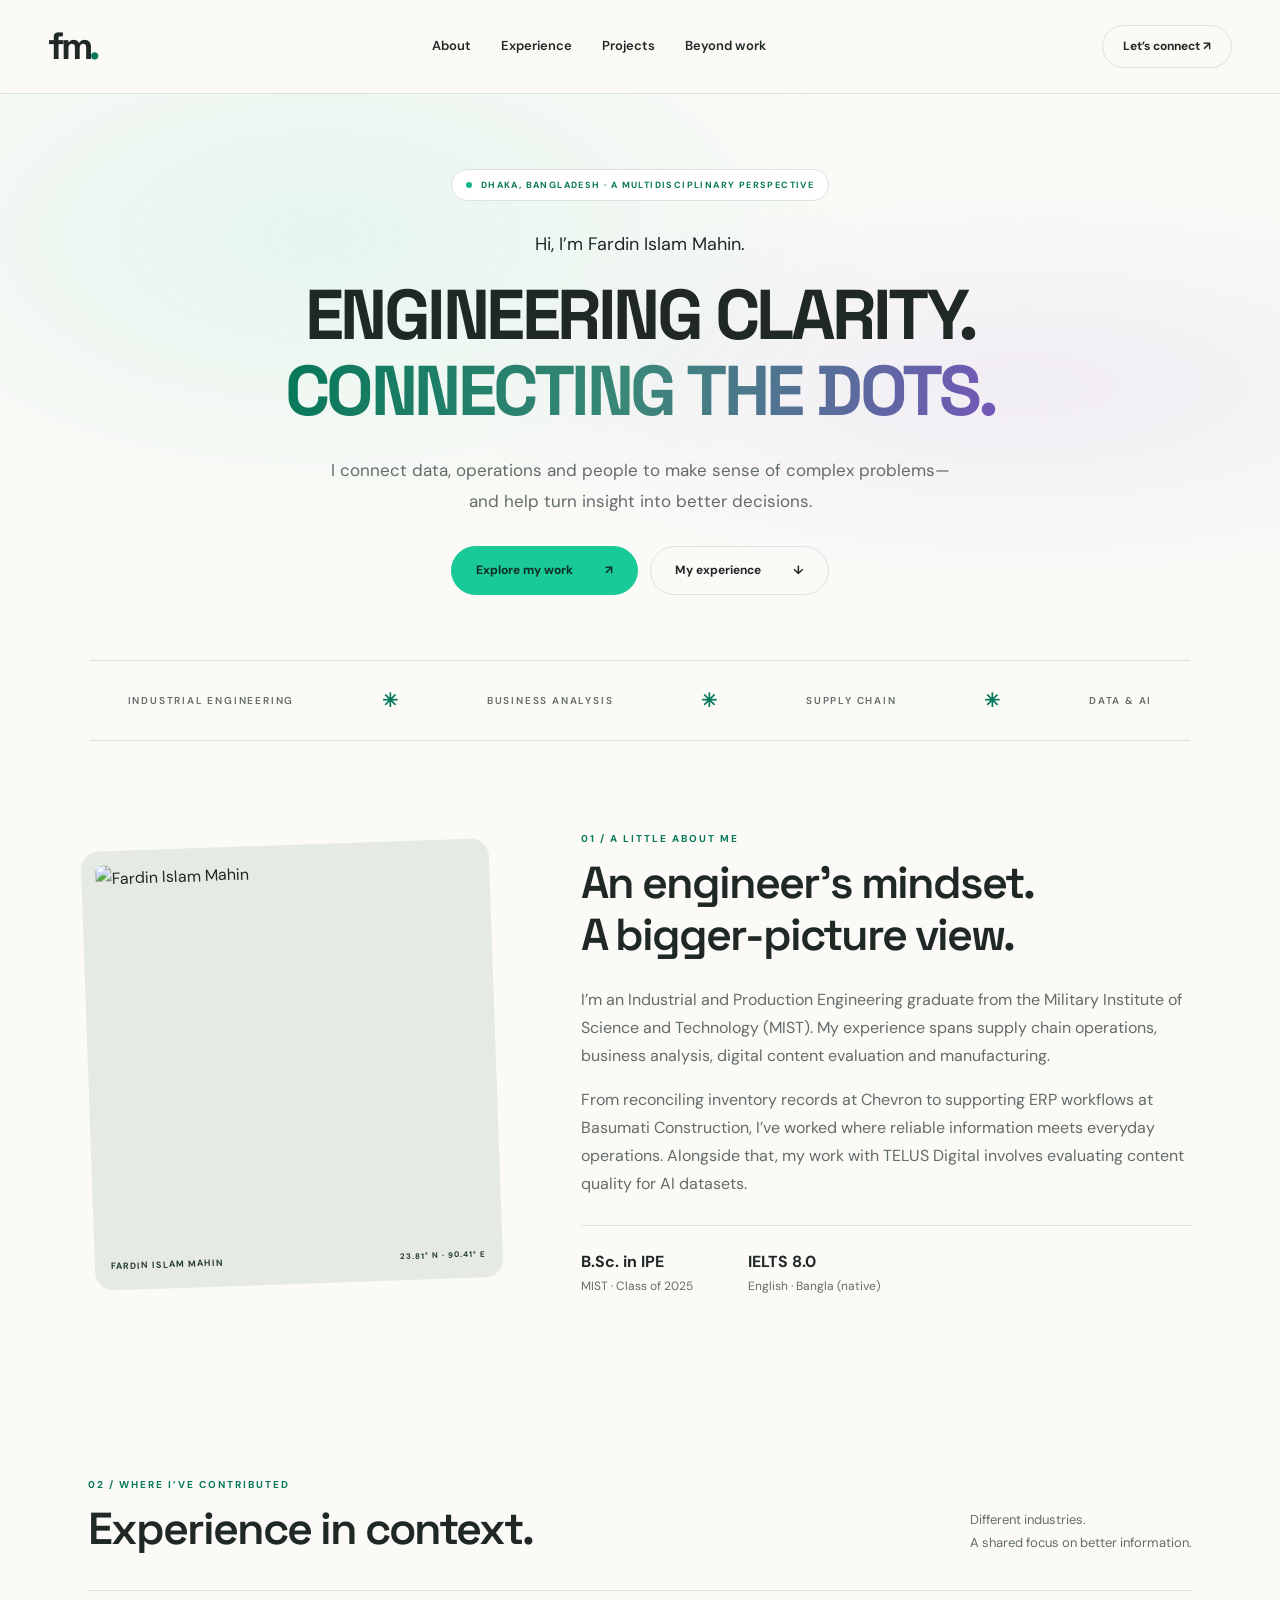
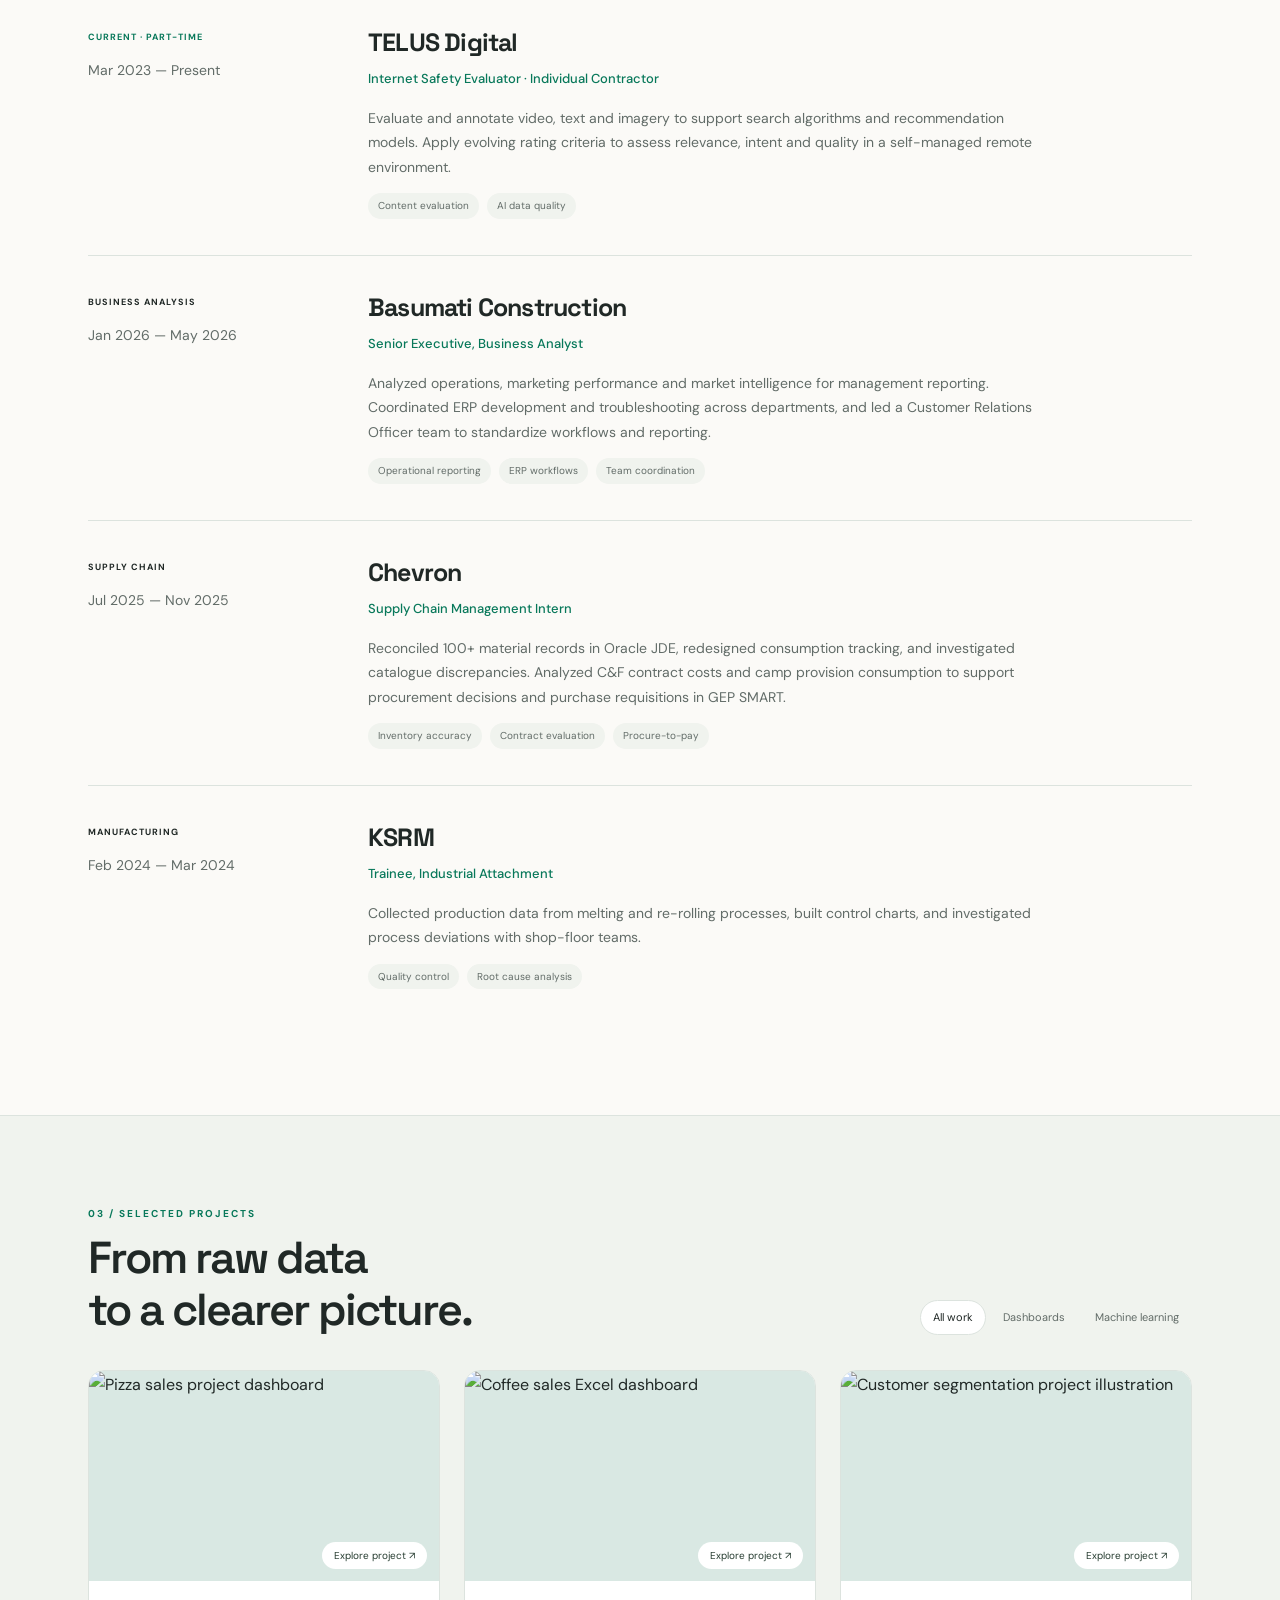
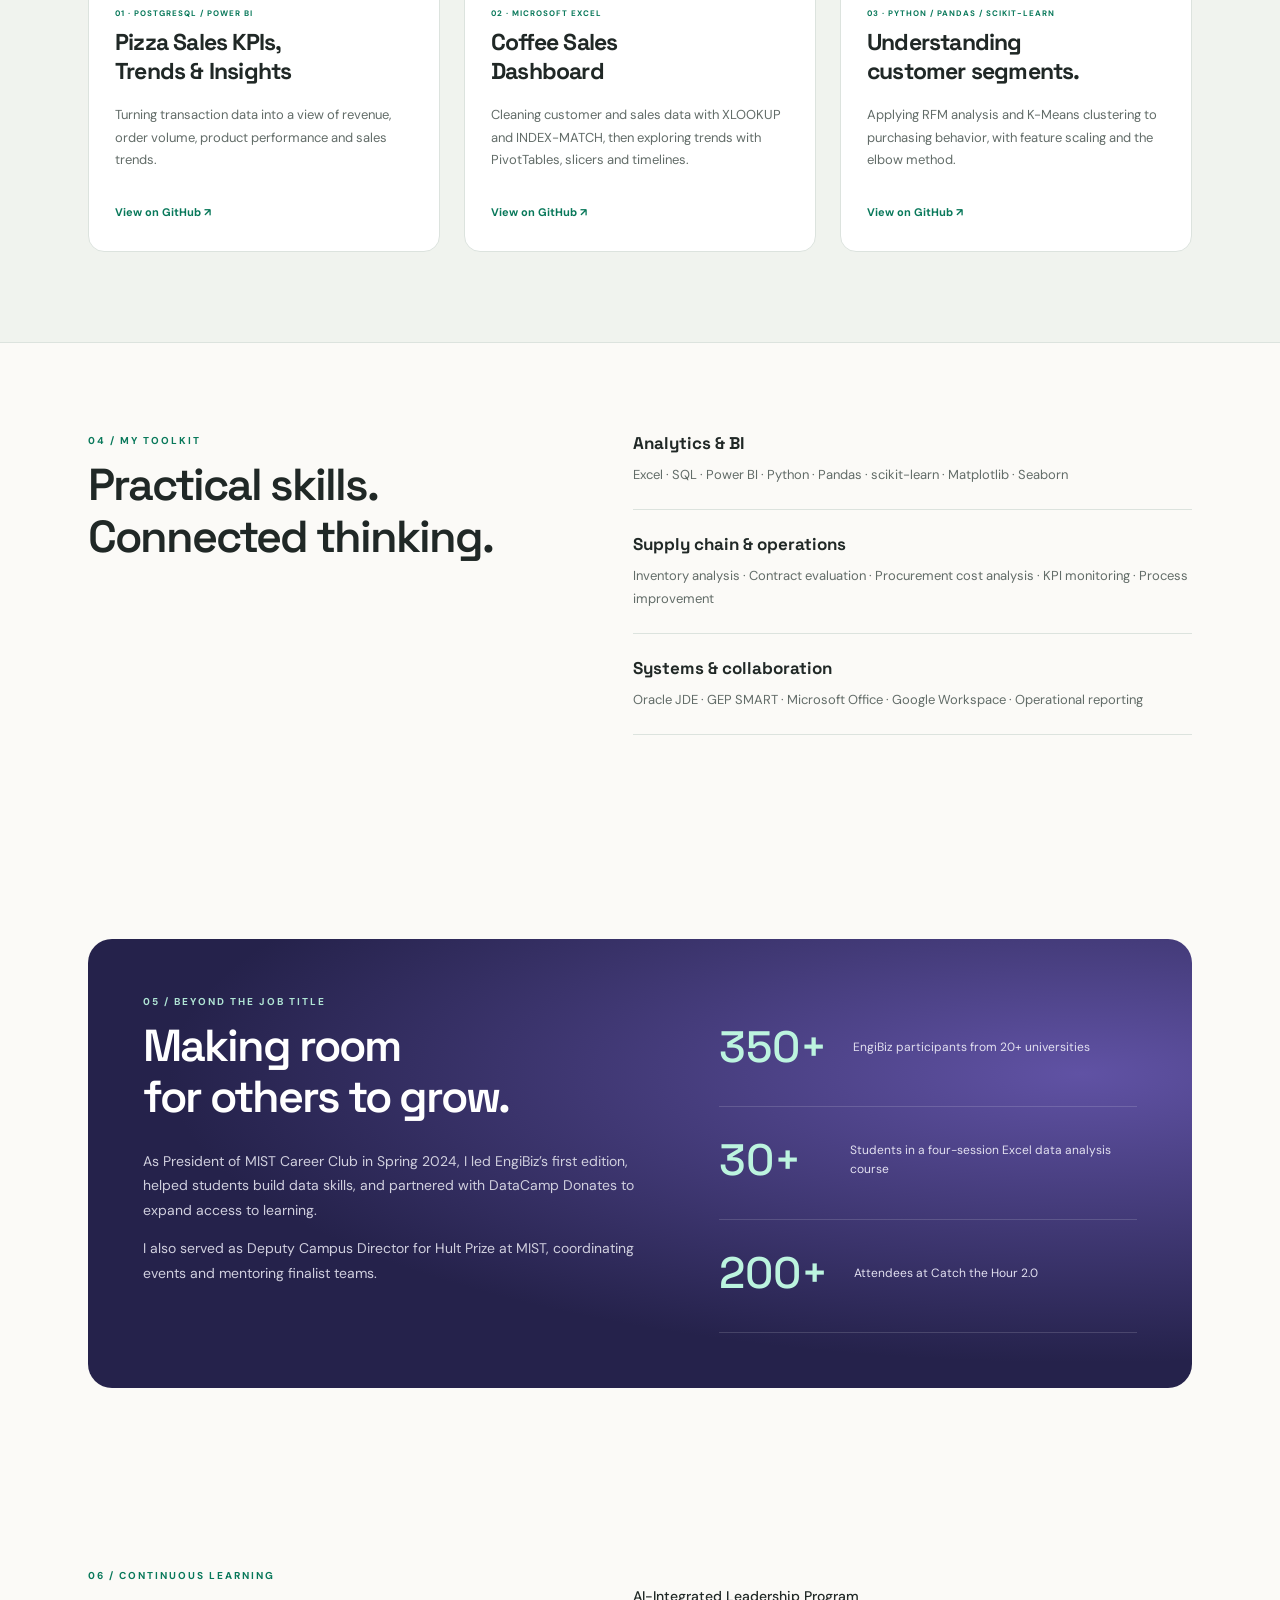
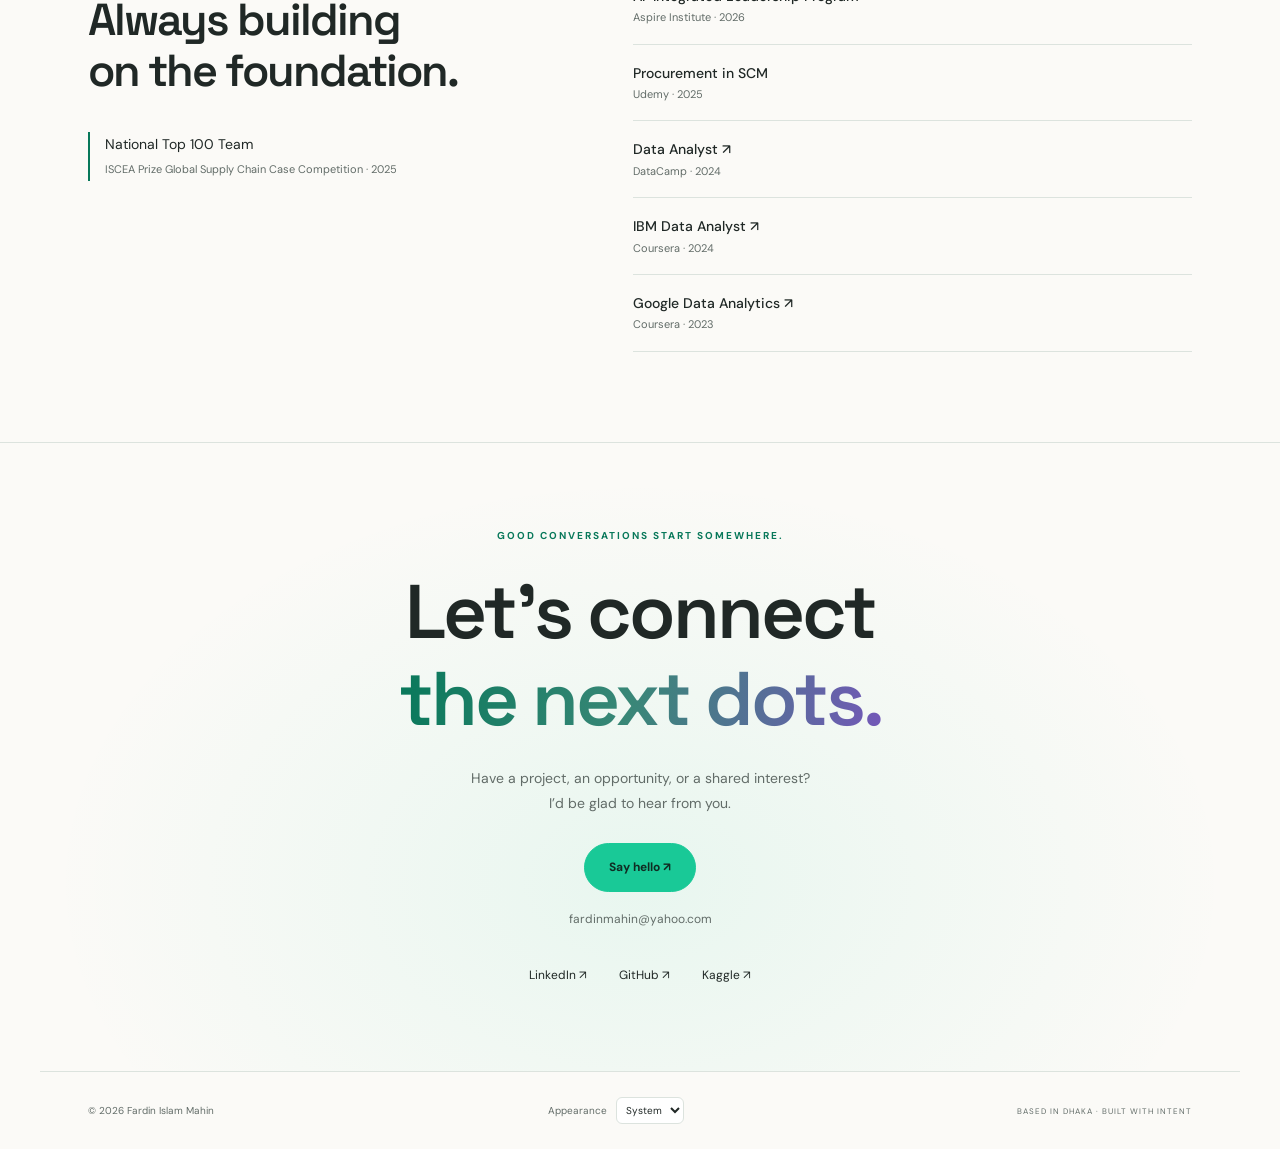
==== commit f0f52e1d: "Add files via upload" ====
--- a/index.html
+++ b/index.html
@@ -1,270 +1,18 @@
-<!DOCTYPE HTML>
-
-<html>
-	<head>
-		<title>Fardin's Portfolio</title>
-		<meta charset="utf-8" />
-		<meta name="viewport" content="width=device-width, initial-scale=1, user-scalable=no" />
-		<link rel="stylesheet" href="assets/css/main.css" />
-	
-		<link rel="icon" type="image/x-icon" href="favicon_bar.ico" />
-	</head>
-	<body class="is-preload">
-
-		<!-- Header -->
-			<header id="header">
-				<div class="inner">
-					<a href="#" class="image avatar"><img src="images/avatar.jpg" alt="" /></a>
-					<h1><strong>I am Fardin</strong>, from Dhaka, Bangladesh,<br/>
-						an IPE graduate with hands-on experience<br/>
-						in SCM & Data Analytics.</h1>
-				</div>
-				<p>
-					<ul class="icons">
-						<li><a href="https://www.linkedin.com/in/fardin-islam-mahin/" class="icon brands fa-linkedin"><span class="label">LinkedIn</span></a></li>
-						<li><a href="https://github.com/fardiiin" class="icon brands fa-github"><span class="label">Github</span></a></li>
-						<li><a href="https://www.kaggle.com/fardinmahin" class="icon brands fa-kaggle"><span class="label">Kaggle</span></a></li>
-					</ul>
-				</p>
-				<p>
-					<a href="Fardin_Mahin_Resume.pdf" class="button primary small">My Resume</a>
-					<a href="#three" class="button primary small">Contact Me</a>
-				</p>
-			</header>
-
-		<!-- Main -->
-			<div id="main">
-
-				<!-- One -->
-					<section id="one">
-						<header class="major">
-							<h2>Hello, there! 👋</h2>
-							<h3>Welcome to my portfolio website!</h3>
-						</header>
-						<p>I'm Fardin Islam Mahin, a data analyst skilled in data collection, cleaning, manipulation, analysis, and visualization.
-							Tools I use to drive informed decision-making includes: <br><br>
-								<img src="https://upload.wikimedia.org/wikipedia/commons/3/38/Jupyter_logo.svg" height="25" alt="jupyter"  />
-								<img width="12" />
-								<img src="https://upload.wikimedia.org/wikipedia/commons/c/c3/Python-logo-notext.svg" height="25" alt="python"  />
-								<img width="12" /> 
-								<img src="https://numpy.org/images/logo.svg" height="25" alt="numpy"  />
-								<img width="12" />
-								<img src="https://pandas.pydata.org/static/img/pandas_mark.svg" height="25" alt="pandas"  />
-								<img width="12" />
-								<img src="https://upload.wikimedia.org/wikipedia/commons/8/84/Matplotlib_icon.svg" height="25" alt="matplotlib"  />
-								<img width="12" />
-								<img src="https://seaborn.pydata.org/_images/logo-mark-lightbg.svg" height="25" alt="seaborn"  />
-								<img width="12" />
-								<img src="https://scikit-learn.org/stable/_images/scikit-learn-logo-notext.png" height="25" alt="sklearn"  /> <br>
-								<img src="https://upload.wikimedia.org/wikipedia/commons/8/87/Sql_data_base_with_logo.png" height="25" alt="SQL"  />
-								<img width="5" />
-								<img src="https://upload.wikimedia.org/wikipedia/commons/2/29/Postgresql_elephant.svg" height="25" alt="postgres"  />
-								<img width="12" /> 
-								<img src="https://upload.wikimedia.org/wikipedia/commons/c/cf/New_Power_BI_Logo.svg" height="25" alt="PowerBI"  />
-								<img width="12" />
-								<img src="images/excel.png" height="25" alt="Excel"  />
-								<img width="12" />
-								<img src="https://upload.wikimedia.org/wikipedia/commons/thumb/d/d2/Minitab_Logo.svg/135px-Minitab_Logo.svg.png" height="25" alt="minitab"  />
-								<img width="12" />
-								<img src="https://upload.wikimedia.org/wikipedia/commons/thumb/1/1b/R_logo.svg/1086px-R_logo.svg.png?20240131042527" height="22" alt="R"  />
-								<img width="12" /> <br>
-							and other relevant tools.
-						</p>
-						<!-- <ul class="actions">
-							<li><a href="https://www.overleaf.com/read/scmyfkswdjpd#27a4f5" class="button">My Resume</a></li>
-							<li><a href="#three" class="button">Contact Me</a></li> -->
-					</section>
-				<!-- Experience new added -->
-					<section id="experience">
-						<h2>Work Experience</h2>
-						
-						<div class="work-item">
-							<h3>Supply Chain Management Intern</h3>
-							<h4>Chevron (July 2025 - November 2025)</h4>
-							<ul>
-								<li>Enhanced supply chain integrity by investigating and redesigning data recording systems, conducting warehouse cycle counts, and reconciling over 100+ major material records to improve consumption tracking.</li>
-								<li>Assessed contract renewals for C&F service providers by analyzing rate revisions and historical cost data to evaluate business and financial impact, supporting informed negotiations.</li>
-							</ul>
-						</div>
-					</section>
-				<!-- Two -->
-					<section id="two">
-						<h2>My Data Projects</h2>
-						<div class="row">
-
-							<article class="col-6 col-12-xsmall work-item">
-								<a href="images/fulls/05.jpg" class="image fit thumb"><img src="images/thumbs/05.jpg" alt="" /></a>
-								<h3><strong></strong>Customer Segmentation using K-Means Clustering</strong></h3>
-								<p><u><i>Python - Pandas & scikit-learn</i></u></p>
-								<p>This project is to perform customer segmentation utilizing RFM (Recency, Frequency, Monetary) analysis coupled with K-Means clustering. The process begins 
-									with data preprocessing, where recency, frequency, and monetary metrics are curated from transactional data. Subsequently, the data undergoes 
-									scaling and optimization for clustering through the elbow method, determining an optimal number of clusters (3 or 4). Following model training, 
-									customers are segmented into three groups: 'Gold', 'Silver', and 'General', based on their RFM attributes. A user interaction feature allows for 
-									querying customer IDs to discern their respective group memberships, facilitating targeted marketing strategies.</p>
-								<p><a href="https://github.com/fardiiin/ostad-ds-32/tree/main/Customer_Segmentation_RFM_using_K_Mean_Clustering" alt="kmeans_customer_seg">Learn more</a></p>
-							</article>
-							
-							<article class="col-6 col-12-xsmall work-item">
-								<a href="images/fulls/04.jpg" class="image fit thumb"><img src="images/thumbs/04.jpg" alt="" /></a>
-								<h3><strong></strong>Handwritten Digits Recognition Using KNN</strong></h3>
-								<p><u><i>Python - Pandas & scikit-learn</i></u></p>
-								<p>This project is done for classifying handwritten digits using the K-Nearest Neighbors (KNN) algorithm. Initially, the MNIST dataset is loaded and preprocessed, 
-									including scaling and flattening of the images. Subsequently, a KNN classifier is trained on the flattened training data achieving an accuracy score of 
-									97.05% on the test set. In the image recognition phase, an image of a handwritten digit is processed, resized, and fed into the trained model, successfully
-									predicting the digit as a '9'. Finally, the trained KNN model is saved for future use.</p>
-								<p><a href="https://github.com/fardiiin/ostad-ds-32/tree/main/Digits_recognition_knn" alt="knn_digit_rec">Learn more</a></p>
-							</article>
-							
-							<article class="col-6 col-12-xsmall work-item">
-								<a href="images/fulls/03.png" class="image fit thumb"><img src="images/thumbs/03.png" alt="" /></a>
-								<h3><strong></strong>Breast Cancer Detection using SVM</strong></h3>
-								<p><u><i>Python - Pandas & scikit-learn</i></u></p>
-								<p>Implemented Support Vector Machines (SVMs) algorith to classify breast cancer tumors using 
-									the Breast Cancer Wisconsin (Diagnostic) dataset sourced from Kaggle. The dataset consists of various features characterizing tumors, 
-									with diagnoses labeled as malignant (M) or benign (B). After preprocessing the data and splitting it into training and testing sets, an 
-									SVM model with a linear kernel is trained, achieving an accuracy score of 95.91% on the test set. The model demonstrates its predictive 
-									capability by correctly classifying a new tumor sample.</p>
-								<p><a href="https://github.com/fardiiin/ostad-ds-32/blob/main/svm_breast_cancer_prediction/svm_breast_cancer_prediction.ipynb" alt="svm_breast_cancer">Learn more</a></p>
-							</article>
-							
-							<article class="col-6 col-12-xsmall work-item">
-								<a href="images/fulls/01.jpg" class="image fit thumb"><img src="images/thumbs/01.jpg" alt="" /></a>
-								<h3><strong></strong>Social Media Content Analysis</strong></h3>
-								<p><u><i>Python - Pandas, Matplotlib & Seaborn</i></u></p>
-								<p>Analyzed Social Buzz client data, identifying top content categories as <b><i>Data Analyst at Accenture (Job Simulation)</i></b>. 
-									Data cleaning involved handling null values, adjusting data types, and removing duplicates. 
-									Performed data manipulation, modeling, analusis, and visualization. 
-									The final analysis identified the top 5 content categories, visualized through bar plots and 
-									pie charts.</p>
-								<p><a href="https://github.com/fardiiin/accenture-social-buzz/" alt="accenture">Learn more</a></p>
-							</article>
-
-							<article class="col-6 col-12-xsmall work-item">
-								<a href="images/fulls/02.jpg" class="image fit thumb"><img src="images/thumbs/02.jpg" alt="" /></a>
-								<h3><strong>Pizza Sales KPIs & Trends</strong></h3>
-								<p><u><i>PostgreSQL & Power BI</i></u></p>
-								<p>Analyzed sales data from January to December 2015, featuring pizzas of various sizes and categories. 
-									Key requirements include KPIs like Total Revenue, Average Order Value, Total Pizzas Sold, and 
-									Charts depicting trends and sales breakdowns. Utilized PostgreSQL and Power BI for analysis and reporting.</p>
-								<p><a href="https://github.com/fardiiin/Pizza-Sales-KPIs-Trends-and-Insights" alt="Pizza-PowerBI">Learn more</a></p>
-							</article>
-
-							<article class="col-6 col-12-xsmall work-item">
-								<a href="images/fulls/0.jpg" class="image fit thumb"><img src="images/thumbs/0.jpg" alt="" /></a>
-								<h3><strong></strong>Coffee Sales Dashboard</strong></h3>
-								<p><u><i>Microsoft Excel</i></u></p>
-								<p>Created a user-friendly dashboard from a complex dataset containing customer, product, and order information. Key tasks included 
-									leveraging XLOOKUP() and INDEX() MATCH() for data population, employing IF() functions for abbreviation replacement, and 
-									formatting data for consistency. Data management involved removing duplicates and creating a reference table. Data analysis 
-									comprised generating pivot tables and charts to visualize sales trends, top customers, and gross 
-									sales by country. The dashboard featured timeline and slicers for efficient data filtering.</p>
-								<p><a href="https://github.com/fardiiin/Coffee-Sales-Excel" alt="cofee_sales_excel">Learn more</a></p>
-							</article>
-						</div>
-						<!--
-						<ul class="actions">
-							<li><a href="#" class="button">Full Portfolio</a></li>
-						</ul> -->
-					</section>
-
-					<section id="two.1">
-						<h2>Certificates & Badges</h2>
-							<a href="https://www.datacamp.com/certificate/DA0026322188772">
-							<img src="images/badges/DA_Badge_with_outline.png" alt="datacamp" style="height: 80px;" />
-							</a>
-							<img width="12" /> 
-							<a href="https://www.credly.com/badges/72d4d0ea-7f81-4b77-afaf-230e9be0acf6/public_url">
-							<img src="images/badges/ibm-data-analyst-professional-certificate.png" alt="ibm" style="height: 75px;" />
-							</a>
-							<img width="12" /> 
-							<a href="https://www.credly.com/badges/44e04091-5e87-43d4-b211-81f739883a97/public_url">
-							<img src="images/badges/google-data-analytics-professional-certificate.2.png" alt="ggl" style="height: 80px;" />
-							</a>
-					</section>
-<!-- Leadership new added -->
-				<section id="leadership">
-				    <h2>Leadership</h2>
-				
-				    <div class="work-item">
-				        <h3>President, MIST Career Club (Spring 2024)</h3>
-				        <ul>
-				            <li>Led EngiBiz, MIST's first inter-university engineering business case competition, engaging 350+ participants from 20+ universities.</li>
-				            <li>Conducted a 4-class Microsoft Excel Data Analysis course for 30+ students.</li>
-				            <li>Partnered with DataCamp Donates to provide 1-year scholarships to students.</li>
-				        </ul>
-				    </div>
-				</section>
-				<!-- Three -->
-					<section id="three">
-						<h2>Get In Touch</h2>
-						<!-- <p>Accumsan pellentesque commodo blandit enim arcu non at amet id arcu magna. Accumsan orci faucibus id eu lorem semper nunc nisi lorem vulputate lorem neque lorem ipsum dolor.</p> -->
-						<div class="row">
-							<div class="col-8 col-12-small">
-								
-								<!-- modify this form HTML and place wherever you want your form -->
-								<form
-								action="https://formspree.io/f/xpzvyjlj"
-								method="POST"
-								>
-								<label>
-									Your E-mail:
-									<input type="email" name="email">
-								</label>
-								<label>
-									Write your message here:
-									<textarea name="message"></textarea>
-								</label>
-								<!-- your other form fields go here -->
-								<button type="submit" class="button small">Send</button>
-								</form>
-
-							</div>
-							<div class="col-4 col-12-small">
-								<ul class="labeled-icons">
-									<li>
-
-									</li>
-									<li>
-										<h3 class="icon solid fa-mobile-alt"><span class="label">Phone</span></h3>
-										+880-9696-963283
-									</li>
-									<li>
-										<h3 class="icon solid fa-envelope"><span class="label">Email</span></h3>
-										<a href="mailto:fardin@engineer.com">fardin@engineer.com</a>
-									</li>
-								</ul>
-							</div>
-						</div>
-					</section>
-
-				<!-- Four -->
-
-		<!-- Footer -->
-			<footer id="footer">
-				<div class="inner">
-					<!-- <ul class="icons">
-						<li><a href="https://www.linkedin.com/in/fardin-islam-mahin/" class="icon brands fa-linkedin"><span class="label">LinkedIn</span></a></li>
-						<li><a href="https://github.com/fardiiin" class="icon brands fa-github"><span class="label">Github</span></a></li>
-						<li><a href="https://www.kaggle.com/fardinmahin" class="icon brands fa-kaggle"><span class="label">Kaggle</span></a></li>
-					</ul> -->
-					<ul class="copyright">
-						<li>&copy; Fardin Islam Mahin</li><li>Design: <a href="http://html5up.net">html5up.net</a></li>
-					</ul>
-				</div>
-			</footer>
-
-		<!-- Scripts -->
-			<script src="assets/js/jquery.min.js"></script>
-			<script src="assets/js/jquery.poptrox.min.js"></script>
-			<script src="assets/js/browser.min.js"></script>
-			<script src="assets/js/breakpoints.min.js"></script>
-			<script src="assets/js/util.js"></script>
-			<script src="assets/js/main.js"></script>
-
-	</body>
-</html>
-
-
-
-
-
+<!doctype html>
+<html lang="en"><head><meta charset="utf-8"><meta name="viewport" content="width=device-width,initial-scale=1"><meta name="color-scheme" content="light dark"><title>Fardin Islam Mahin — Engineering clarity.</title><meta name="description" content="Fardin Islam Mahin: Industrial and Production Engineering graduate working across business analysis, supply chain and data analytics."><link rel="stylesheet" href="style.css"><script src="app.js" defer></script></head>
+<body><a class="skip" href="#main">Skip to content</a><header><a class="brand" href="#home">fm<span>.</span></a><nav aria-label="Main navigation"><a href="#about">About</a><a href="#experience">Experience</a><a href="#work">Projects</a><a href="#leadership">Beyond work</a></nav><a class="small-button" href="#contact">Let’s connect ↗</a></header>
+<main id="main"><section class="hero" id="home"><div class="eyebrow pill"><span class="dot"></span> DHAKA, BANGLADESH · A MULTIDISCIPLINARY PERSPECTIVE</div><p class="intro">Hi, I’m Fardin Islam Mahin.</p><h1>ENGINEERING CLARITY.<br><span>CONNECTING THE DOTS.</span></h1><p class="hero-copy">I connect data, operations and people to make sense of complex problems—and help turn insight into better decisions.</p><div class="actions"><a class="button primary" href="#work">Explore my work <span>↗</span></a><a class="button" href="#experience">My experience <span>↓</span></a></div><div class="hero-bottom"><span>INDUSTRIAL ENGINEERING</span><i>✳</i><span>BUSINESS ANALYSIS</span><i>✳</i><span>SUPPLY CHAIN</span><i>✳</i><span>DATA & AI</span></div></section>
+<section id="about" class="section about"><div class="portrait"><img src="assets/avatar.jpg" alt="Fardin Islam Mahin"><div class="portrait-caption">FARDIN ISLAM MAHIN <span>23.81° N · 90.41° E</span></div></div><div><p class="eyebrow">01 / A LITTLE ABOUT ME</p><h2>An engineer’s mindset.<br>A bigger-picture view.</h2><p>I’m an Industrial and Production Engineering graduate from the Military Institute of Science and Technology (MIST). My experience spans supply chain operations, business analysis, digital content evaluation and manufacturing.</p><p>From reconciling inventory records at Chevron to supporting ERP workflows at Basumati Construction, I’ve worked where reliable information meets everyday operations. Alongside that, my work with TELUS Digital involves evaluating content quality for AI datasets.</p><div class="about-facts"><div><strong>B.Sc. in IPE</strong><span>MIST · Class of 2025</span></div><div><strong>IELTS 8.0</strong><span>English · Bangla (native)</span></div></div></div></section>
+<section id="experience" class="section"><div class="section-heading"><div><p class="eyebrow">02 / WHERE I’VE CONTRIBUTED</p><h2>Experience in context.</h2></div><p>Different industries.<br>A shared focus on better information.</p></div><div class="timeline">
+<article class="role"><div class="role-meta"><span class="current">CURRENT · PART-TIME</span><p>Mar 2023 — Present</p></div><div><h3>TELUS Digital</h3><h4>Internet Safety Evaluator · Individual Contractor</h4><p>Evaluate and annotate video, text and imagery to support search algorithms and recommendation models. Apply evolving rating criteria to assess relevance, intent and quality in a self-managed remote environment.</p><div class="tags"><span>Content evaluation</span><span>AI data quality</span></div></div></article>
+<article class="role"><div class="role-meta"><span>BUSINESS ANALYSIS</span><p>Jan 2026 — May 2026</p></div><div><h3>Basumati Construction</h3><h4>Senior Executive, Business Analyst</h4><p>Analyzed operations, marketing performance and market intelligence for management reporting. Coordinated ERP development and troubleshooting across departments, and led a Customer Relations Officer team to standardize workflows and reporting.</p><div class="tags"><span>Operational reporting</span><span>ERP workflows</span><span>Team coordination</span></div></div></article>
+<article class="role"><div class="role-meta"><span>SUPPLY CHAIN</span><p>Jul 2025 — Nov 2025</p></div><div><h3>Chevron</h3><h4>Supply Chain Management Intern</h4><p>Reconciled 100+ material records in Oracle JDE, redesigned consumption tracking, and investigated catalogue discrepancies. Analyzed C&F contract costs and camp provision consumption to support procurement decisions and purchase requisitions in GEP SMART.</p><div class="tags"><span>Inventory accuracy</span><span>Contract evaluation</span><span>Procure-to-pay</span></div></div></article>
+<article class="role"><div class="role-meta"><span>MANUFACTURING</span><p>Feb 2024 — Mar 2024</p></div><div><h3>KSRM</h3><h4>Trainee, Industrial Attachment</h4><p>Collected production data from melting and re-rolling processes, built control charts, and investigated process deviations with shop-floor teams.</p><div class="tags"><span>Quality control</span><span>Root cause analysis</span></div></div></article></div></section>
+<section id="work" class="work-section"><div class="section"><div class="section-heading"><div><p class="eyebrow">03 / SELECTED PROJECTS</p><h2>From raw data<br>to a clearer picture.</h2></div><div class="filters" role="group" aria-label="Filter projects"><button class="active" data-filter="all" aria-pressed="true">All work</button><button data-filter="bi" aria-pressed="false">Dashboards</button><button data-filter="ml" aria-pressed="false">Machine learning</button></div></div><div class="projects">
+<article class="project" data-category="bi"><a class="project-image" href="https://github.com/fardiiin/Pizza-Sales-KPIs-Trends-and-Insights" target="_blank" rel="noopener noreferrer"><img src="assets/02.jpg" alt="Pizza sales project dashboard" loading="lazy"><span>Explore project ↗</span></a><div class="project-body"><p class="eyebrow">01 · POSTGRESQL / POWER BI</p><h3>Pizza Sales KPIs,<br>Trends & Insights</h3><p>Turning transaction data into a view of revenue, order volume, product performance and sales trends.</p><a href="https://github.com/fardiiin/Pizza-Sales-KPIs-Trends-and-Insights" target="_blank" rel="noopener noreferrer">View on GitHub ↗</a></div></article>
+<article class="project" data-category="bi"><a class="project-image" href="https://github.com/fardiiin/Coffee-Sales-Excel" target="_blank" rel="noopener noreferrer"><img src="assets/0.jpg" alt="Coffee sales Excel dashboard" loading="lazy"><span>Explore project ↗</span></a><div class="project-body"><p class="eyebrow">02 · MICROSOFT EXCEL</p><h3>Coffee Sales<br>Dashboard</h3><p>Cleaning customer and sales data with XLOOKUP and INDEX-MATCH, then exploring trends with PivotTables, slicers and timelines.</p><a href="https://github.com/fardiiin/Coffee-Sales-Excel" target="_blank" rel="noopener noreferrer">View on GitHub ↗</a></div></article>
+<article class="project" data-category="ml"><a class="project-image" href="https://github.com/fardiiin/ostad-ds-32/tree/main/Customer_Segmentation_RFM_using_K_Mean_Clustering" target="_blank" rel="noopener noreferrer"><img src="assets/05.jpg" alt="Customer segmentation project illustration" loading="lazy"><span>Explore project ↗</span></a><div class="project-body"><p class="eyebrow">03 · PYTHON / PANDAS / SCIKIT-LEARN</p><h3>Understanding<br>customer segments.</h3><p>Applying RFM analysis and K-Means clustering to purchasing behavior, with feature scaling and the elbow method.</p><a href="https://github.com/fardiiin/ostad-ds-32/tree/main/Customer_Segmentation_RFM_using_K_Mean_Clustering" target="_blank" rel="noopener noreferrer">View on GitHub ↗</a></div></article></div><p id="filter-status" class="sr-only" aria-live="polite">Showing all 3 projects.</p></div></section>
+<section class="section skills"><div><p class="eyebrow">04 / MY TOOLKIT</p><h2>Practical skills.<br>Connected thinking.</h2></div><div class="skill-list"><div><h3>Analytics & BI</h3><p>Excel · SQL · Power BI · Python · Pandas · scikit-learn · Matplotlib · Seaborn</p></div><div><h3>Supply chain & operations</h3><p>Inventory analysis · Contract evaluation · Procurement cost analysis · KPI monitoring · Process improvement</p></div><div><h3>Systems & collaboration</h3><p>Oracle JDE · GEP SMART · Microsoft Office · Google Workspace · Operational reporting</p></div></div></section>
+<section id="leadership" class="section"><div class="leadership"><div><p class="eyebrow">05 / BEYOND THE JOB TITLE</p><h2>Making room<br>for others to grow.</h2><p>As President of MIST Career Club in Spring 2024, I led EngiBiz’s first edition, helped students build data skills, and partnered with DataCamp Donates to expand access to learning.</p><p>I also served as Deputy Campus Director for Hult Prize at MIST, coordinating events and mentoring finalist teams.</p></div><div class="impact"><div><strong>350+</strong><span>EngiBiz participants from 20+ universities</span></div><div><strong>30+</strong><span>Students in a four-session Excel data analysis course</span></div><div><strong>200+</strong><span>Attendees at Catch the Hour 2.0</span></div></div></div></section>
+<section class="section credentials"><div><p class="eyebrow">06 / CONTINUOUS LEARNING</p><h2>Always building<br>on the foundation.</h2><p class="achievement">National Top 100 Team<br><span>ISCEA Prize Global Supply Chain Case Competition · 2025</span></p></div><div class="cert-list"><div><strong>AI-Integrated Leadership Program</strong><span>Aspire Institute · 2026</span></div><div><strong>Procurement in SCM</strong><span>Udemy · 2025</span></div><a href="https://www.datacamp.com/certificate/DA0026322188772" target="_blank" rel="noopener noreferrer"><strong>Data Analyst ↗</strong><span>DataCamp · 2024</span></a><a href="https://www.credly.com/badges/72d4d0ea-7f81-4b77-afaf-230e9be0acf6/public_url" target="_blank" rel="noopener noreferrer"><strong>IBM Data Analyst ↗</strong><span>Coursera · 2024</span></a><a href="https://www.credly.com/badges/44e04091-5e87-43d4-b211-81f739883a97/public_url" target="_blank" rel="noopener noreferrer"><strong>Google Data Analytics ↗</strong><span>Coursera · 2023</span></a></div></section>
+<section id="contact" class="contact"><p class="eyebrow">GOOD CONVERSATIONS START SOMEWHERE.</p><h2>Let’s connect<br><span>the next dots.</span></h2><p>Have a project, an opportunity, or a shared interest?<br>I’d be glad to hear from you.</p><a class="button primary" href="mailto:fardinmahin@yahoo.com">Say hello ↗</a><a class="email" href="mailto:fardinmahin@yahoo.com">fardinmahin@yahoo.com</a><div class="socials"><a href="https://www.linkedin.com/in/fardin-islam-mahin/" target="_blank" rel="noopener noreferrer">LinkedIn ↗</a><a href="https://github.com/fardiiin" target="_blank" rel="noopener noreferrer">GitHub ↗</a><a href="https://www.kaggle.com/fardinmahin" target="_blank" rel="noopener noreferrer">Kaggle ↗</a></div></section></main><footer><span>© 2026 Fardin Islam Mahin</span><label>Appearance <select id="theme" aria-label="Color theme"><option value="system">System</option><option value="light">Light</option><option value="dark">Dark</option></select></label><span>BASED IN DHAKA · BUILT WITH INTENT</span></footer></body></html>
--- a/style.css
+++ b/style.css
@@ -0,0 +1,6 @@
+@import url('https://fonts.googleapis.com/css2?family=DM+Sans:wght@400;500;600;700&family=Space+Grotesk:wght@400;500;600;700&display=swap');
+:root{--bg:#fbfaf7;--surface:#fff;--text:#202826;--muted:#626c68;--line:#dce3de;--mint:#08785a;--purple:#7357b8;--soft:#f0f3ee;color-scheme:light}*{box-sizing:border-box}html{scroll-behavior:smooth;scroll-padding-top:100px}body{margin:0;background:var(--bg);color:var(--text);font:16px/1.75 'DM Sans',sans-serif}a{color:inherit;text-decoration:none}button,select{font:inherit;cursor:pointer}a,button,select{-webkit-tap-highlight-color:transparent}a:focus-visible,button:focus-visible,select:focus-visible{outline:3px solid var(--mint);outline-offset:5px}h1,h2,h3,.brand{font-family:'Space Grotesk',sans-serif}h1,h2,h3,h4,p{margin-top:0}h2{font-size:clamp(32px,3.5vw,48px);line-height:1.15;letter-spacing:-2px;font-weight:600;margin-bottom:26px}h3{font-size:25px;line-height:1.25;letter-spacing:-.8px;margin-bottom:10px}p{color:var(--muted)}header{height:94px;max-width:1280px;margin:auto;padding:0 48px;display:flex;align-items:center;justify-content:space-between;border-bottom:1px solid var(--line)}.brand{font-size:38px;font-weight:700;letter-spacing:-4px}.brand span{color:var(--mint)}nav{display:flex;gap:30px;font-size:13px;font-weight:600}nav a:hover,.socials a:hover{color:var(--mint)}.small-button{border:1px solid var(--line);border-radius:30px;padding:10px 20px;font-size:12px;font-weight:700}.hero{text-align:center;padding:75px 24px 0;position:relative;background:radial-gradient(ellipse at 25% 22%,#17cc9918,transparent 42%),radial-gradient(ellipse at 80% 45%,#7c5bd415,transparent 40%)}.eyebrow{font-size:10px;font-weight:700;letter-spacing:2px;color:var(--mint);line-height:1.6}.pill{display:inline-flex;align-items:center;gap:9px;border:1px solid var(--line);background:var(--surface);border-radius:30px;padding:8px 14px;font-size:9px;letter-spacing:1.4px}.dot{width:6px;height:6px;border-radius:50%;background:#16b68a}.intro{margin:28px 0 16px;color:var(--text);font-size:18px}.hero h1{font-size:clamp(35px,5.5vw,76px);line-height:1.08;letter-spacing:-3.5px;margin:0 0 26px;font-weight:700}.hero h1 span,.contact h2 span{background:linear-gradient(100deg,var(--mint),#398777 48%,var(--purple));background-clip:text;color:transparent}.hero-copy{max-width:630px;margin:0 auto 30px;font-size:17px;line-height:1.8}.actions{display:flex;justify-content:center;gap:12px}.button{border:1px solid var(--line);border-radius:30px;padding:13px 24px;font-size:12px;font-weight:700;display:inline-flex;gap:32px;align-items:center;transition:transform .2s}.button:hover{transform:translateY(-3px)}.primary{background:#19c997;color:#102c23;border-color:#19c997}.hero-bottom{max-width:1100px;margin:65px auto 0;border-top:1px solid var(--line);border-bottom:1px solid var(--line);padding:23px 0;display:flex;justify-content:space-around;align-items:center;gap:12px;color:var(--muted);font-size:10px;font-weight:600;letter-spacing:1.8px}.hero-bottom i{font-size:19px;color:var(--mint);font-style:normal}.section{max-width:1200px;margin:auto;padding:90px 48px}.about{display:grid;grid-template-columns:.8fr 1.2fr;gap:85px;align-items:center}.portrait{background:#e5eae3;padding:14px;border-radius:18px;transform:rotate(-2deg)}.portrait img{display:block;width:100%;aspect-ratio:1/1;object-fit:cover;object-position:center;border-radius:8px}.portrait-caption{font-size:9px;letter-spacing:1px;padding:14px 2px 2px;color:#263c30;font-weight:700;display:flex;justify-content:space-between;gap:10px}.portrait-caption span{font-size:8px}.about-facts{display:flex;gap:55px;border-top:1px solid var(--line);padding-top:22px;margin-top:27px}.about-facts strong,.about-facts span{display:block}.about-facts span{font-size:12px;color:var(--muted)}.section-heading{display:flex;justify-content:space-between;align-items:end;gap:30px;margin-bottom:35px}.section-heading h2{margin-bottom:0}.section-heading>p{font-size:13px;margin-bottom:0}.role{display:grid;grid-template-columns:240px 1fr;gap:40px;padding:36px 0;border-top:1px solid var(--line)}.role-meta{font-size:11px;letter-spacing:1px}.role-meta>span{font-size:9px;font-weight:700}.role-meta p{margin-top:12px;letter-spacing:0}.current{color:var(--mint)}.role h4{font-weight:500;font-size:13px;color:var(--mint);margin-bottom:15px}.role p{font-size:14px;max-width:670px}.tags{display:flex;gap:8px;flex-wrap:wrap}.tags span{font-size:10px;background:var(--soft);padding:4px 10px;border-radius:20px;color:var(--muted)}.work-section{background:var(--soft);border-block:1px solid var(--line)}.filters{display:flex;gap:4px;flex-wrap:wrap}.filters button{background:transparent;color:var(--muted);border:1px solid transparent;border-radius:20px;padding:7px 12px;font-size:11px}.filters button.active{background:var(--surface);color:var(--text);border-color:var(--line)}.projects{display:grid;grid-template-columns:repeat(3,1fr);gap:24px}.project{background:var(--surface);border:1px solid var(--line);border-radius:16px;overflow:hidden}.project[hidden]{display:none}.project-image{height:210px;display:block;position:relative;overflow:hidden;background:#d9e8e3}.project-image img{width:100%;height:100%;object-fit:cover;transition:transform .4s}.project:hover img{transform:scale(1.04)}.project-image span{position:absolute;bottom:12px;right:12px;background:#fff;color:#263c30;padding:5px 12px;border-radius:20px;font-size:10px}.project-body{padding:26px}.project-body .eyebrow{font-size:8px;letter-spacing:1px}.project-body h3{font-size:23px}.project-body p:not(.eyebrow){font-size:13px;margin:18px 0 25px}.project-body>a{font-size:11px;font-weight:700;color:var(--mint)}.skills,.credentials{display:grid;grid-template-columns:1fr 1.2fr;gap:80px}.skill-list>div{padding:0 0 22px;margin-bottom:24px;border-bottom:1px solid var(--line)}.skill-list h3{font-size:17px;letter-spacing:0}.skill-list p{font-size:13px;margin:0}.leadership{border-radius:24px;background:radial-gradient(ellipse at 90% 30%,#6052a4,transparent 65%),#25224b;color:#fff;padding:55px;display:grid;grid-template-columns:1.2fr 1fr;gap:75px}.leadership .eyebrow{color:#b0e5d5}.leadership p:not(.eyebrow){color:#d0cfde;font-size:14px}.impact>div{padding:15px 0 20px;border-bottom:1px solid #ffffff25;display:flex;align-items:center;gap:26px}.impact strong{font-family:'Space Grotesk',sans-serif;font-size:44px;font-weight:500;min-width:105px;color:#bcf4df}.impact span{font-size:12px;line-height:1.6;color:#e2e0f0}.cert-list>div,.cert-list>a{display:flex;flex-direction:column;border-bottom:1px solid var(--line);padding:16px 0}.cert-list strong{font-size:14px;font-weight:500}.cert-list span{font-size:11px;color:var(--muted)}.cert-list a:hover strong{color:var(--mint)}.achievement{border-left:2px solid var(--mint);padding-left:15px;font-size:14px;color:var(--text);margin-top:35px}.achievement span{font-size:11px;color:var(--muted)}.contact{text-align:center;padding:85px 24px;background:radial-gradient(ellipse at 50% 70%,#17cc9915,transparent 65%);border-top:1px solid var(--line)}.contact h2{font-size:clamp(48px,6vw,76px);letter-spacing:-3px;margin:24px 0}.contact>p:not(.eyebrow){font-size:14px}.contact .button{margin-top:14px}.email{display:block;font-size:12px;color:var(--muted);margin-top:17px}.socials{display:flex;justify-content:center;gap:32px;margin-top:35px;font-size:12px}footer{border-top:1px solid var(--line);max-width:1200px;margin:auto;padding:25px 48px;display:flex;justify-content:space-between;align-items:center;gap:20px;font-size:10px;color:var(--muted)}footer>span:last-child{font-size:8px;letter-spacing:1px}select{background:var(--surface);color:var(--text);border:1px solid var(--line);padding:5px;border-radius:6px;font-size:10px;margin-left:6px}.skip{position:absolute;top:-100px;left:20px;background:var(--surface);padding:10px;z-index:10}.skip:focus{top:10px}.sr-only{position:absolute;width:1px;height:1px;overflow:hidden;clip-path:inset(50%)}
+@media(prefers-color-scheme:dark){:root:not([data-theme="light"]){--bg:#111816;--surface:#19221f;--text:#edf3ed;--muted:#a9b7af;--line:#303f36;--mint:#55dbb3;--purple:#b49be9;--soft:#16201b;color-scheme:dark}}:root[data-theme="dark"]{--bg:#111816;--surface:#19221f;--text:#edf3ed;--muted:#a9b7af;--line:#303f36;--mint:#55dbb3;--purple:#b49be9;--soft:#16201b;color-scheme:dark}
+@media(max-width:900px){header{padding:0 25px}nav{gap:16px}.section{padding:65px 28px}.about{gap:40px}.role{grid-template-columns:180px 1fr;gap:25px}.projects{gap:14px}.project-body{padding:20px}.project-image{height:160px}.skills,.credentials{gap:40px}.leadership{padding:35px;gap:30px}.impact strong{font-size:34px;min-width:80px}.hero h1{letter-spacing:-2px}}
+@media(max-width:650px){header{height:auto;min-height:80px;flex-wrap:wrap;padding:12px 22px;gap:10px}nav{order:3;width:100%;justify-content:space-between;padding:8px 0;font-size:11px}.brand{font-size:32px}.small-button{font-size:10px}.hero{padding-top:45px}.pill{font-size:7px;letter-spacing:.7px}.intro{font-size:15px}.hero h1{font-size:clamp(30px,7.8vw,48px);letter-spacing:-1.5px}.hero-copy{font-size:14px;max-width:350px}.button{padding:12px 19px;font-size:11px;gap:15px}.hero-bottom{flex-wrap:wrap;font-size:8px;margin-top:40px;gap:13px}.hero-bottom i{display:none}.hero-bottom span{width:44%}.about,.skills,.credentials{grid-template-columns:1fr;gap:30px}.portrait{max-width:330px;margin:auto}.section{padding:55px 24px}.about-facts{gap:35px}.section-heading{align-items:start;flex-direction:column;gap:20px}.role{grid-template-columns:1fr;gap:8px}.role-meta{display:flex;justify-content:space-between;align-items:center;gap:10px}.role-meta p{margin:0}.role h3{font-size:23px}.projects{grid-template-columns:1fr;gap:25px}.project-image{height:230px}.project-body h3 br{display:none}.leadership{grid-template-columns:1fr;padding:29px 24px;gap:15px}.impact strong{min-width:95px}.contact{padding:60px 24px}footer{flex-wrap:wrap;padding:25px 24px}footer>span:last-child{width:100%}.credentials{gap:10px}h2{letter-spacing:-1.3px}}
+@media(prefers-reduced-motion:reduce){html{scroll-behavior:auto}*,*:before,*:after{transition:none!important}}
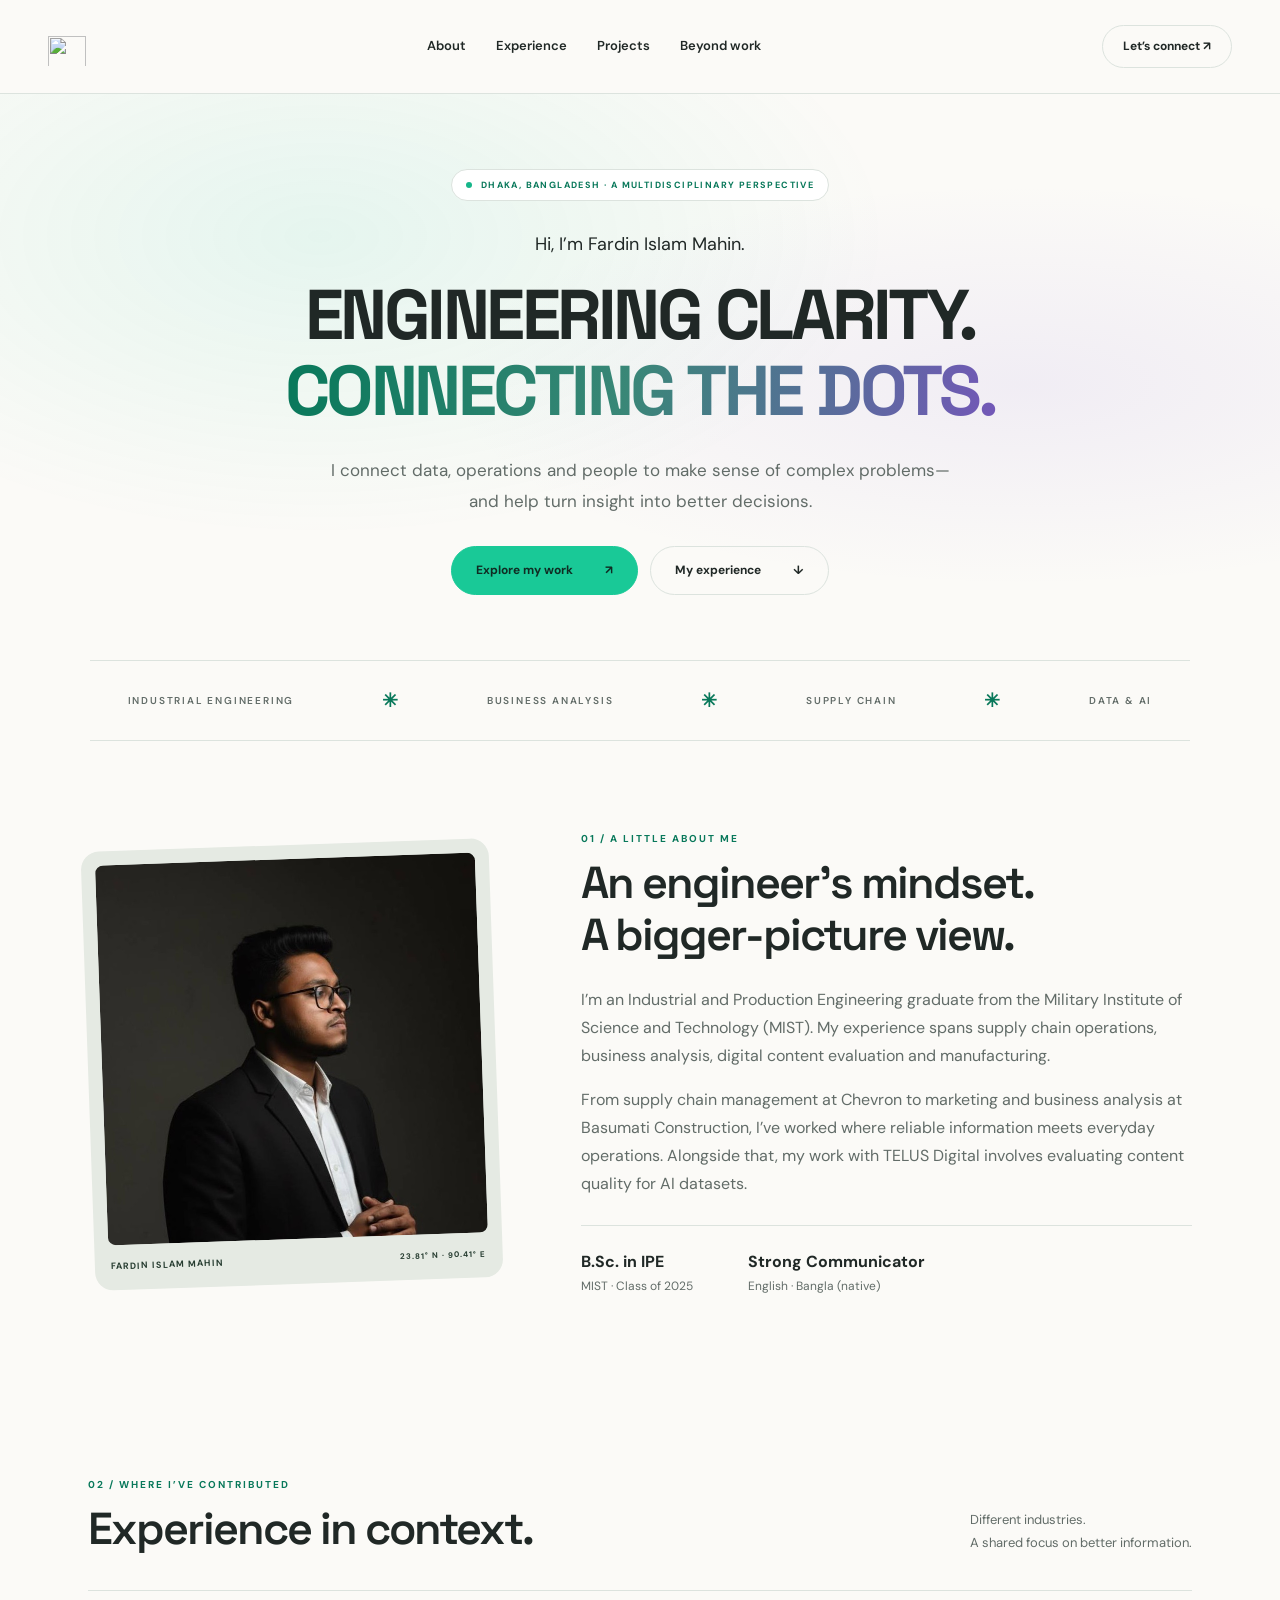
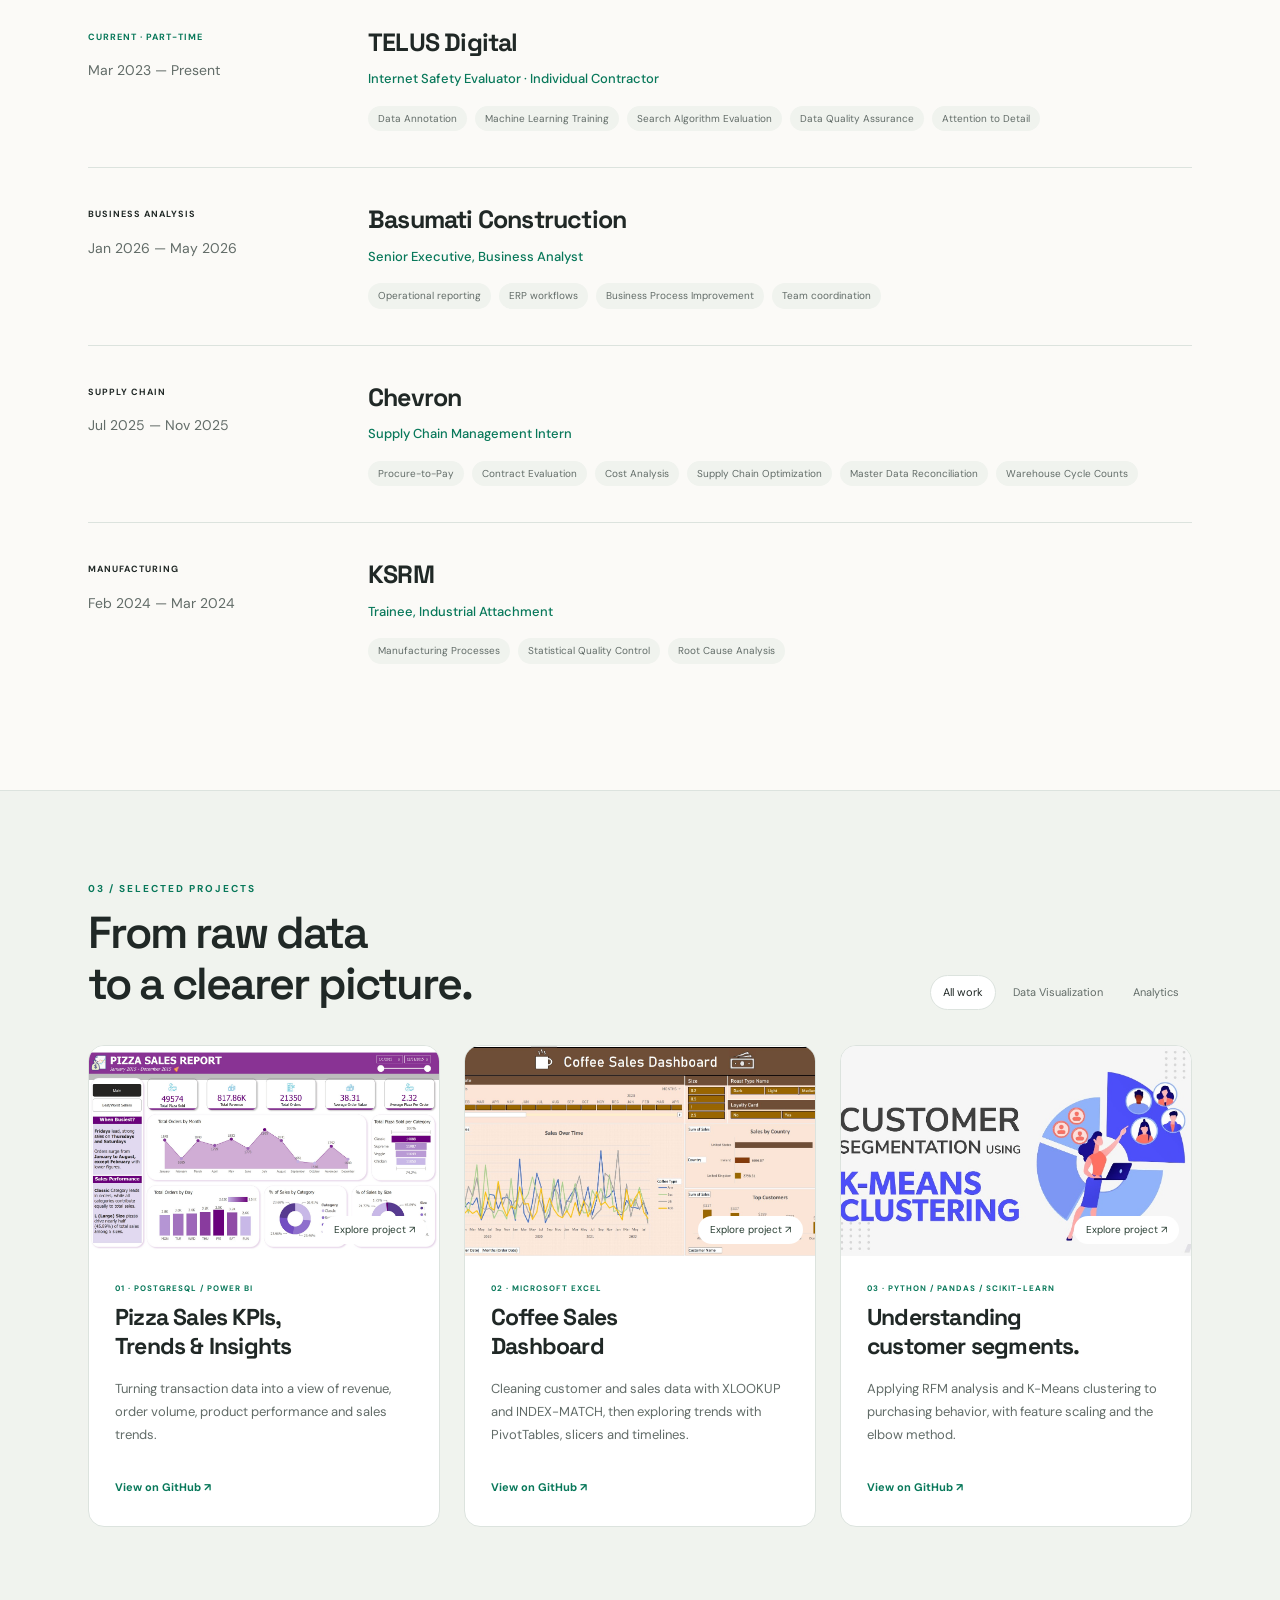
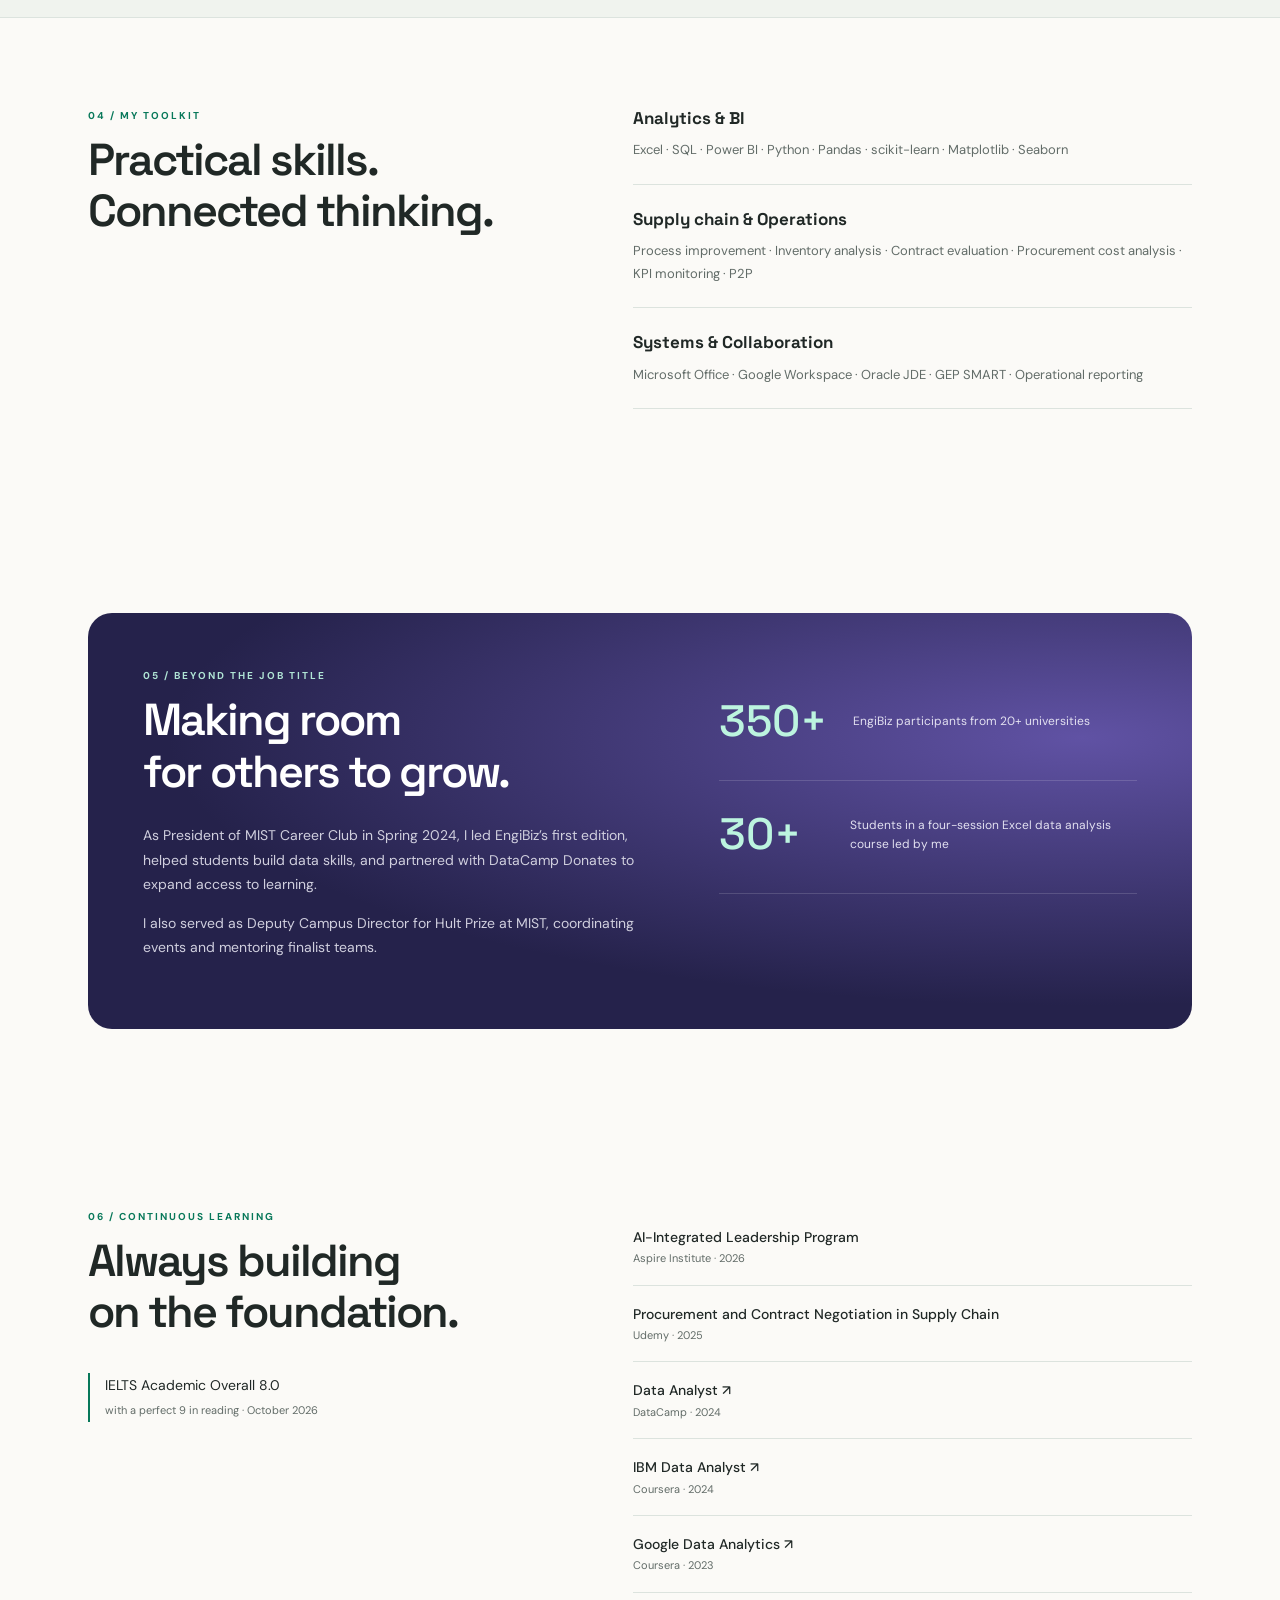
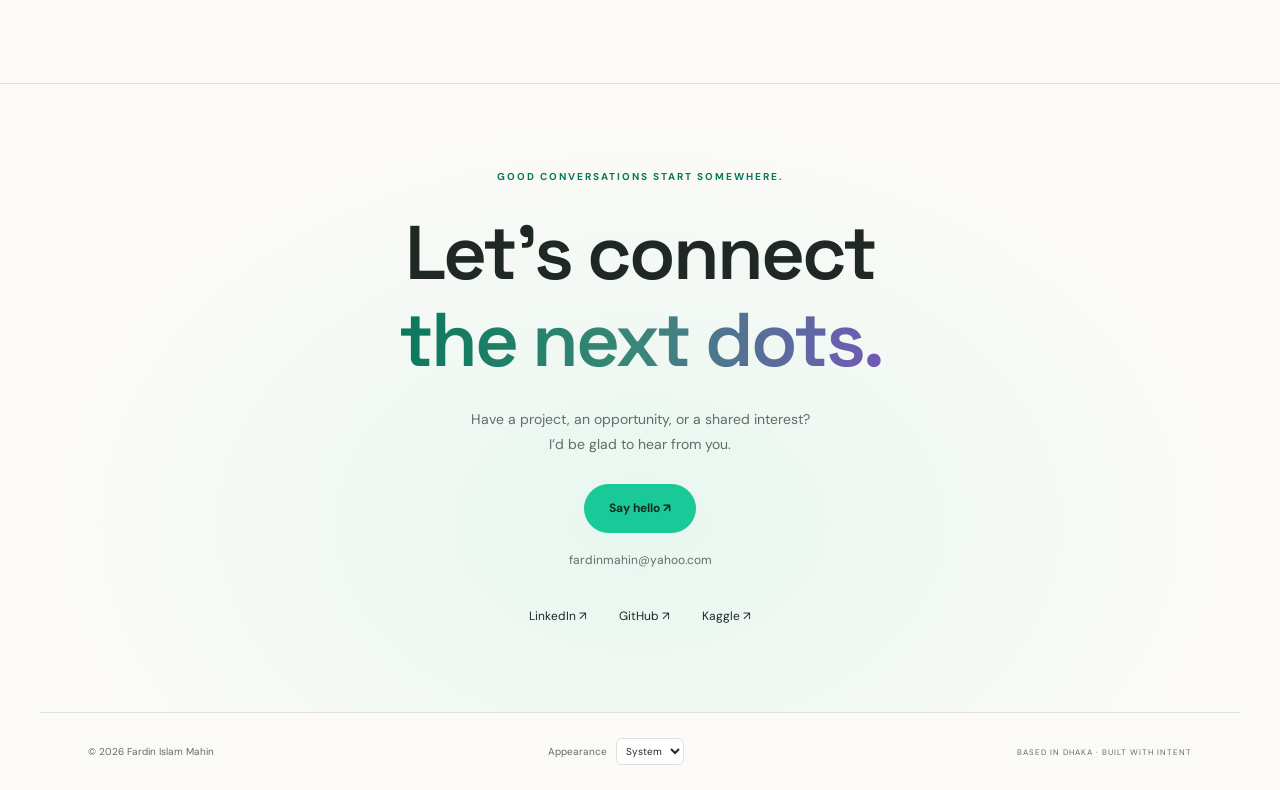
==== commit 3d0dba3d: "Enhance index.html with favicon and ARIA labels Added favicon and improved accessibility attributes." ====
--- a/index.html
+++ b/index.html
@@ -1,18 +1,19 @@
 <!doctype html>
-<html lang="en"><head><meta charset="utf-8"><meta name="viewport" content="width=device-width,initial-scale=1"><meta name="color-scheme" content="light dark"><title>Fardin Islam Mahin — Engineering clarity.</title><meta name="description" content="Fardin Islam Mahin: Industrial and Production Engineering graduate working across business analysis, supply chain and data analytics."><link rel="stylesheet" href="style.css"><script src="app.js" defer></script></head>
-<body><a class="skip" href="#main">Skip to content</a><header><a class="brand" href="#home">fm<span>.</span></a><nav aria-label="Main navigation"><a href="#about">About</a><a href="#experience">Experience</a><a href="#work">Projects</a><a href="#leadership">Beyond work</a></nav><a class="small-button" href="#contact">Let’s connect ↗</a></header>
+<html lang="en"><head><meta charset="utf-8"><meta name="viewport" content="width=device-width,initial-scale=1"><meta name="color-scheme" content="light dark"><title>Fardin Islam Mahin — Engineering clarity.</title><meta name="description" content="Fardin Islam Mahin: Industrial and Production Engineering graduate working across business analysis, supply chain and data analytics."><link rel="stylesheet" href="style.css"><script src="app.js" defer></script><link rel="icon" href="./fardin-favicon.ico">
+<link rel="icon" type="image/svg+xml" sizes="any" href="./fardin-mark.svg"></head>
+<body><a class="skip" href="#main">Skip to content</a><header><a class="brand" href="#home" aria-label="Fardin Islam Mahin — home">   <img src="./fardin-mark.svg" alt="" width="38" height="38"        style="display: block;"> </a><nav aria-label="Main navigation"><a href="#about">About</a><a href="#experience">Experience</a><a href="#work">Projects</a><a href="#leadership">Beyond work</a></nav><a class="small-button" href="#contact">Let’s connect ↗</a></header>
 <main id="main"><section class="hero" id="home"><div class="eyebrow pill"><span class="dot"></span> DHAKA, BANGLADESH · A MULTIDISCIPLINARY PERSPECTIVE</div><p class="intro">Hi, I’m Fardin Islam Mahin.</p><h1>ENGINEERING CLARITY.<br><span>CONNECTING THE DOTS.</span></h1><p class="hero-copy">I connect data, operations and people to make sense of complex problems—and help turn insight into better decisions.</p><div class="actions"><a class="button primary" href="#work">Explore my work <span>↗</span></a><a class="button" href="#experience">My experience <span>↓</span></a></div><div class="hero-bottom"><span>INDUSTRIAL ENGINEERING</span><i>✳</i><span>BUSINESS ANALYSIS</span><i>✳</i><span>SUPPLY CHAIN</span><i>✳</i><span>DATA & AI</span></div></section>
-<section id="about" class="section about"><div class="portrait"><img src="assets/avatar.jpg" alt="Fardin Islam Mahin"><div class="portrait-caption">FARDIN ISLAM MAHIN <span>23.81° N · 90.41° E</span></div></div><div><p class="eyebrow">01 / A LITTLE ABOUT ME</p><h2>An engineer’s mindset.<br>A bigger-picture view.</h2><p>I’m an Industrial and Production Engineering graduate from the Military Institute of Science and Technology (MIST). My experience spans supply chain operations, business analysis, digital content evaluation and manufacturing.</p><p>From reconciling inventory records at Chevron to supporting ERP workflows at Basumati Construction, I’ve worked where reliable information meets everyday operations. Alongside that, my work with TELUS Digital involves evaluating content quality for AI datasets.</p><div class="about-facts"><div><strong>B.Sc. in IPE</strong><span>MIST · Class of 2025</span></div><div><strong>IELTS 8.0</strong><span>English · Bangla (native)</span></div></div></div></section>
+<section id="about" class="section about"><div class="portrait"><img src="assets/avatar.jpg" alt="Fardin Islam Mahin"><div class="portrait-caption">FARDIN ISLAM MAHIN <span>23.81° N · 90.41° E</span></div></div><div><p class="eyebrow">01 / A LITTLE ABOUT ME</p><h2>An engineer’s mindset.<br>A bigger-picture view.</h2><p>I’m an Industrial and Production Engineering graduate from the Military Institute of Science and Technology (MIST). My experience spans supply chain operations, business analysis, digital content evaluation and manufacturing.</p><p>From supply chain management at Chevron to marketing and business analysis at Basumati Construction, I’ve worked where reliable information meets everyday operations. Alongside that, my work with TELUS Digital involves evaluating content quality for AI datasets.</p><div class="about-facts"><div><strong>B.Sc. in IPE</strong><span>MIST · Class of 2025</span></div><div><strong>Strong Communicator</strong><span>English · Bangla (native)</span></div></div></div></section>
 <section id="experience" class="section"><div class="section-heading"><div><p class="eyebrow">02 / WHERE I’VE CONTRIBUTED</p><h2>Experience in context.</h2></div><p>Different industries.<br>A shared focus on better information.</p></div><div class="timeline">
-<article class="role"><div class="role-meta"><span class="current">CURRENT · PART-TIME</span><p>Mar 2023 — Present</p></div><div><h3>TELUS Digital</h3><h4>Internet Safety Evaluator · Individual Contractor</h4><p>Evaluate and annotate video, text and imagery to support search algorithms and recommendation models. Apply evolving rating criteria to assess relevance, intent and quality in a self-managed remote environment.</p><div class="tags"><span>Content evaluation</span><span>AI data quality</span></div></div></article>
-<article class="role"><div class="role-meta"><span>BUSINESS ANALYSIS</span><p>Jan 2026 — May 2026</p></div><div><h3>Basumati Construction</h3><h4>Senior Executive, Business Analyst</h4><p>Analyzed operations, marketing performance and market intelligence for management reporting. Coordinated ERP development and troubleshooting across departments, and led a Customer Relations Officer team to standardize workflows and reporting.</p><div class="tags"><span>Operational reporting</span><span>ERP workflows</span><span>Team coordination</span></div></div></article>
-<article class="role"><div class="role-meta"><span>SUPPLY CHAIN</span><p>Jul 2025 — Nov 2025</p></div><div><h3>Chevron</h3><h4>Supply Chain Management Intern</h4><p>Reconciled 100+ material records in Oracle JDE, redesigned consumption tracking, and investigated catalogue discrepancies. Analyzed C&F contract costs and camp provision consumption to support procurement decisions and purchase requisitions in GEP SMART.</p><div class="tags"><span>Inventory accuracy</span><span>Contract evaluation</span><span>Procure-to-pay</span></div></div></article>
-<article class="role"><div class="role-meta"><span>MANUFACTURING</span><p>Feb 2024 — Mar 2024</p></div><div><h3>KSRM</h3><h4>Trainee, Industrial Attachment</h4><p>Collected production data from melting and re-rolling processes, built control charts, and investigated process deviations with shop-floor teams.</p><div class="tags"><span>Quality control</span><span>Root cause analysis</span></div></div></article></div></section>
-<section id="work" class="work-section"><div class="section"><div class="section-heading"><div><p class="eyebrow">03 / SELECTED PROJECTS</p><h2>From raw data<br>to a clearer picture.</h2></div><div class="filters" role="group" aria-label="Filter projects"><button class="active" data-filter="all" aria-pressed="true">All work</button><button data-filter="bi" aria-pressed="false">Dashboards</button><button data-filter="ml" aria-pressed="false">Machine learning</button></div></div><div class="projects">
+<article class="role"><div class="role-meta"><span class="current">CURRENT · PART-TIME</span><p>Mar 2023 — Present</p></div><div><h3>TELUS Digital</h3><h4>Internet Safety Evaluator · Individual Contractor</h4><div class="tags"><span>Data Annotation</span><span>Machine Learning Training</span><span>Search Algorithm Evaluation</span><span>Data Quality Assurance</span><span>Attention to Detail</span></div></div></article>
+<article class="role"><div class="role-meta"><span>BUSINESS ANALYSIS</span><p>Jan 2026 — May 2026</p></div><div><h3>Basumati Construction</h3><h4>Senior Executive, Business Analyst</h4><div class="tags"><span>Operational reporting</span><span>ERP workflows</span><span>Business Process Improvement</span><span>Team coordination</span></div></div></article>
+<article class="role"><div class="role-meta"><span>SUPPLY CHAIN</span><p>Jul 2025 — Nov 2025</p></div><div><h3>Chevron</h3><h4>Supply Chain Management Intern</h4><div class="tags"><span>Procure-to-Pay</span><span>Contract Evaluation</span><span>Cost Analysis</span><span>Supply Chain Optimization</span><span>Master Data Reconciliation</span><span>Warehouse Cycle Counts</span></div></div></article>
+<article class="role"><div class="role-meta"><span>MANUFACTURING</span><p>Feb 2024 — Mar 2024</p></div><div><h3>KSRM</h3><h4>Trainee, Industrial Attachment</h4><div class="tags"><span>Manufacturing Processes</span><span> Statistical Quality Control</span><span>Root Cause Analysis</span></div></div></article></div></section>
+<section id="work" class="work-section"><div class="section"><div class="section-heading"><div><p class="eyebrow">03 / SELECTED PROJECTS</p><h2>From raw data<br>to a clearer picture.</h2></div><div class="filters" role="group" aria-label="Filter projects"><button class="active" data-filter="all" aria-pressed="true">All work</button><button data-filter="bi" aria-pressed="false">Data Visualization</button><button data-filter="ml" aria-pressed="false">Analytics</button></div></div><div class="projects">
 <article class="project" data-category="bi"><a class="project-image" href="https://github.com/fardiiin/Pizza-Sales-KPIs-Trends-and-Insights" target="_blank" rel="noopener noreferrer"><img src="assets/02.jpg" alt="Pizza sales project dashboard" loading="lazy"><span>Explore project ↗</span></a><div class="project-body"><p class="eyebrow">01 · POSTGRESQL / POWER BI</p><h3>Pizza Sales KPIs,<br>Trends & Insights</h3><p>Turning transaction data into a view of revenue, order volume, product performance and sales trends.</p><a href="https://github.com/fardiiin/Pizza-Sales-KPIs-Trends-and-Insights" target="_blank" rel="noopener noreferrer">View on GitHub ↗</a></div></article>
 <article class="project" data-category="bi"><a class="project-image" href="https://github.com/fardiiin/Coffee-Sales-Excel" target="_blank" rel="noopener noreferrer"><img src="assets/0.jpg" alt="Coffee sales Excel dashboard" loading="lazy"><span>Explore project ↗</span></a><div class="project-body"><p class="eyebrow">02 · MICROSOFT EXCEL</p><h3>Coffee Sales<br>Dashboard</h3><p>Cleaning customer and sales data with XLOOKUP and INDEX-MATCH, then exploring trends with PivotTables, slicers and timelines.</p><a href="https://github.com/fardiiin/Coffee-Sales-Excel" target="_blank" rel="noopener noreferrer">View on GitHub ↗</a></div></article>
 <article class="project" data-category="ml"><a class="project-image" href="https://github.com/fardiiin/ostad-ds-32/tree/main/Customer_Segmentation_RFM_using_K_Mean_Clustering" target="_blank" rel="noopener noreferrer"><img src="assets/05.jpg" alt="Customer segmentation project illustration" loading="lazy"><span>Explore project ↗</span></a><div class="project-body"><p class="eyebrow">03 · PYTHON / PANDAS / SCIKIT-LEARN</p><h3>Understanding<br>customer segments.</h3><p>Applying RFM analysis and K-Means clustering to purchasing behavior, with feature scaling and the elbow method.</p><a href="https://github.com/fardiiin/ostad-ds-32/tree/main/Customer_Segmentation_RFM_using_K_Mean_Clustering" target="_blank" rel="noopener noreferrer">View on GitHub ↗</a></div></article></div><p id="filter-status" class="sr-only" aria-live="polite">Showing all 3 projects.</p></div></section>
-<section class="section skills"><div><p class="eyebrow">04 / MY TOOLKIT</p><h2>Practical skills.<br>Connected thinking.</h2></div><div class="skill-list"><div><h3>Analytics & BI</h3><p>Excel · SQL · Power BI · Python · Pandas · scikit-learn · Matplotlib · Seaborn</p></div><div><h3>Supply chain & operations</h3><p>Inventory analysis · Contract evaluation · Procurement cost analysis · KPI monitoring · Process improvement</p></div><div><h3>Systems & collaboration</h3><p>Oracle JDE · GEP SMART · Microsoft Office · Google Workspace · Operational reporting</p></div></div></section>
-<section id="leadership" class="section"><div class="leadership"><div><p class="eyebrow">05 / BEYOND THE JOB TITLE</p><h2>Making room<br>for others to grow.</h2><p>As President of MIST Career Club in Spring 2024, I led EngiBiz’s first edition, helped students build data skills, and partnered with DataCamp Donates to expand access to learning.</p><p>I also served as Deputy Campus Director for Hult Prize at MIST, coordinating events and mentoring finalist teams.</p></div><div class="impact"><div><strong>350+</strong><span>EngiBiz participants from 20+ universities</span></div><div><strong>30+</strong><span>Students in a four-session Excel data analysis course</span></div><div><strong>200+</strong><span>Attendees at Catch the Hour 2.0</span></div></div></div></section>
-<section class="section credentials"><div><p class="eyebrow">06 / CONTINUOUS LEARNING</p><h2>Always building<br>on the foundation.</h2><p class="achievement">National Top 100 Team<br><span>ISCEA Prize Global Supply Chain Case Competition · 2025</span></p></div><div class="cert-list"><div><strong>AI-Integrated Leadership Program</strong><span>Aspire Institute · 2026</span></div><div><strong>Procurement in SCM</strong><span>Udemy · 2025</span></div><a href="https://www.datacamp.com/certificate/DA0026322188772" target="_blank" rel="noopener noreferrer"><strong>Data Analyst ↗</strong><span>DataCamp · 2024</span></a><a href="https://www.credly.com/badges/72d4d0ea-7f81-4b77-afaf-230e9be0acf6/public_url" target="_blank" rel="noopener noreferrer"><strong>IBM Data Analyst ↗</strong><span>Coursera · 2024</span></a><a href="https://www.credly.com/badges/44e04091-5e87-43d4-b211-81f739883a97/public_url" target="_blank" rel="noopener noreferrer"><strong>Google Data Analytics ↗</strong><span>Coursera · 2023</span></a></div></section>
+<section class="section skills"><div><p class="eyebrow">04 / MY TOOLKIT</p><h2>Practical skills.<br>Connected thinking.</h2></div><div class="skill-list"><div><h3>Analytics & BI</h3><p>Excel · SQL · Power BI · Python · Pandas · scikit-learn · Matplotlib · Seaborn</p></div><div><h3>Supply chain & Operations</h3><p>Process improvement · Inventory analysis · Contract evaluation · Procurement cost analysis · KPI monitoring · P2P</p></div><div><h3>Systems & Collaboration</h3><p>Microsoft Office · Google Workspace · Oracle JDE · GEP SMART · Operational reporting</p></div></div></section>
+<section id="leadership" class="section"><div class="leadership"><div><p class="eyebrow">05 / BEYOND THE JOB TITLE</p><h2>Making room<br>for others to grow.</h2><p>As President of MIST Career Club in Spring 2024, I led EngiBiz’s first edition, helped students build data skills, and partnered with DataCamp Donates to expand access to learning.</p><p>I also served as Deputy Campus Director for Hult Prize at MIST, coordinating events and mentoring finalist teams.</p></div><div class="impact"><div><strong>350+</strong><span>EngiBiz participants from 20+ universities</span></div><div><strong>30+</strong><span>Students in a four-session Excel data analysis course led by me</span></div></div></div></section>
+<section class="section credentials"><div><p class="eyebrow">06 / CONTINUOUS LEARNING</p><h2>Always building<br>on the foundation.</h2><p class="achievement">IELTS Academic Overall 8.0<br><span>with a perfect 9 in reading · October 2026</span></p></div><div class="cert-list"><div><strong>AI-Integrated Leadership Program</strong><span>Aspire Institute · 2026</span></div><a href="https://www.udemy.com/certificate/UC-e692b8c7-8c0c-4932-a6bb-4c0e8dc947e4/" target="_blank" rel="noopener noreferrer"><strong> Procurement and Contract Negotiation in Supply Chain</strong><span>Udemy · 2025</span></a><a href="https://www.datacamp.com/certificate/DA0026322188772" target="_blank" rel="noopener noreferrer"><strong>Data Analyst ↗</strong><span>DataCamp · 2024</span></a><a href="https://www.credly.com/badges/72d4d0ea-7f81-4b77-afaf-230e9be0acf6/public_url" target="_blank" rel="noopener noreferrer"><strong>IBM Data Analyst ↗</strong><span>Coursera · 2024</span></a><a href="https://www.credly.com/badges/44e04091-5e87-43d4-b211-81f739883a97/public_url" target="_blank" rel="noopener noreferrer"><strong>Google Data Analytics ↗</strong><span>Coursera · 2023</span></a></div></section>
 <section id="contact" class="contact"><p class="eyebrow">GOOD CONVERSATIONS START SOMEWHERE.</p><h2>Let’s connect<br><span>the next dots.</span></h2><p>Have a project, an opportunity, or a shared interest?<br>I’d be glad to hear from you.</p><a class="button primary" href="mailto:fardinmahin@yahoo.com">Say hello ↗</a><a class="email" href="mailto:fardinmahin@yahoo.com">fardinmahin@yahoo.com</a><div class="socials"><a href="https://www.linkedin.com/in/fardin-islam-mahin/" target="_blank" rel="noopener noreferrer">LinkedIn ↗</a><a href="https://github.com/fardiiin" target="_blank" rel="noopener noreferrer">GitHub ↗</a><a href="https://www.kaggle.com/fardinmahin" target="_blank" rel="noopener noreferrer">Kaggle ↗</a></div></section></main><footer><span>© 2026 Fardin Islam Mahin</span><label>Appearance <select id="theme" aria-label="Color theme"><option value="system">System</option><option value="light">Light</option><option value="dark">Dark</option></select></label><span>BASED IN DHAKA · BUILT WITH INTENT</span></footer></body></html>
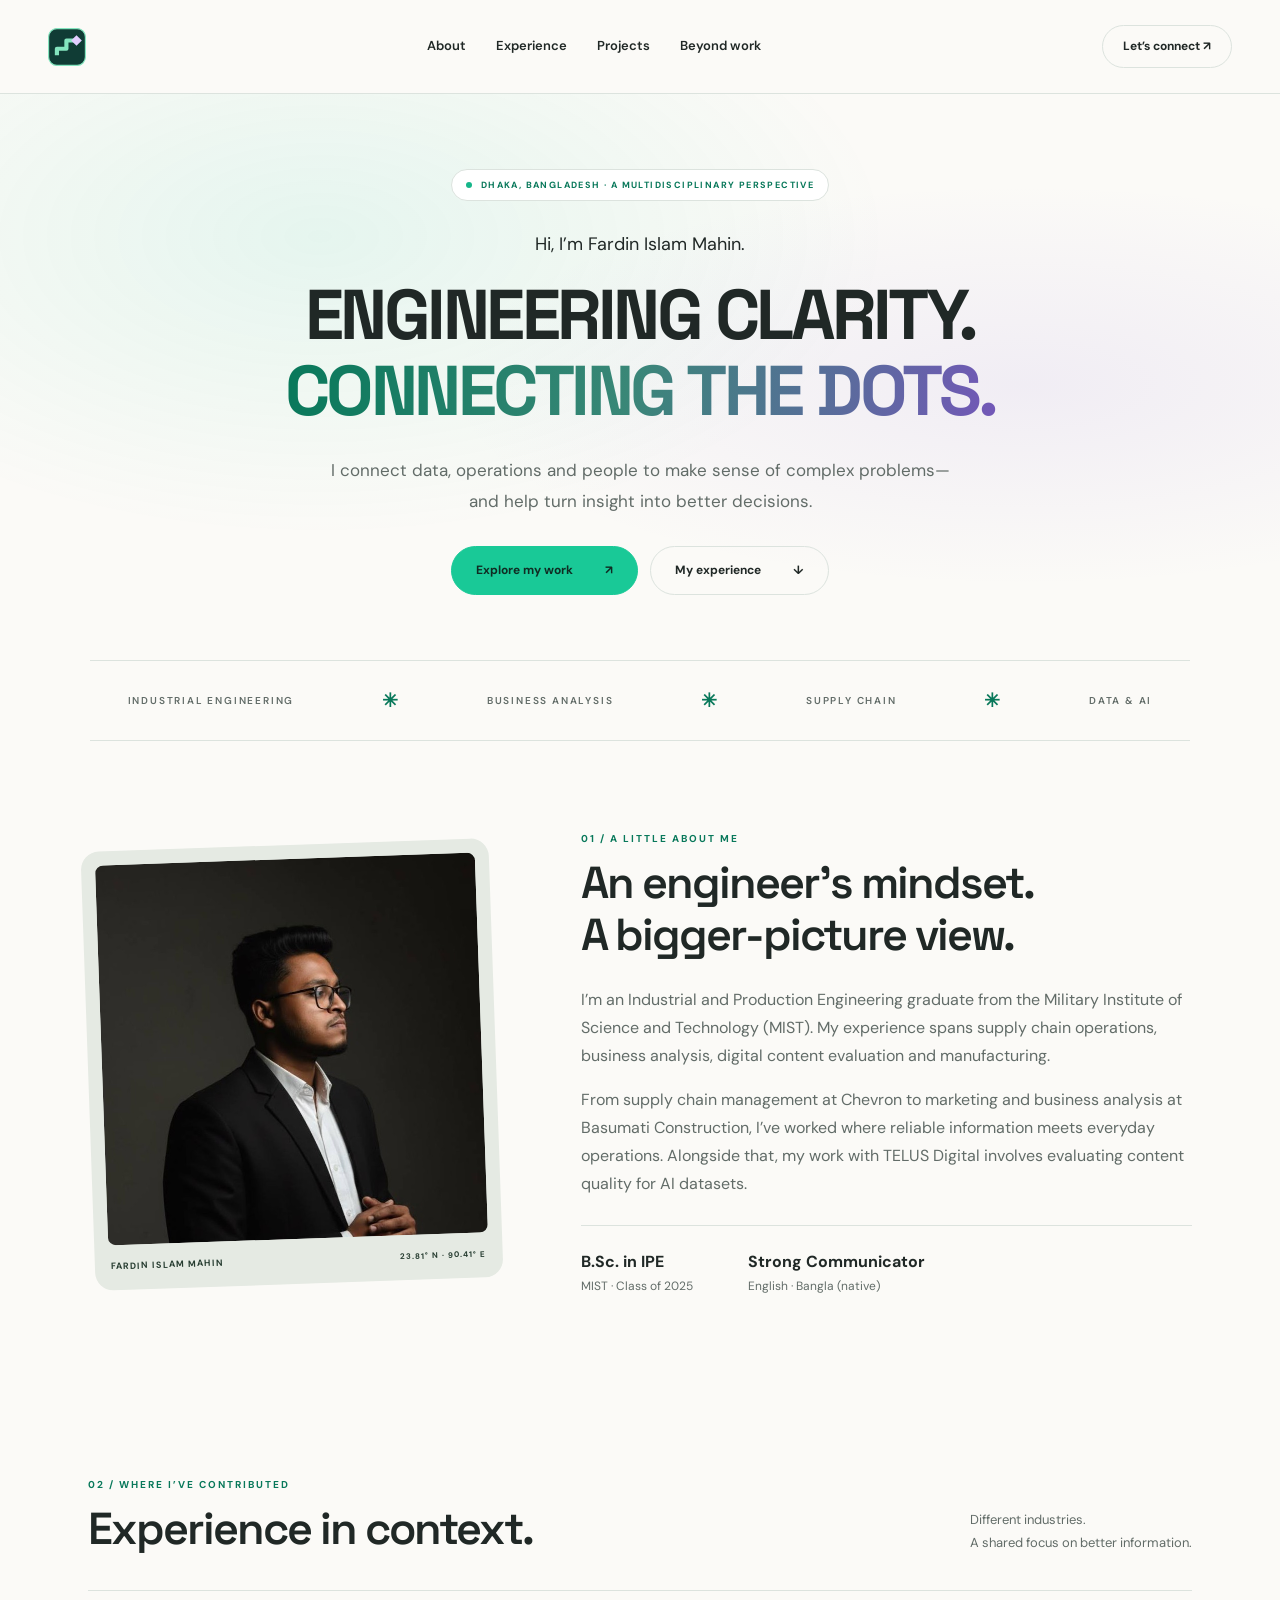
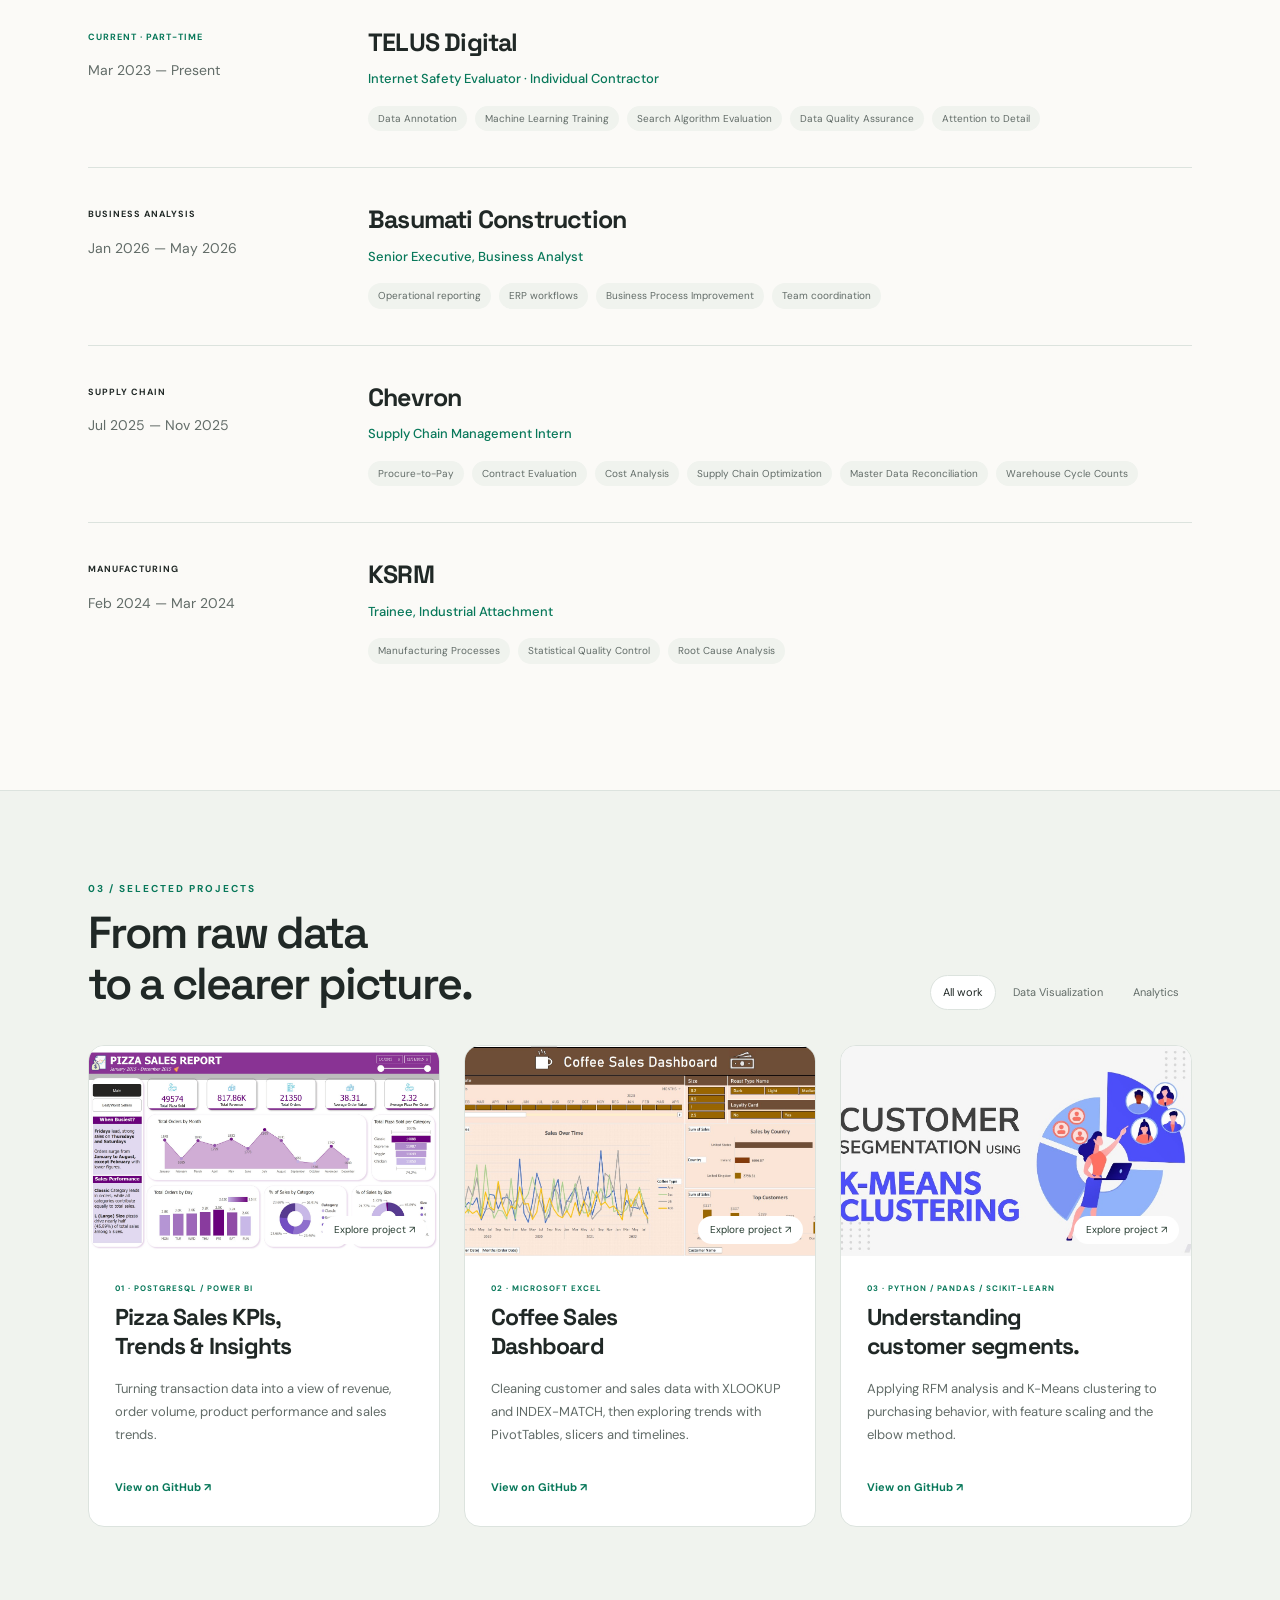
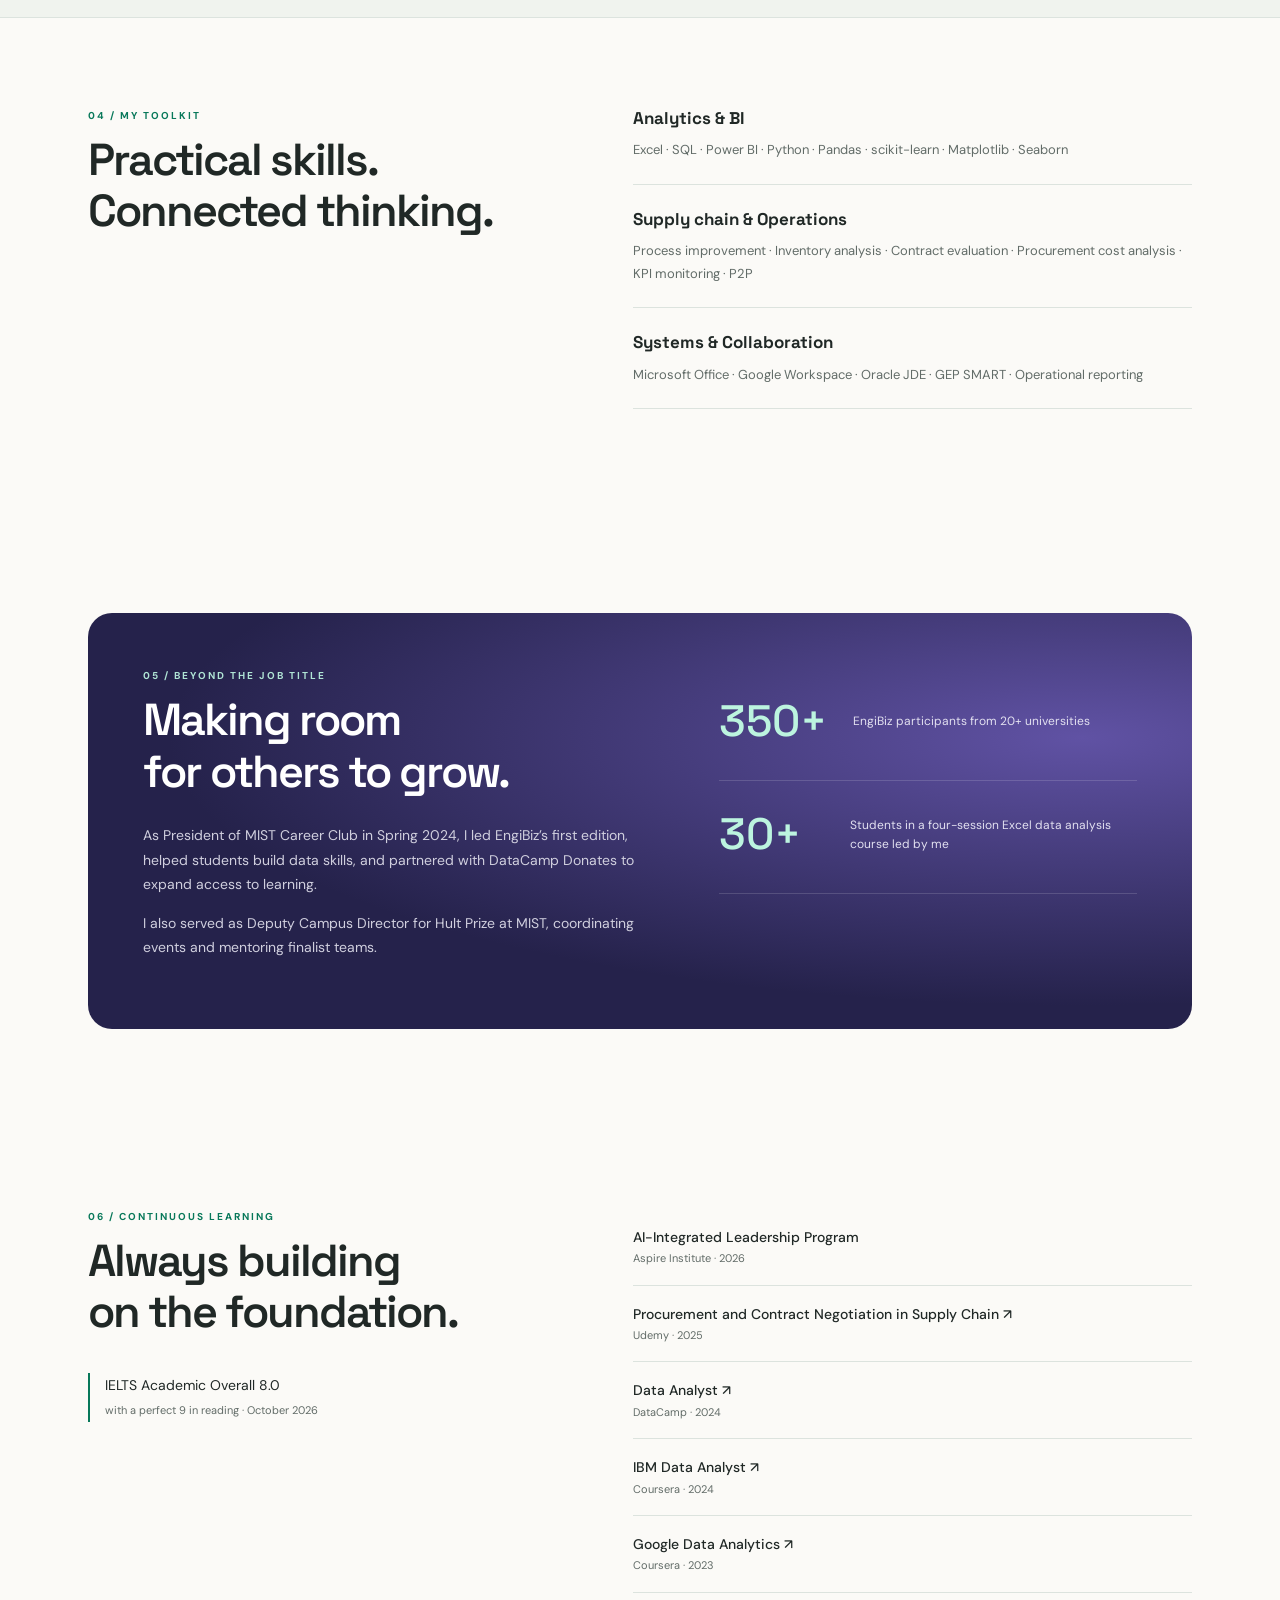
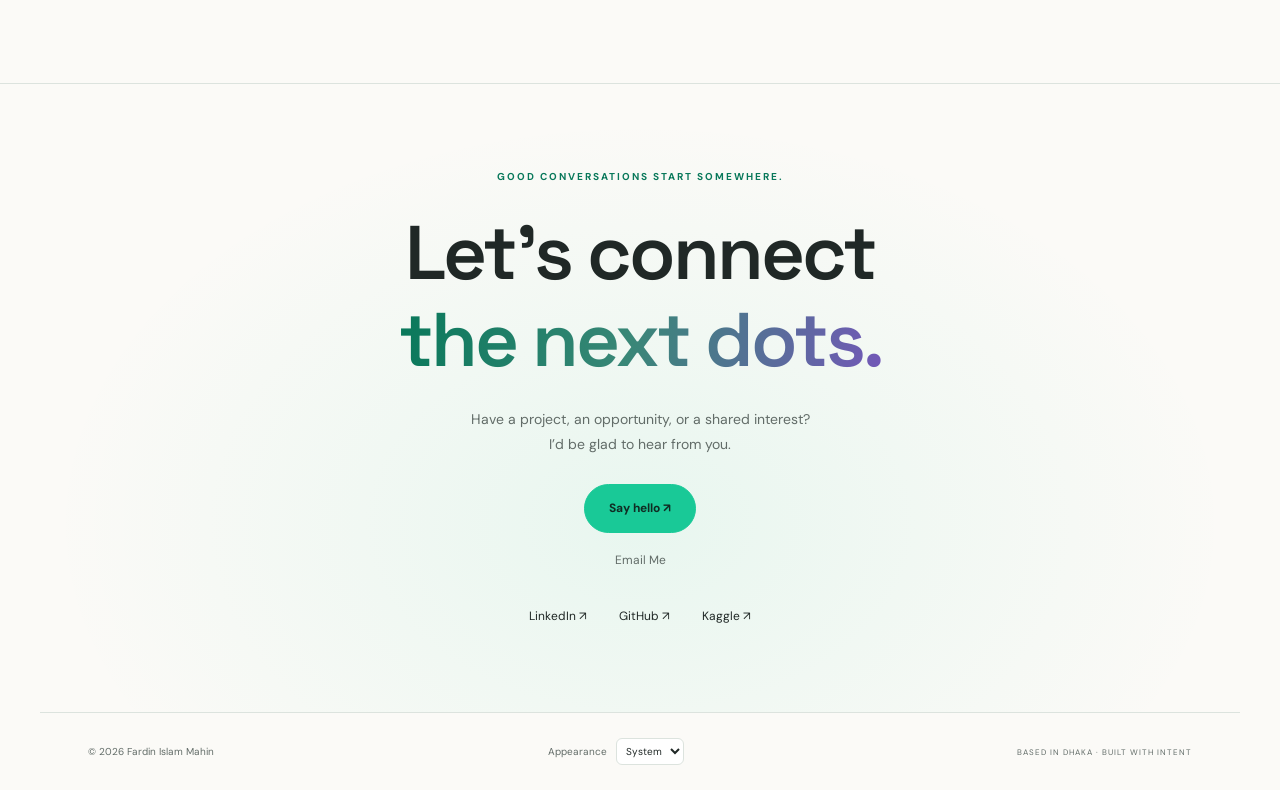
==== commit da123d52: "Add credentials and contact sections Added credentials and contact sections to the portfolio." ====
--- a/index.html
+++ b/index.html
@@ -15,5 +15,5 @@
 <article class="project" data-category="ml"><a class="project-image" href="https://github.com/fardiiin/ostad-ds-32/tree/main/Customer_Segmentation_RFM_using_K_Mean_Clustering" target="_blank" rel="noopener noreferrer"><img src="assets/05.jpg" alt="Customer segmentation project illustration" loading="lazy"><span>Explore project ↗</span></a><div class="project-body"><p class="eyebrow">03 · PYTHON / PANDAS / SCIKIT-LEARN</p><h3>Understanding<br>customer segments.</h3><p>Applying RFM analysis and K-Means clustering to purchasing behavior, with feature scaling and the elbow method.</p><a href="https://github.com/fardiiin/ostad-ds-32/tree/main/Customer_Segmentation_RFM_using_K_Mean_Clustering" target="_blank" rel="noopener noreferrer">View on GitHub ↗</a></div></article></div><p id="filter-status" class="sr-only" aria-live="polite">Showing all 3 projects.</p></div></section>
 <section class="section skills"><div><p class="eyebrow">04 / MY TOOLKIT</p><h2>Practical skills.<br>Connected thinking.</h2></div><div class="skill-list"><div><h3>Analytics & BI</h3><p>Excel · SQL · Power BI · Python · Pandas · scikit-learn · Matplotlib · Seaborn</p></div><div><h3>Supply chain & Operations</h3><p>Process improvement · Inventory analysis · Contract evaluation · Procurement cost analysis · KPI monitoring · P2P</p></div><div><h3>Systems & Collaboration</h3><p>Microsoft Office · Google Workspace · Oracle JDE · GEP SMART · Operational reporting</p></div></div></section>
 <section id="leadership" class="section"><div class="leadership"><div><p class="eyebrow">05 / BEYOND THE JOB TITLE</p><h2>Making room<br>for others to grow.</h2><p>As President of MIST Career Club in Spring 2024, I led EngiBiz’s first edition, helped students build data skills, and partnered with DataCamp Donates to expand access to learning.</p><p>I also served as Deputy Campus Director for Hult Prize at MIST, coordinating events and mentoring finalist teams.</p></div><div class="impact"><div><strong>350+</strong><span>EngiBiz participants from 20+ universities</span></div><div><strong>30+</strong><span>Students in a four-session Excel data analysis course led by me</span></div></div></div></section>
-<section class="section credentials"><div><p class="eyebrow">06 / CONTINUOUS LEARNING</p><h2>Always building<br>on the foundation.</h2><p class="achievement">IELTS Academic Overall 8.0<br><span>with a perfect 9 in reading · October 2026</span></p></div><div class="cert-list"><div><strong>AI-Integrated Leadership Program</strong><span>Aspire Institute · 2026</span></div><a href="https://www.udemy.com/certificate/UC-e692b8c7-8c0c-4932-a6bb-4c0e8dc947e4/" target="_blank" rel="noopener noreferrer"><strong> Procurement and Contract Negotiation in Supply Chain</strong><span>Udemy · 2025</span></a><a href="https://www.datacamp.com/certificate/DA0026322188772" target="_blank" rel="noopener noreferrer"><strong>Data Analyst ↗</strong><span>DataCamp · 2024</span></a><a href="https://www.credly.com/badges/72d4d0ea-7f81-4b77-afaf-230e9be0acf6/public_url" target="_blank" rel="noopener noreferrer"><strong>IBM Data Analyst ↗</strong><span>Coursera · 2024</span></a><a href="https://www.credly.com/badges/44e04091-5e87-43d4-b211-81f739883a97/public_url" target="_blank" rel="noopener noreferrer"><strong>Google Data Analytics ↗</strong><span>Coursera · 2023</span></a></div></section>
-<section id="contact" class="contact"><p class="eyebrow">GOOD CONVERSATIONS START SOMEWHERE.</p><h2>Let’s connect<br><span>the next dots.</span></h2><p>Have a project, an opportunity, or a shared interest?<br>I’d be glad to hear from you.</p><a class="button primary" href="mailto:fardinmahin@yahoo.com">Say hello ↗</a><a class="email" href="mailto:fardinmahin@yahoo.com">fardinmahin@yahoo.com</a><div class="socials"><a href="https://www.linkedin.com/in/fardin-islam-mahin/" target="_blank" rel="noopener noreferrer">LinkedIn ↗</a><a href="https://github.com/fardiiin" target="_blank" rel="noopener noreferrer">GitHub ↗</a><a href="https://www.kaggle.com/fardinmahin" target="_blank" rel="noopener noreferrer">Kaggle ↗</a></div></section></main><footer><span>© 2026 Fardin Islam Mahin</span><label>Appearance <select id="theme" aria-label="Color theme"><option value="system">System</option><option value="light">Light</option><option value="dark">Dark</option></select></label><span>BASED IN DHAKA · BUILT WITH INTENT</span></footer></body></html>
+<section class="section credentials"><div><p class="eyebrow">06 / CONTINUOUS LEARNING</p><h2>Always building<br>on the foundation.</h2><p class="achievement">IELTS Academic Overall 8.0<br><span>with a perfect 9 in reading · October 2026</span></p></div><div class="cert-list"><div><strong>AI-Integrated Leadership Program</strong><span>Aspire Institute · 2026</span></div><a href="https://www.udemy.com/certificate/UC-e692b8c7-8c0c-4932-a6bb-4c0e8dc947e4/" target="_blank" rel="noopener noreferrer"><strong> Procurement and Contract Negotiation in Supply Chain ↗</strong><span>Udemy · 2025</span></a><a href="https://www.datacamp.com/certificate/DA0026322188772" target="_blank" rel="noopener noreferrer"><strong>Data Analyst ↗</strong><span>DataCamp · 2024</span></a><a href="https://www.credly.com/badges/72d4d0ea-7f81-4b77-afaf-230e9be0acf6/public_url" target="_blank" rel="noopener noreferrer"><strong>IBM Data Analyst ↗</strong><span>Coursera · 2024</span></a><a href="https://www.credly.com/badges/44e04091-5e87-43d4-b211-81f739883a97/public_url" target="_blank" rel="noopener noreferrer"><strong>Google Data Analytics ↗</strong><span>Coursera · 2023</span></a></div></section>
+<section id="contact" class="contact"><p class="eyebrow">GOOD CONVERSATIONS START SOMEWHERE.</p><h2>Let’s connect<br><span>the next dots.</span></h2><p>Have a project, an opportunity, or a shared interest?<br>I’d be glad to hear from you.</p><a class="button primary" href="https://wa.me/f.islam.m">Say hello ↗</a><a class="email" href="mailto:fardinmahin@yahoo.com">Email Me</a><div class="socials"><a href="https://www.linkedin.com/in/fardin-islam-mahin/" target="_blank" rel="noopener noreferrer">LinkedIn ↗</a><a href="https://github.com/fardiiin" target="_blank" rel="noopener noreferrer">GitHub ↗</a><a href="https://www.kaggle.com/fardinmahin" target="_blank" rel="noopener noreferrer">Kaggle ↗</a></div></section></main><footer><span>© 2026 Fardin Islam Mahin</span><label>Appearance <select id="theme" aria-label="Color theme"><option value="system">System</option><option value="light">Light</option><option value="dark">Dark</option></select></label><span>BASED IN DHAKA · BUILT WITH INTENT</span></footer></body></html>
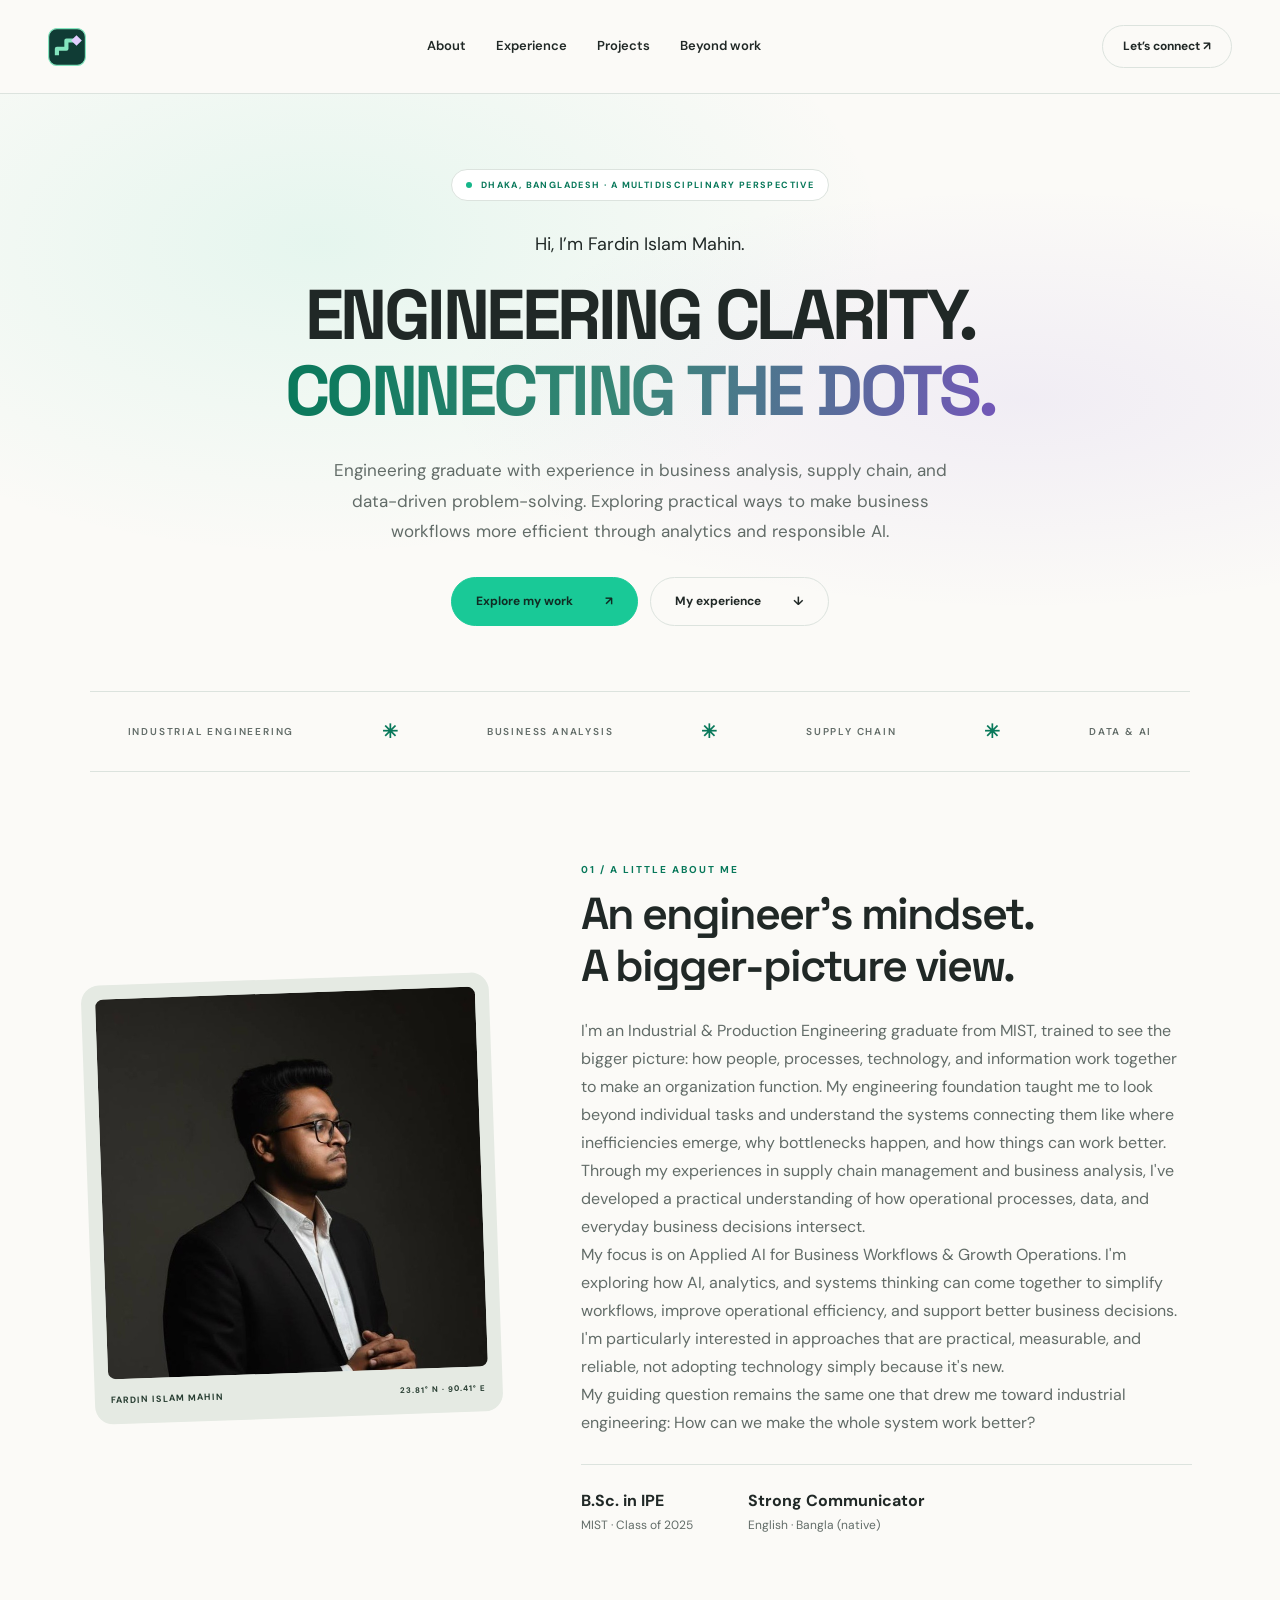
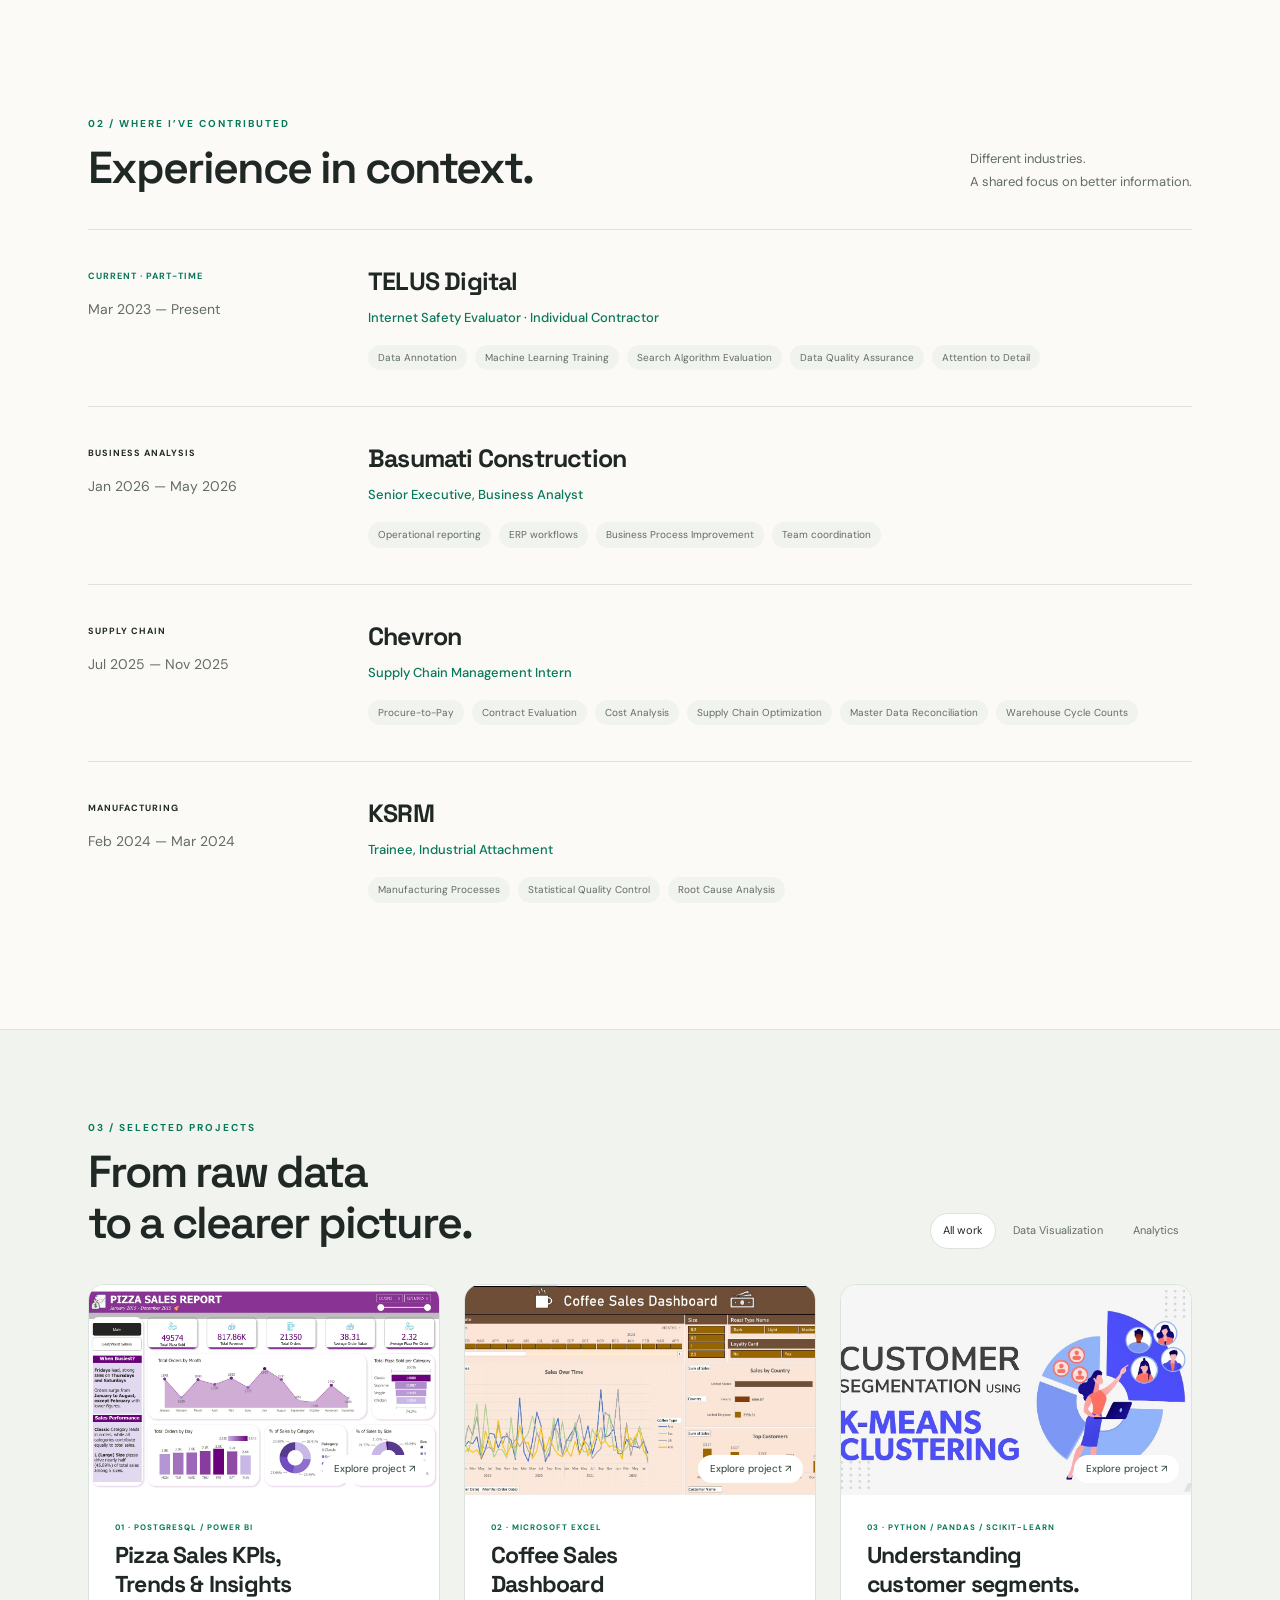
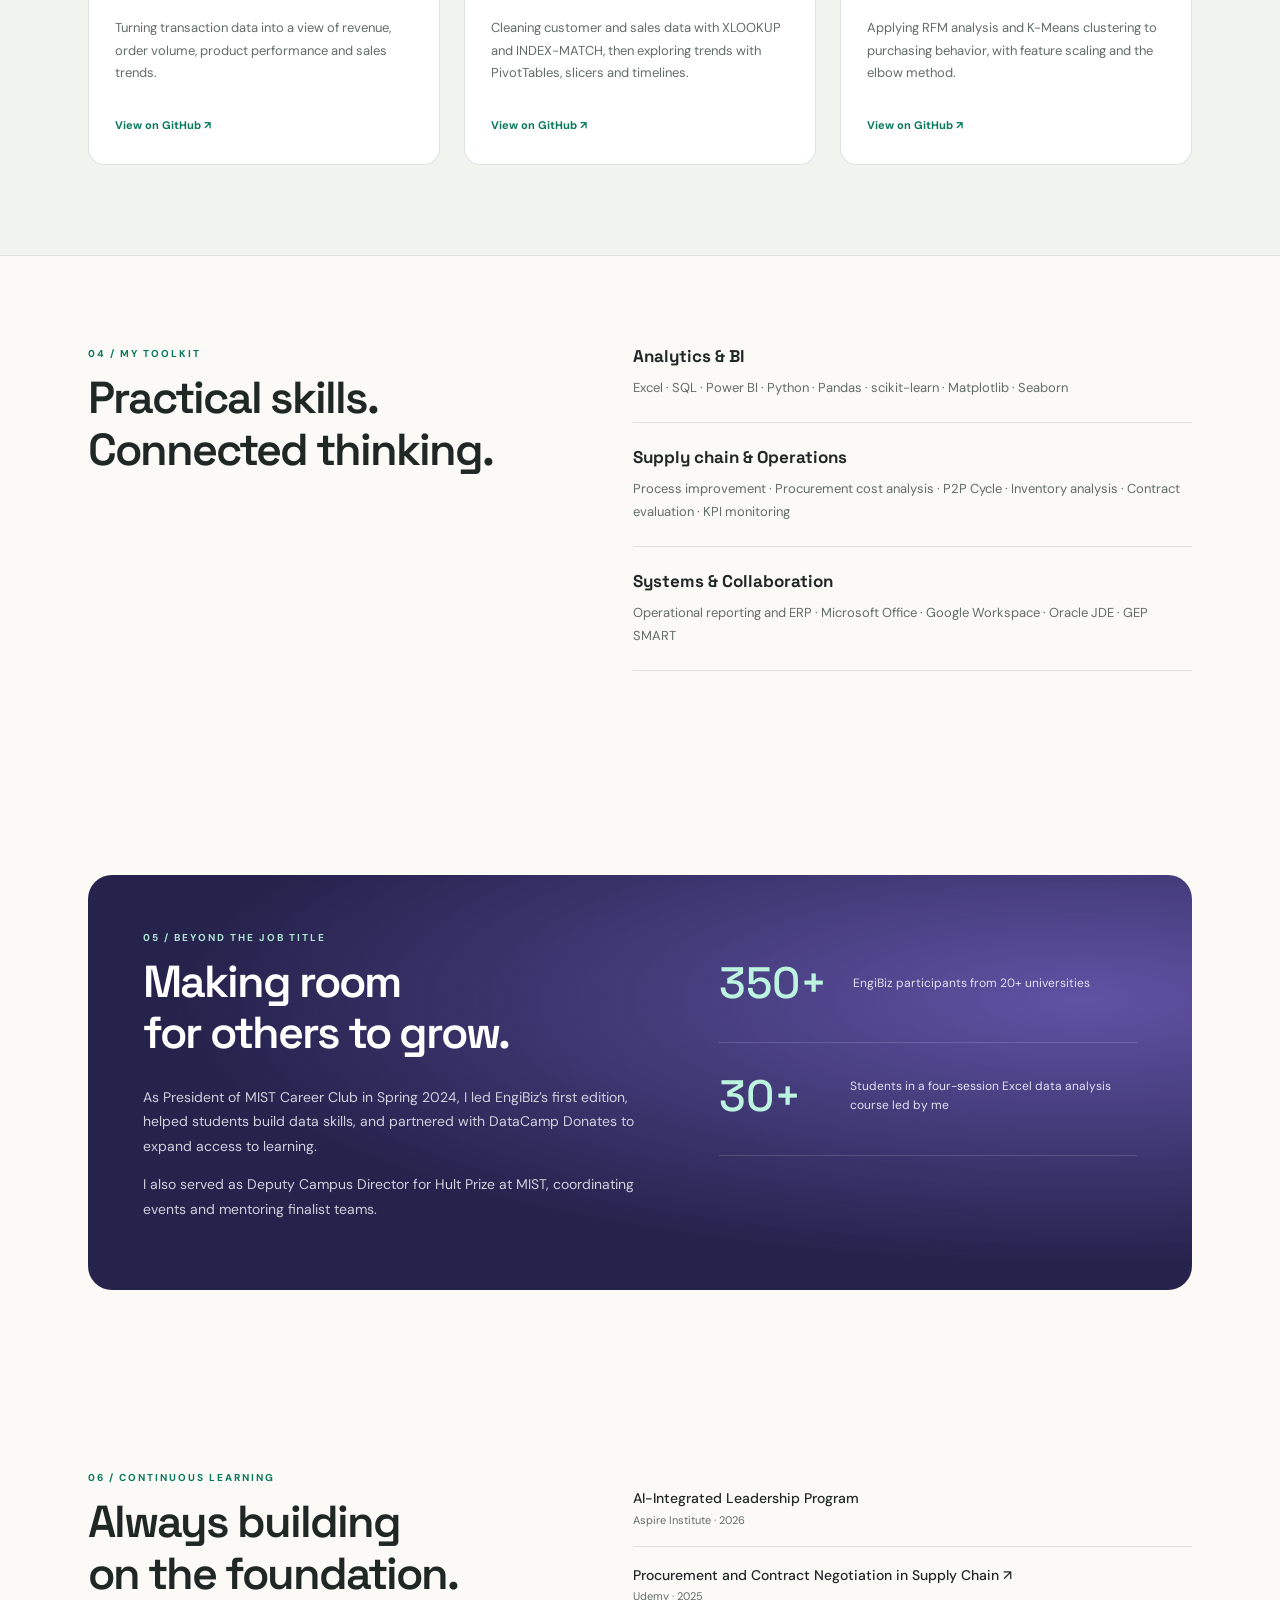
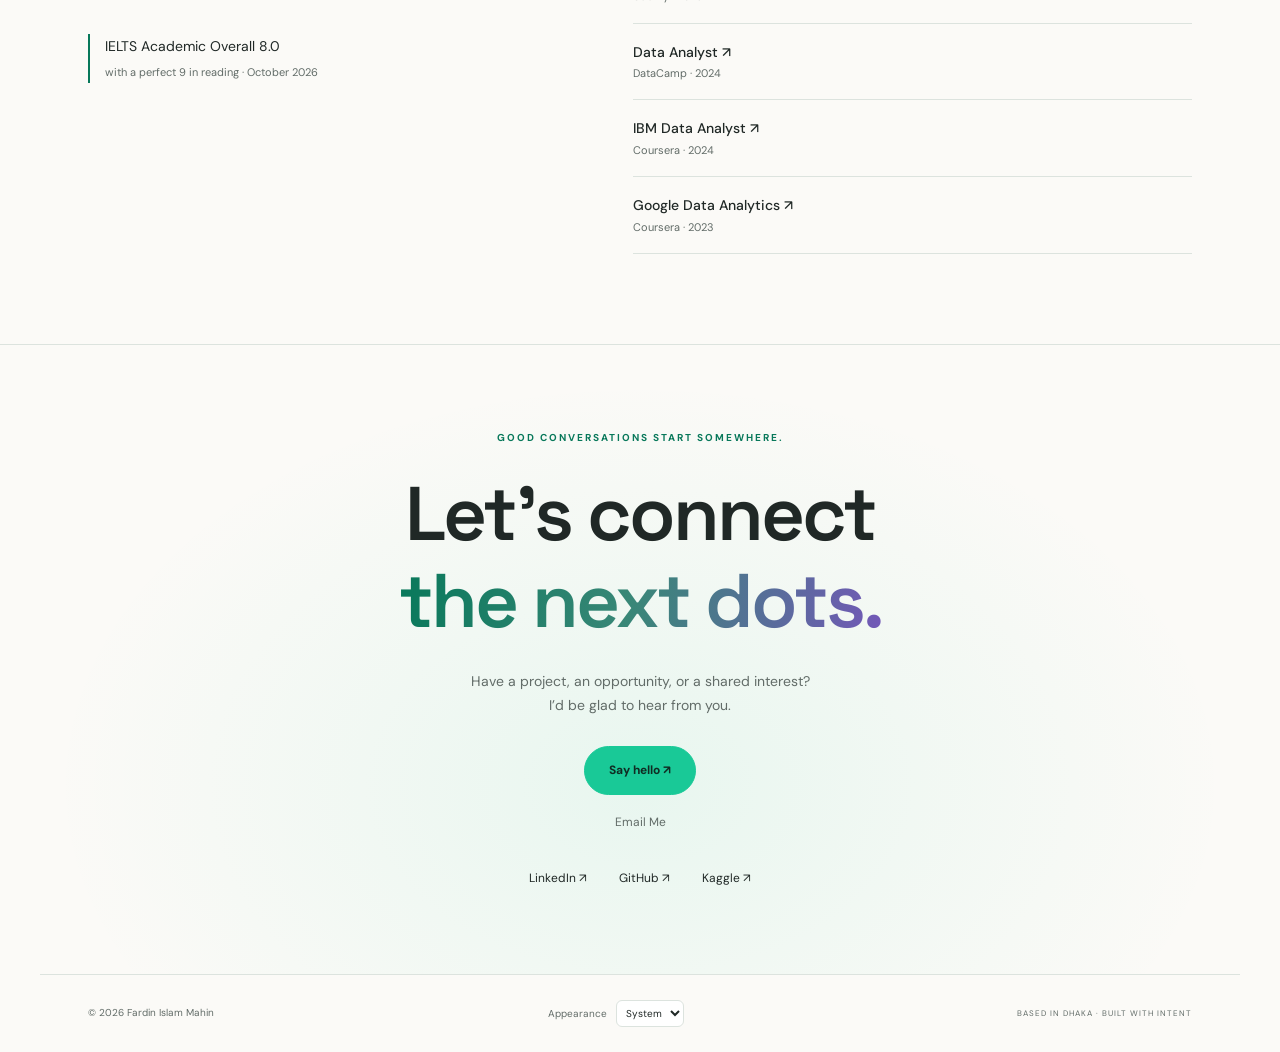
==== commit 37a64d46: "Revise hero and about sections for clarity Updated content in the hero and about sections to better " ====
--- a/index.html
+++ b/index.html
@@ -2,8 +2,14 @@
 <html lang="en"><head><meta charset="utf-8"><meta name="viewport" content="width=device-width,initial-scale=1"><meta name="color-scheme" content="light dark"><title>Fardin Islam Mahin — Engineering clarity.</title><meta name="description" content="Fardin Islam Mahin: Industrial and Production Engineering graduate working across business analysis, supply chain and data analytics."><link rel="stylesheet" href="style.css"><script src="app.js" defer></script><link rel="icon" href="./fardin-favicon.ico">
 <link rel="icon" type="image/svg+xml" sizes="any" href="./fardin-mark.svg"></head>
 <body><a class="skip" href="#main">Skip to content</a><header><a class="brand" href="#home" aria-label="Fardin Islam Mahin — home">   <img src="./fardin-mark.svg" alt="" width="38" height="38"        style="display: block;"> </a><nav aria-label="Main navigation"><a href="#about">About</a><a href="#experience">Experience</a><a href="#work">Projects</a><a href="#leadership">Beyond work</a></nav><a class="small-button" href="#contact">Let’s connect ↗</a></header>
-<main id="main"><section class="hero" id="home"><div class="eyebrow pill"><span class="dot"></span> DHAKA, BANGLADESH · A MULTIDISCIPLINARY PERSPECTIVE</div><p class="intro">Hi, I’m Fardin Islam Mahin.</p><h1>ENGINEERING CLARITY.<br><span>CONNECTING THE DOTS.</span></h1><p class="hero-copy">I connect data, operations and people to make sense of complex problems—and help turn insight into better decisions.</p><div class="actions"><a class="button primary" href="#work">Explore my work <span>↗</span></a><a class="button" href="#experience">My experience <span>↓</span></a></div><div class="hero-bottom"><span>INDUSTRIAL ENGINEERING</span><i>✳</i><span>BUSINESS ANALYSIS</span><i>✳</i><span>SUPPLY CHAIN</span><i>✳</i><span>DATA & AI</span></div></section>
-<section id="about" class="section about"><div class="portrait"><img src="assets/avatar.jpg" alt="Fardin Islam Mahin"><div class="portrait-caption">FARDIN ISLAM MAHIN <span>23.81° N · 90.41° E</span></div></div><div><p class="eyebrow">01 / A LITTLE ABOUT ME</p><h2>An engineer’s mindset.<br>A bigger-picture view.</h2><p>I’m an Industrial and Production Engineering graduate from the Military Institute of Science and Technology (MIST). My experience spans supply chain operations, business analysis, digital content evaluation and manufacturing.</p><p>From supply chain management at Chevron to marketing and business analysis at Basumati Construction, I’ve worked where reliable information meets everyday operations. Alongside that, my work with TELUS Digital involves evaluating content quality for AI datasets.</p><div class="about-facts"><div><strong>B.Sc. in IPE</strong><span>MIST · Class of 2025</span></div><div><strong>Strong Communicator</strong><span>English · Bangla (native)</span></div></div></div></section>
+<main id="main"><section class="hero" id="home"><div class="eyebrow pill"><span class="dot"></span> DHAKA, BANGLADESH · A MULTIDISCIPLINARY PERSPECTIVE</div><p class="intro">Hi, I’m Fardin Islam Mahin.</p><h1>ENGINEERING CLARITY.<br><span>CONNECTING THE DOTS.</span></h1><p class="hero-copy">Engineering graduate with experience in business analysis, supply chain, and data-driven problem-solving. Exploring practical ways to make business workflows more efficient through analytics and responsible AI.</p><div class="actions"><a class="button primary" href="#work">Explore my work <span>↗</span></a><a class="button" href="#experience">My experience <span>↓</span></a></div><div class="hero-bottom"><span>INDUSTRIAL ENGINEERING</span><i>✳</i><span>BUSINESS ANALYSIS</span><i>✳</i><span>SUPPLY CHAIN</span><i>✳</i><span>DATA & AI</span></div></section>
+<section id="about" class="section about"><div class="portrait"><img src="assets/avatar.jpg" alt="Fardin Islam Mahin"><div class="portrait-caption">FARDIN ISLAM MAHIN <span>23.81° N · 90.41° E</span></div></div><div><p class="eyebrow">01 / A LITTLE ABOUT ME</p><h2>An engineer’s mindset.<br>A bigger-picture view.</h2><p>I'm an Industrial & Production Engineering graduate from MIST, trained to see the bigger picture: how people, processes, technology, and information work together to make an organization function. My engineering foundation taught me to look beyond individual tasks and understand the systems connecting them like where inefficiencies emerge, why bottlenecks happen, and how things can work better.<br>
+
+Through my experiences in supply chain management and business analysis, I've developed a practical understanding of how operational processes, data, and everyday business decisions intersect.<br>
+
+My focus is on Applied AI for Business Workflows & Growth Operations. I'm exploring how AI, analytics, and systems thinking can come together to simplify workflows, improve operational efficiency, and support better business decisions. I'm particularly interested in approaches that are practical, measurable, and reliable, not adopting technology simply because it's new.<br>
+
+My guiding question remains the same one that drew me toward industrial engineering: How can we make the whole system work better?</p><div class="about-facts"><div><strong>B.Sc. in IPE</strong><span>MIST · Class of 2025</span></div><div><strong>Strong Communicator</strong><span>English · Bangla (native)</span></div></div></div></section>
 <section id="experience" class="section"><div class="section-heading"><div><p class="eyebrow">02 / WHERE I’VE CONTRIBUTED</p><h2>Experience in context.</h2></div><p>Different industries.<br>A shared focus on better information.</p></div><div class="timeline">
 <article class="role"><div class="role-meta"><span class="current">CURRENT · PART-TIME</span><p>Mar 2023 — Present</p></div><div><h3>TELUS Digital</h3><h4>Internet Safety Evaluator · Individual Contractor</h4><div class="tags"><span>Data Annotation</span><span>Machine Learning Training</span><span>Search Algorithm Evaluation</span><span>Data Quality Assurance</span><span>Attention to Detail</span></div></div></article>
 <article class="role"><div class="role-meta"><span>BUSINESS ANALYSIS</span><p>Jan 2026 — May 2026</p></div><div><h3>Basumati Construction</h3><h4>Senior Executive, Business Analyst</h4><div class="tags"><span>Operational reporting</span><span>ERP workflows</span><span>Business Process Improvement</span><span>Team coordination</span></div></div></article>
@@ -13,7 +19,7 @@
 <article class="project" data-category="bi"><a class="project-image" href="https://github.com/fardiiin/Pizza-Sales-KPIs-Trends-and-Insights" target="_blank" rel="noopener noreferrer"><img src="assets/02.jpg" alt="Pizza sales project dashboard" loading="lazy"><span>Explore project ↗</span></a><div class="project-body"><p class="eyebrow">01 · POSTGRESQL / POWER BI</p><h3>Pizza Sales KPIs,<br>Trends & Insights</h3><p>Turning transaction data into a view of revenue, order volume, product performance and sales trends.</p><a href="https://github.com/fardiiin/Pizza-Sales-KPIs-Trends-and-Insights" target="_blank" rel="noopener noreferrer">View on GitHub ↗</a></div></article>
 <article class="project" data-category="bi"><a class="project-image" href="https://github.com/fardiiin/Coffee-Sales-Excel" target="_blank" rel="noopener noreferrer"><img src="assets/0.jpg" alt="Coffee sales Excel dashboard" loading="lazy"><span>Explore project ↗</span></a><div class="project-body"><p class="eyebrow">02 · MICROSOFT EXCEL</p><h3>Coffee Sales<br>Dashboard</h3><p>Cleaning customer and sales data with XLOOKUP and INDEX-MATCH, then exploring trends with PivotTables, slicers and timelines.</p><a href="https://github.com/fardiiin/Coffee-Sales-Excel" target="_blank" rel="noopener noreferrer">View on GitHub ↗</a></div></article>
 <article class="project" data-category="ml"><a class="project-image" href="https://github.com/fardiiin/ostad-ds-32/tree/main/Customer_Segmentation_RFM_using_K_Mean_Clustering" target="_blank" rel="noopener noreferrer"><img src="assets/05.jpg" alt="Customer segmentation project illustration" loading="lazy"><span>Explore project ↗</span></a><div class="project-body"><p class="eyebrow">03 · PYTHON / PANDAS / SCIKIT-LEARN</p><h3>Understanding<br>customer segments.</h3><p>Applying RFM analysis and K-Means clustering to purchasing behavior, with feature scaling and the elbow method.</p><a href="https://github.com/fardiiin/ostad-ds-32/tree/main/Customer_Segmentation_RFM_using_K_Mean_Clustering" target="_blank" rel="noopener noreferrer">View on GitHub ↗</a></div></article></div><p id="filter-status" class="sr-only" aria-live="polite">Showing all 3 projects.</p></div></section>
-<section class="section skills"><div><p class="eyebrow">04 / MY TOOLKIT</p><h2>Practical skills.<br>Connected thinking.</h2></div><div class="skill-list"><div><h3>Analytics & BI</h3><p>Excel · SQL · Power BI · Python · Pandas · scikit-learn · Matplotlib · Seaborn</p></div><div><h3>Supply chain & Operations</h3><p>Process improvement · Inventory analysis · Contract evaluation · Procurement cost analysis · KPI monitoring · P2P</p></div><div><h3>Systems & Collaboration</h3><p>Microsoft Office · Google Workspace · Oracle JDE · GEP SMART · Operational reporting</p></div></div></section>
+<section class="section skills"><div><p class="eyebrow">04 / MY TOOLKIT</p><h2>Practical skills.<br>Connected thinking.</h2></div><div class="skill-list"><div><h3>Analytics & BI</h3><p>Excel · SQL · Power BI · Python · Pandas · scikit-learn · Matplotlib · Seaborn</p></div><div><h3>Supply chain & Operations</h3><p>Process improvement · Procurement cost analysis · P2P Cycle · Inventory analysis · Contract evaluation · KPI monitoring </p></div><div><h3>Systems & Collaboration</h3><p>Operational reporting and ERP · Microsoft Office · Google Workspace · Oracle JDE · GEP SMART</p></div></div></section>
 <section id="leadership" class="section"><div class="leadership"><div><p class="eyebrow">05 / BEYOND THE JOB TITLE</p><h2>Making room<br>for others to grow.</h2><p>As President of MIST Career Club in Spring 2024, I led EngiBiz’s first edition, helped students build data skills, and partnered with DataCamp Donates to expand access to learning.</p><p>I also served as Deputy Campus Director for Hult Prize at MIST, coordinating events and mentoring finalist teams.</p></div><div class="impact"><div><strong>350+</strong><span>EngiBiz participants from 20+ universities</span></div><div><strong>30+</strong><span>Students in a four-session Excel data analysis course led by me</span></div></div></div></section>
 <section class="section credentials"><div><p class="eyebrow">06 / CONTINUOUS LEARNING</p><h2>Always building<br>on the foundation.</h2><p class="achievement">IELTS Academic Overall 8.0<br><span>with a perfect 9 in reading · October 2026</span></p></div><div class="cert-list"><div><strong>AI-Integrated Leadership Program</strong><span>Aspire Institute · 2026</span></div><a href="https://www.udemy.com/certificate/UC-e692b8c7-8c0c-4932-a6bb-4c0e8dc947e4/" target="_blank" rel="noopener noreferrer"><strong> Procurement and Contract Negotiation in Supply Chain ↗</strong><span>Udemy · 2025</span></a><a href="https://www.datacamp.com/certificate/DA0026322188772" target="_blank" rel="noopener noreferrer"><strong>Data Analyst ↗</strong><span>DataCamp · 2024</span></a><a href="https://www.credly.com/badges/72d4d0ea-7f81-4b77-afaf-230e9be0acf6/public_url" target="_blank" rel="noopener noreferrer"><strong>IBM Data Analyst ↗</strong><span>Coursera · 2024</span></a><a href="https://www.credly.com/badges/44e04091-5e87-43d4-b211-81f739883a97/public_url" target="_blank" rel="noopener noreferrer"><strong>Google Data Analytics ↗</strong><span>Coursera · 2023</span></a></div></section>
 <section id="contact" class="contact"><p class="eyebrow">GOOD CONVERSATIONS START SOMEWHERE.</p><h2>Let’s connect<br><span>the next dots.</span></h2><p>Have a project, an opportunity, or a shared interest?<br>I’d be glad to hear from you.</p><a class="button primary" href="https://wa.me/f.islam.m">Say hello ↗</a><a class="email" href="mailto:fardinmahin@yahoo.com">Email Me</a><div class="socials"><a href="https://www.linkedin.com/in/fardin-islam-mahin/" target="_blank" rel="noopener noreferrer">LinkedIn ↗</a><a href="https://github.com/fardiiin" target="_blank" rel="noopener noreferrer">GitHub ↗</a><a href="https://www.kaggle.com/fardinmahin" target="_blank" rel="noopener noreferrer">Kaggle ↗</a></div></section></main><footer><span>© 2026 Fardin Islam Mahin</span><label>Appearance <select id="theme" aria-label="Color theme"><option value="system">System</option><option value="light">Light</option><option value="dark">Dark</option></select></label><span>BASED IN DHAKA · BUILT WITH INTENT</span></footer></body></html>
